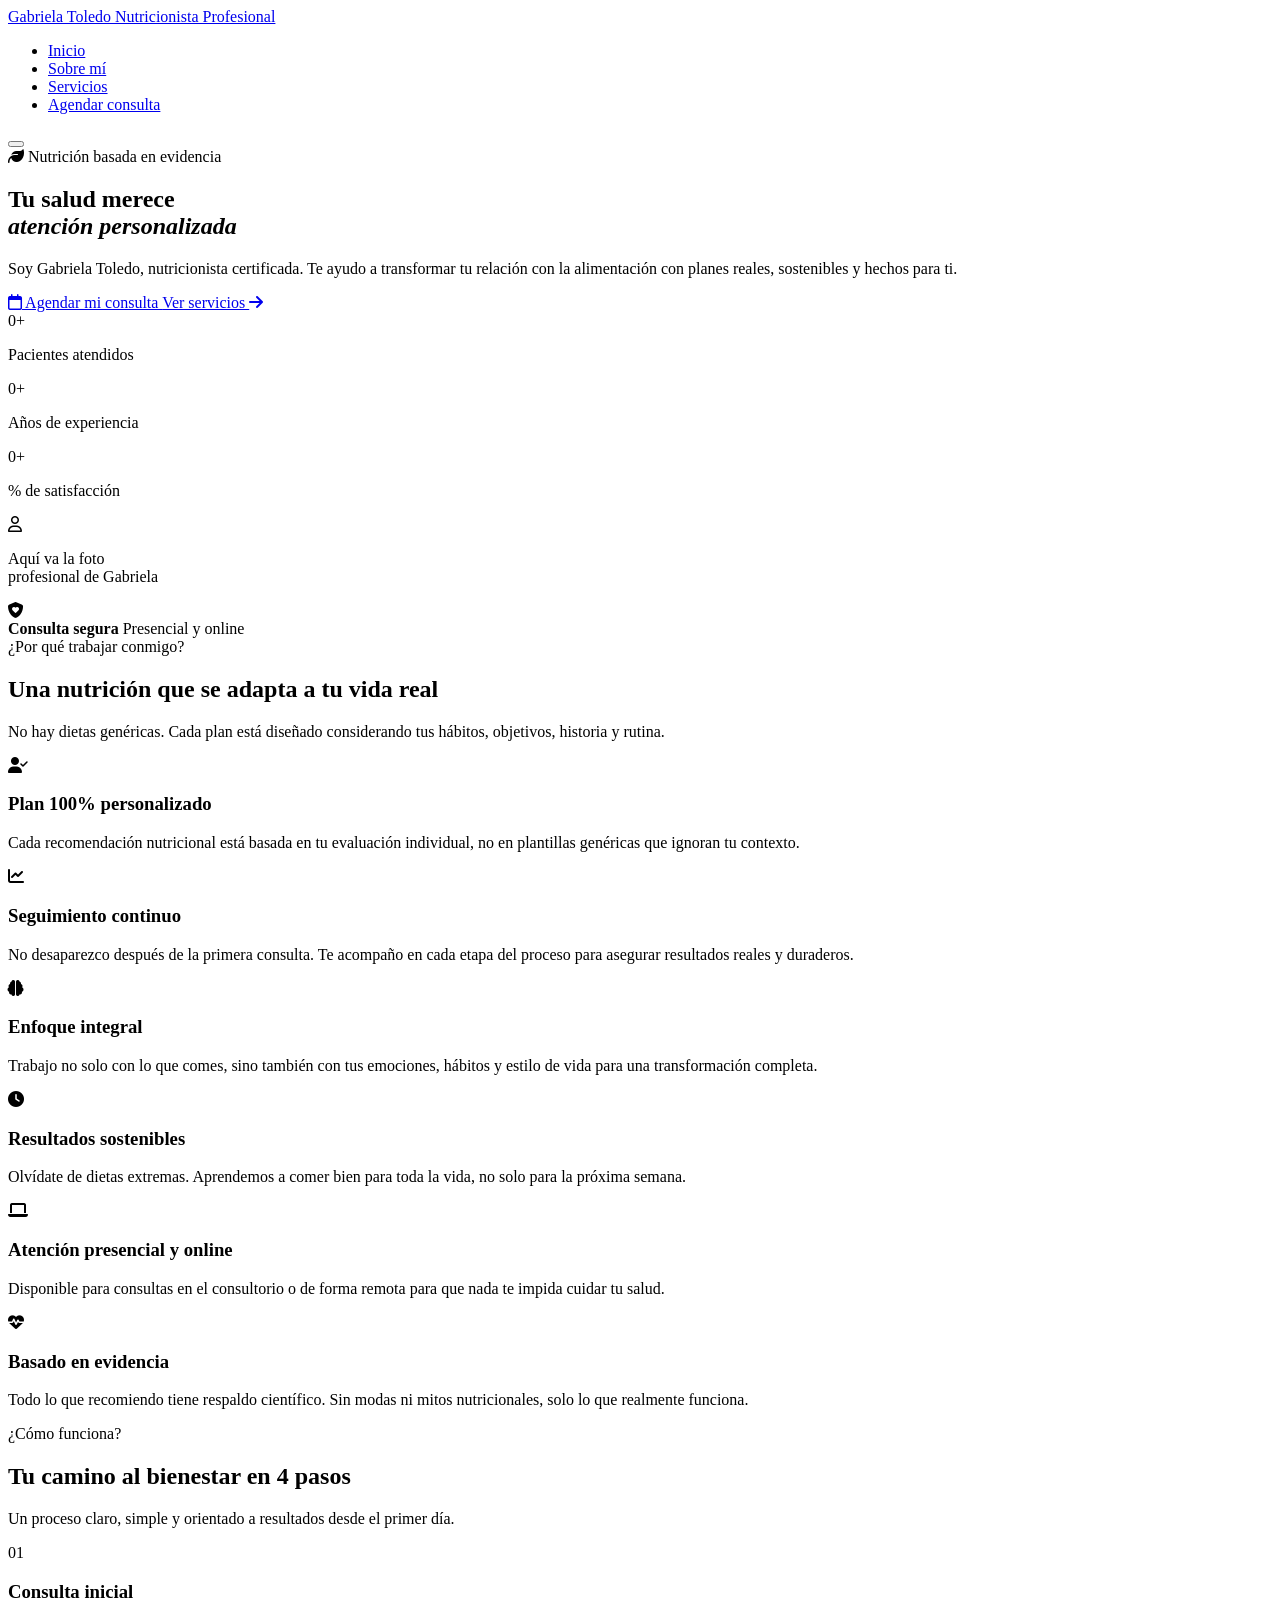
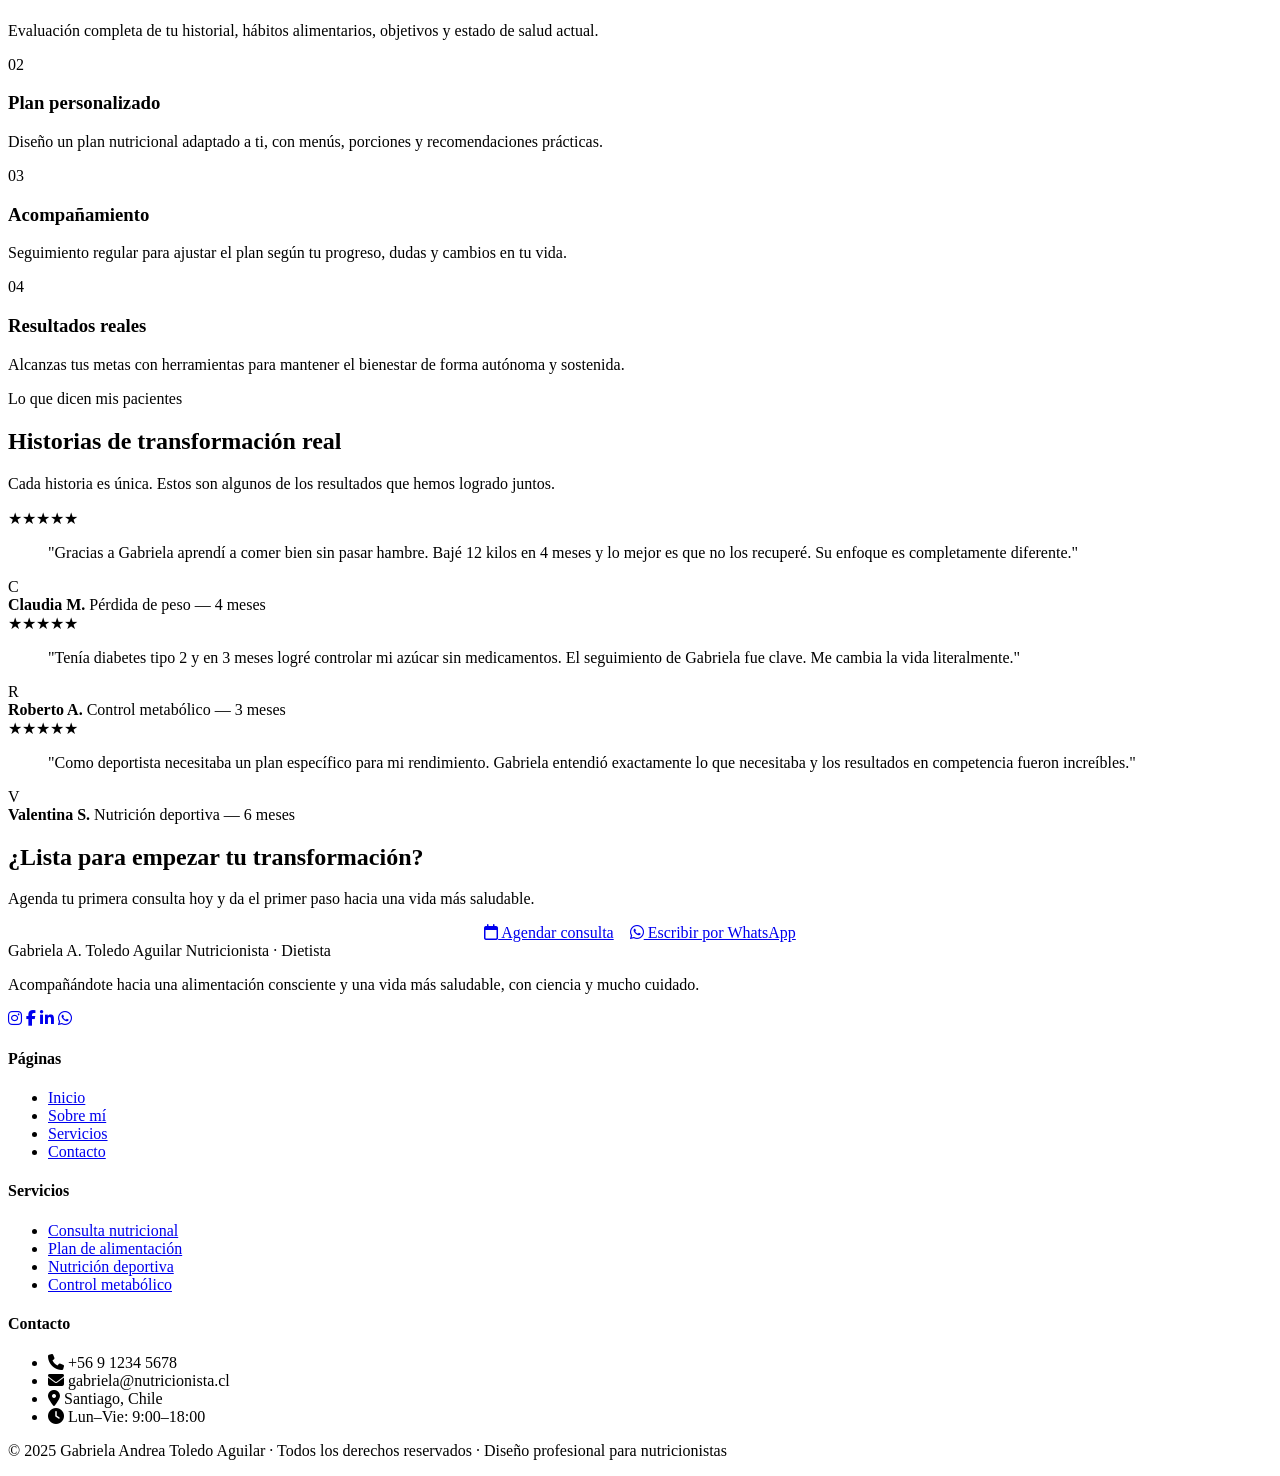
==== index.html @ e5aed5ac "Add files via upload" ====
<!DOCTYPE html>
<html lang="es">
<head>
  <meta charset="UTF-8" />
  <meta name="viewport" content="width=device-width, initial-scale=1.0" />
  <meta name="description" content="Gabriela Toledo Aguilar, Nutricionista profesional. Planes nutricionales personalizados para mejorar tu salud y alcanzar tus metas de bienestar." />
  <title>Gabriela Toledo · Nutricionista Profesional</title>

  <!-- Fuentes -->
  <link rel="preconnect" href="https://fonts.googleapis.com" />
  <link rel="preconnect" href="https://fonts.gstatic.com" crossorigin />
  <link href="https://fonts.googleapis.com/css2?family=Playfair+Display:ital,wght@0,400;0,600;0,700;1,400&family=DM+Sans:wght@300;400;500;600&display=swap" rel="stylesheet" />

  <!-- Iconos -->
  <link rel="stylesheet" href="https://cdnjs.cloudflare.com/ajax/libs/font-awesome/6.5.0/css/all.min.css" />

  <!-- Estilos -->
  <link rel="stylesheet" href="css/estilos.css" />
</head>
<body>

  <!-- ===== NAVBAR ===== -->
  <nav class="navbar" role="navigation" aria-label="Navegación principal">
    <div class="nav-inner">
      <a href="index.html" class="nav-logo">
        <span class="nombre">Gabriela Toledo</span>
        <span class="titulo">Nutricionista Profesional</span>
      </a>

      <ul class="nav-links" role="list">
        <li><a href="index.html" class="activo">Inicio</a></li>
        <li><a href="sobre.html">Sobre mí</a></li>
        <li><a href="servicios.html">Servicios</a></li>
        <li><a href="contacto.html" class="nav-cta">Agendar consulta</a></li>
      </ul>

      <button class="nav-toggle" aria-label="Abrir menú" aria-expanded="false">
        <span></span>
        <span></span>
        <span></span>
      </button>
    </div>
  </nav>


  <!-- ===== HERO ===== -->
  <section class="hero" aria-label="Sección principal">

    <!-- Texto hero -->
    <div class="hero-texto">
      <div class="hero-etiqueta">
        <i class="fa-solid fa-leaf"></i>
        Nutrición basada en evidencia
      </div>

      <h1>
        Tu salud merece<br/>
        <em>atención personalizada</em>
      </h1>

      <p class="hero-subtitulo">
        Soy Gabriela Toledo, nutricionista certificada. Te ayudo a transformar tu relación con la alimentación con planes reales, sostenibles y hechos para ti.
      </p>

      <div class="hero-botones">
        <a href="contacto.html" class="btn btn-primario btn-grande">
          <i class="fa-regular fa-calendar"></i>
          Agendar mi consulta
        </a>
        <a href="servicios.html" class="btn btn-secundario btn-grande">
          Ver servicios
          <i class="fa-solid fa-arrow-right"></i>
        </a>
      </div>

      <!-- Indicadores de confianza -->
      <div class="hero-indicadores">
        <div class="indicador">
          <span class="indicador-num" data-count="200">0+</span>
          <p class="indicador-label">Pacientes atendidos</p>
        </div>
        <div class="indicador">
          <span class="indicador-num" data-count="5">0+</span>
          <p class="indicador-label">Años de experiencia</p>
        </div>
        <div class="indicador">
          <span class="indicador-num" data-count="95">0+</span>
          <p class="indicador-label">% de satisfacción</p>
        </div>
      </div>
    </div>

    <!-- Imagen hero -->
    <div class="hero-imagen">
      <div class="hero-imagen-marco">
        <!--
          Para agregar tu foto: elimina el bloque .hero-imagen-placeholder
          y reemplázalo por: <img src="img/gabriela-hero.jpg" alt="Gabriela Toledo, Nutricionista" />
        -->
        <div class="hero-imagen-placeholder" role="img" aria-label="Foto profesional de Gabriela Toledo">
          <i class="fa-regular fa-user"></i>
          <p>Aquí va la foto<br/>profesional de Gabriela</p>
        </div>

        <!-- Badge flotante -->
        <div class="hero-badge">
          <i class="fa-solid fa-shield-heart"></i>
          <div>
            <strong>Consulta segura</strong>
            <span>Presencial y online</span>
          </div>
        </div>
      </div>
    </div>

  </section>


  <!-- ===== BENEFICIOS ===== -->
  <section class="seccion beneficios" id="beneficios">
    <div class="contenedor">

      <div class="encabezado-seccion animar">
        <span class="subtag">¿Por qué trabajar conmigo?</span>
        <h2>Una nutrición que se adapta a tu vida real</h2>
        <p>No hay dietas genéricas. Cada plan está diseñado considerando tus hábitos, objetivos, historia y rutina.</p>
      </div>

      <div class="beneficios-grid">

        <div class="beneficio-card animar animar-delay-1">
          <div class="beneficio-icono">
            <i class="fa-solid fa-user-check"></i>
          </div>
          <h3>Plan 100% personalizado</h3>
          <p>Cada recomendación nutricional está basada en tu evaluación individual, no en plantillas genéricas que ignoran tu contexto.</p>
        </div>

        <div class="beneficio-card animar animar-delay-2">
          <div class="beneficio-icono">
            <i class="fa-solid fa-chart-line"></i>
          </div>
          <h3>Seguimiento continuo</h3>
          <p>No desaparezco después de la primera consulta. Te acompaño en cada etapa del proceso para asegurar resultados reales y duraderos.</p>
        </div>

        <div class="beneficio-card animar animar-delay-3">
          <div class="beneficio-icono">
            <i class="fa-solid fa-brain"></i>
          </div>
          <h3>Enfoque integral</h3>
          <p>Trabajo no solo con lo que comes, sino también con tus emociones, hábitos y estilo de vida para una transformación completa.</p>
        </div>

        <div class="beneficio-card animar animar-delay-1">
          <div class="beneficio-icono">
            <i class="fa-solid fa-clock"></i>
          </div>
          <h3>Resultados sostenibles</h3>
          <p>Olvídate de dietas extremas. Aprendemos a comer bien para toda la vida, no solo para la próxima semana.</p>
        </div>

        <div class="beneficio-card animar animar-delay-2">
          <div class="beneficio-icono">
            <i class="fa-solid fa-laptop"></i>
          </div>
          <h3>Atención presencial y online</h3>
          <p>Disponible para consultas en el consultorio o de forma remota para que nada te impida cuidar tu salud.</p>
        </div>

        <div class="beneficio-card animar animar-delay-3">
          <div class="beneficio-icono">
            <i class="fa-solid fa-heart-pulse"></i>
          </div>
          <h3>Basado en evidencia</h3>
          <p>Todo lo que recomiendo tiene respaldo científico. Sin modas ni mitos nutricionales, solo lo que realmente funciona.</p>
        </div>

      </div>
    </div>
  </section>


  <!-- ===== PROCESO ===== -->
  <section class="seccion proceso">
    <div class="contenedor">

      <div class="encabezado-seccion animar">
        <span class="subtag">¿Cómo funciona?</span>
        <h2>Tu camino al bienestar en 4 pasos</h2>
        <p>Un proceso claro, simple y orientado a resultados desde el primer día.</p>
      </div>

      <div class="pasos-grid">

        <div class="paso animar animar-delay-1">
          <div class="paso-numero">01</div>
          <h3>Consulta inicial</h3>
          <p>Evaluación completa de tu historial, hábitos alimentarios, objetivos y estado de salud actual.</p>
        </div>

        <div class="paso animar animar-delay-2">
          <div class="paso-numero">02</div>
          <h3>Plan personalizado</h3>
          <p>Diseño un plan nutricional adaptado a ti, con menús, porciones y recomendaciones prácticas.</p>
        </div>

        <div class="paso animar animar-delay-3">
          <div class="paso-numero">03</div>
          <h3>Acompañamiento</h3>
          <p>Seguimiento regular para ajustar el plan según tu progreso, dudas y cambios en tu vida.</p>
        </div>

        <div class="paso animar animar-delay-4">
          <div class="paso-numero">04</div>
          <h3>Resultados reales</h3>
          <p>Alcanzas tus metas con herramientas para mantener el bienestar de forma autónoma y sostenida.</p>
        </div>

      </div>
    </div>
  </section>


  <!-- ===== TESTIMONIOS ===== -->
  <section class="seccion testimonios">
    <div class="contenedor">

      <div class="encabezado-seccion animar">
        <span class="subtag">Lo que dicen mis pacientes</span>
        <h2>Historias de transformación real</h2>
        <p>Cada historia es única. Estos son algunos de los resultados que hemos logrado juntos.</p>
      </div>

      <div class="testimonios-grid">

        <div class="testimonio-card animar animar-delay-1">
          <div class="stars">★★★★★</div>
          <blockquote>
            "Gracias a Gabriela aprendí a comer bien sin pasar hambre. Bajé 12 kilos en 4 meses y lo mejor es que no los recuperé. Su enfoque es completamente diferente."
          </blockquote>
          <div class="testimonio-autor">
            <div class="autor-avatar">C</div>
            <div class="autor-info">
              <strong>Claudia M.</strong>
              <span>Pérdida de peso — 4 meses</span>
            </div>
          </div>
        </div>

        <div class="testimonio-card animar animar-delay-2">
          <div class="stars">★★★★★</div>
          <blockquote>
            "Tenía diabetes tipo 2 y en 3 meses logré controlar mi azúcar sin medicamentos. El seguimiento de Gabriela fue clave. Me cambia la vida literalmente."
          </blockquote>
          <div class="testimonio-autor">
            <div class="autor-avatar">R</div>
            <div class="autor-info">
              <strong>Roberto A.</strong>
              <span>Control metabólico — 3 meses</span>
            </div>
          </div>
        </div>

        <div class="testimonio-card animar animar-delay-3">
          <div class="stars">★★★★★</div>
          <blockquote>
            "Como deportista necesitaba un plan específico para mi rendimiento. Gabriela entendió exactamente lo que necesitaba y los resultados en competencia fueron increíbles."
          </blockquote>
          <div class="testimonio-autor">
            <div class="autor-avatar">V</div>
            <div class="autor-info">
              <strong>Valentina S.</strong>
              <span>Nutrición deportiva — 6 meses</span>
            </div>
          </div>
        </div>

      </div>
    </div>
  </section>


  <!-- ===== CTA BANNER ===== -->
  <section class="cta-banner">
    <div class="contenedor">
      <h2>¿Lista para empezar tu transformación?</h2>
      <p>Agenda tu primera consulta hoy y da el primer paso hacia una vida más saludable.</p>
      <div style="display:flex; gap:1rem; justify-content:center; flex-wrap:wrap;">
        <a href="contacto.html" class="btn btn-primario btn-grande">
          <i class="fa-regular fa-calendar"></i>
          Agendar consulta
        </a>
        <a href="https://wa.me/56912345678?text=Hola%20Gabriela%2C%20quiero%20agendar%20una%20consulta" target="_blank" rel="noopener" class="btn btn-whatsapp btn-grande">
          <i class="fa-brands fa-whatsapp"></i>
          Escribir por WhatsApp
        </a>
      </div>
    </div>
  </section>


  <!-- ===== FOOTER ===== -->
  <footer class="footer">
    <div class="footer-top">
      <div class="footer-brand">
        <span class="nombre-footer">Gabriela A. Toledo Aguilar</span>
        <span class="titulo-footer">Nutricionista · Dietista</span>
        <p>Acompañándote hacia una alimentación consciente y una vida más saludable, con ciencia y mucho cuidado.</p>
        <div class="footer-social">
          <a href="#" aria-label="Instagram"><i class="fa-brands fa-instagram"></i></a>
          <a href="#" aria-label="Facebook"><i class="fa-brands fa-facebook-f"></i></a>
          <a href="#" aria-label="LinkedIn"><i class="fa-brands fa-linkedin-in"></i></a>
          <a href="https://wa.me/56912345678" aria-label="WhatsApp" target="_blank" rel="noopener"><i class="fa-brands fa-whatsapp"></i></a>
        </div>
      </div>

      <div class="footer-col">
        <h4>Páginas</h4>
        <ul>
          <li><a href="index.html">Inicio</a></li>
          <li><a href="sobre.html">Sobre mí</a></li>
          <li><a href="servicios.html">Servicios</a></li>
          <li><a href="contacto.html">Contacto</a></li>
        </ul>
      </div>

      <div class="footer-col">
        <h4>Servicios</h4>
        <ul>
          <li><a href="servicios.html">Consulta nutricional</a></li>
          <li><a href="servicios.html">Plan de alimentación</a></li>
          <li><a href="servicios.html">Nutrición deportiva</a></li>
          <li><a href="servicios.html">Control metabólico</a></li>
        </ul>
      </div>

      <div class="footer-col">
        <h4>Contacto</h4>
        <ul>
          <li>
            <i class="fa-solid fa-phone"></i>
            +56 9 1234 5678
          </li>
          <li>
            <i class="fa-solid fa-envelope"></i>
            gabriela@nutricionista.cl
          </li>
          <li>
            <i class="fa-solid fa-location-dot"></i>
            Santiago, Chile
          </li>
          <li>
            <i class="fa-solid fa-clock"></i>
            Lun–Vie: 9:00–18:00
          </li>
        </ul>
      </div>
    </div>

    <div class="footer-bottom">
      <p>© 2025 Gabriela Andrea Toledo Aguilar · Todos los derechos reservados · Diseño profesional para nutricionistas</p>
    </div>
  </footer>


  <!-- Script -->
  <script src="js/script.js"></script>
</body>
</html>
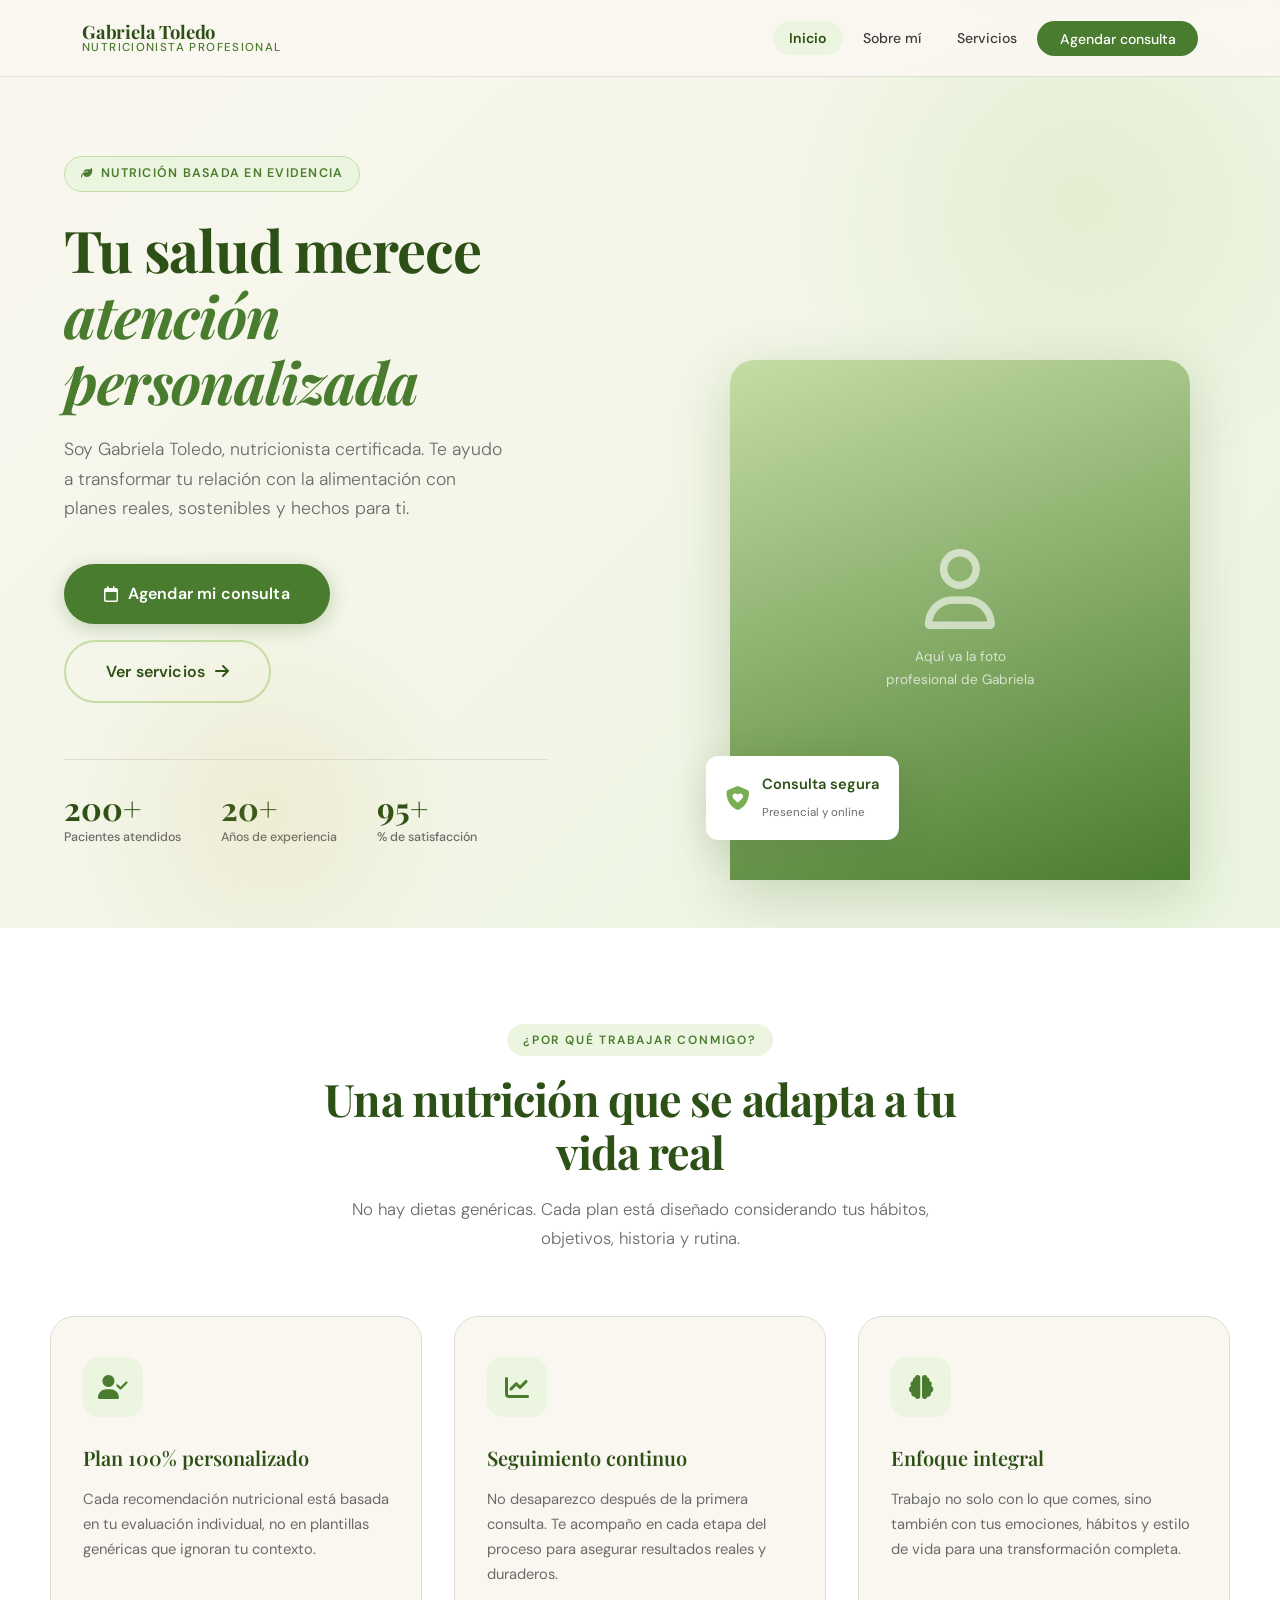
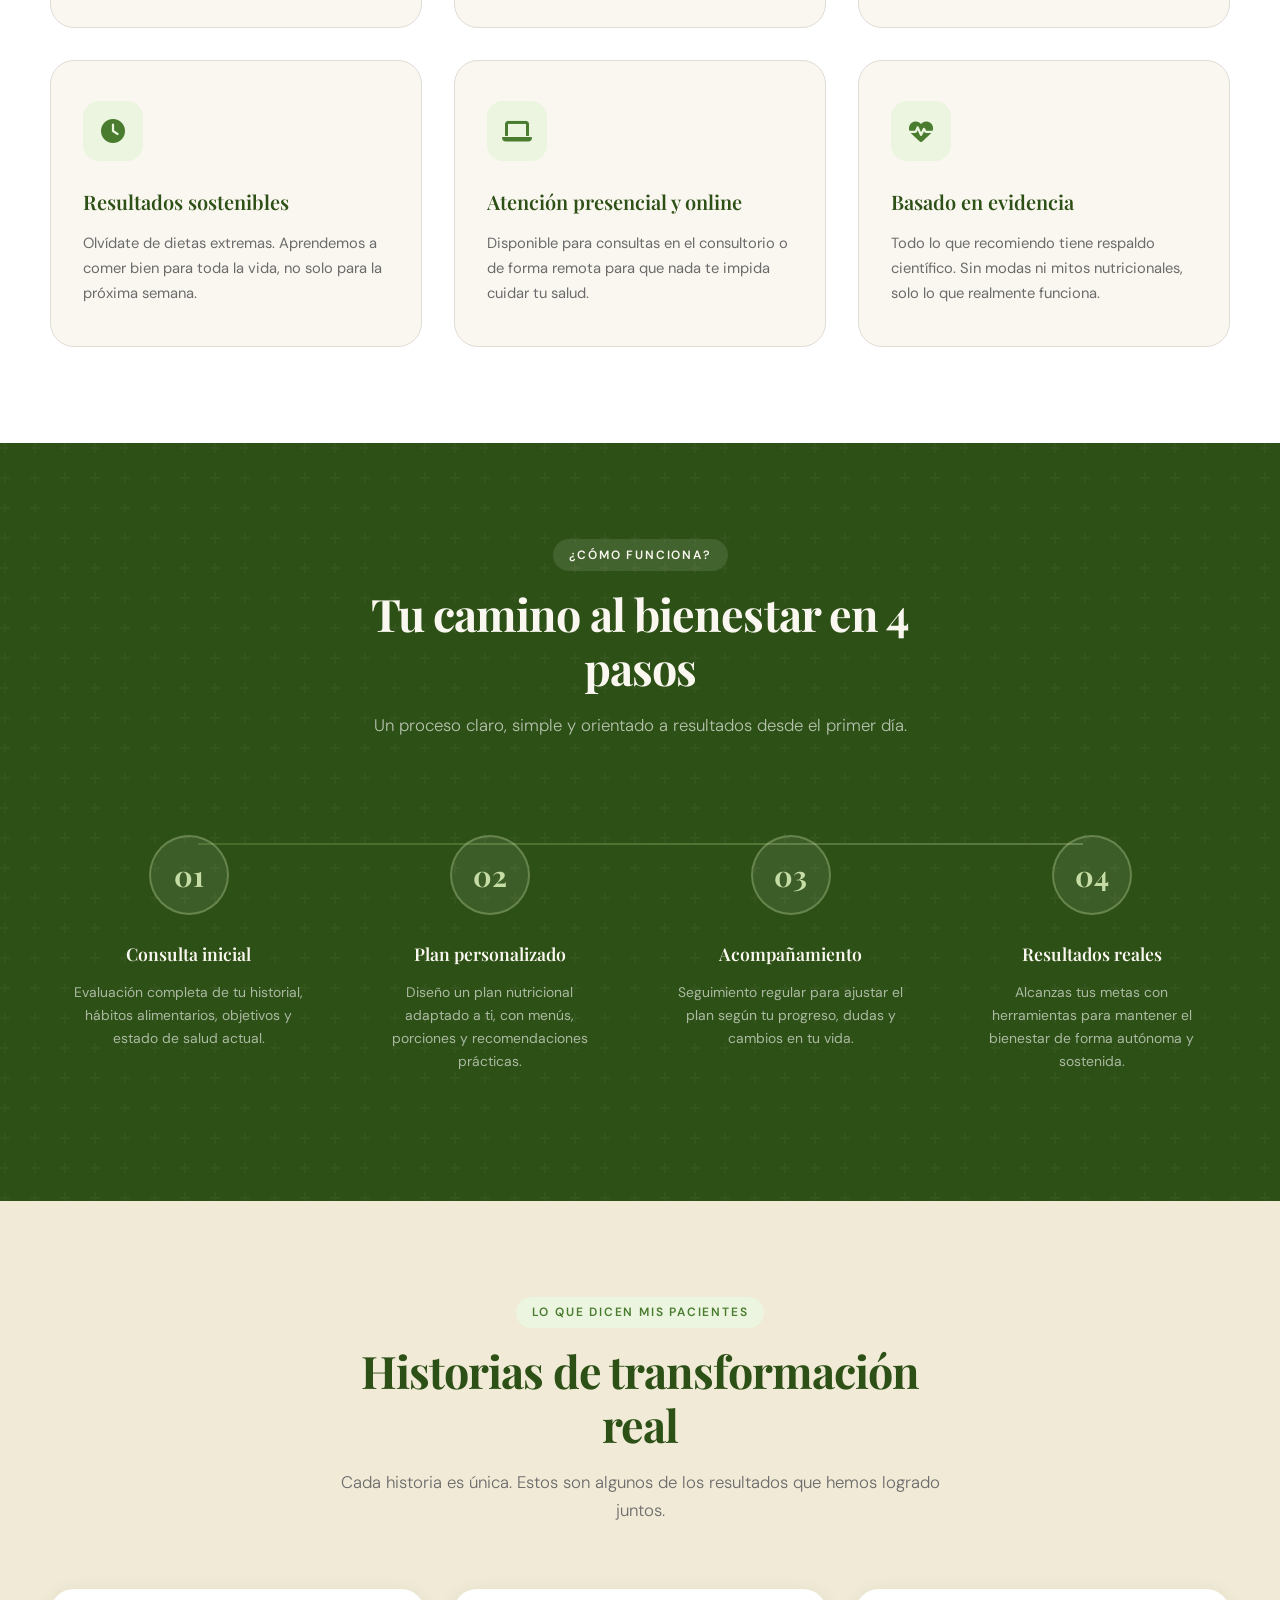
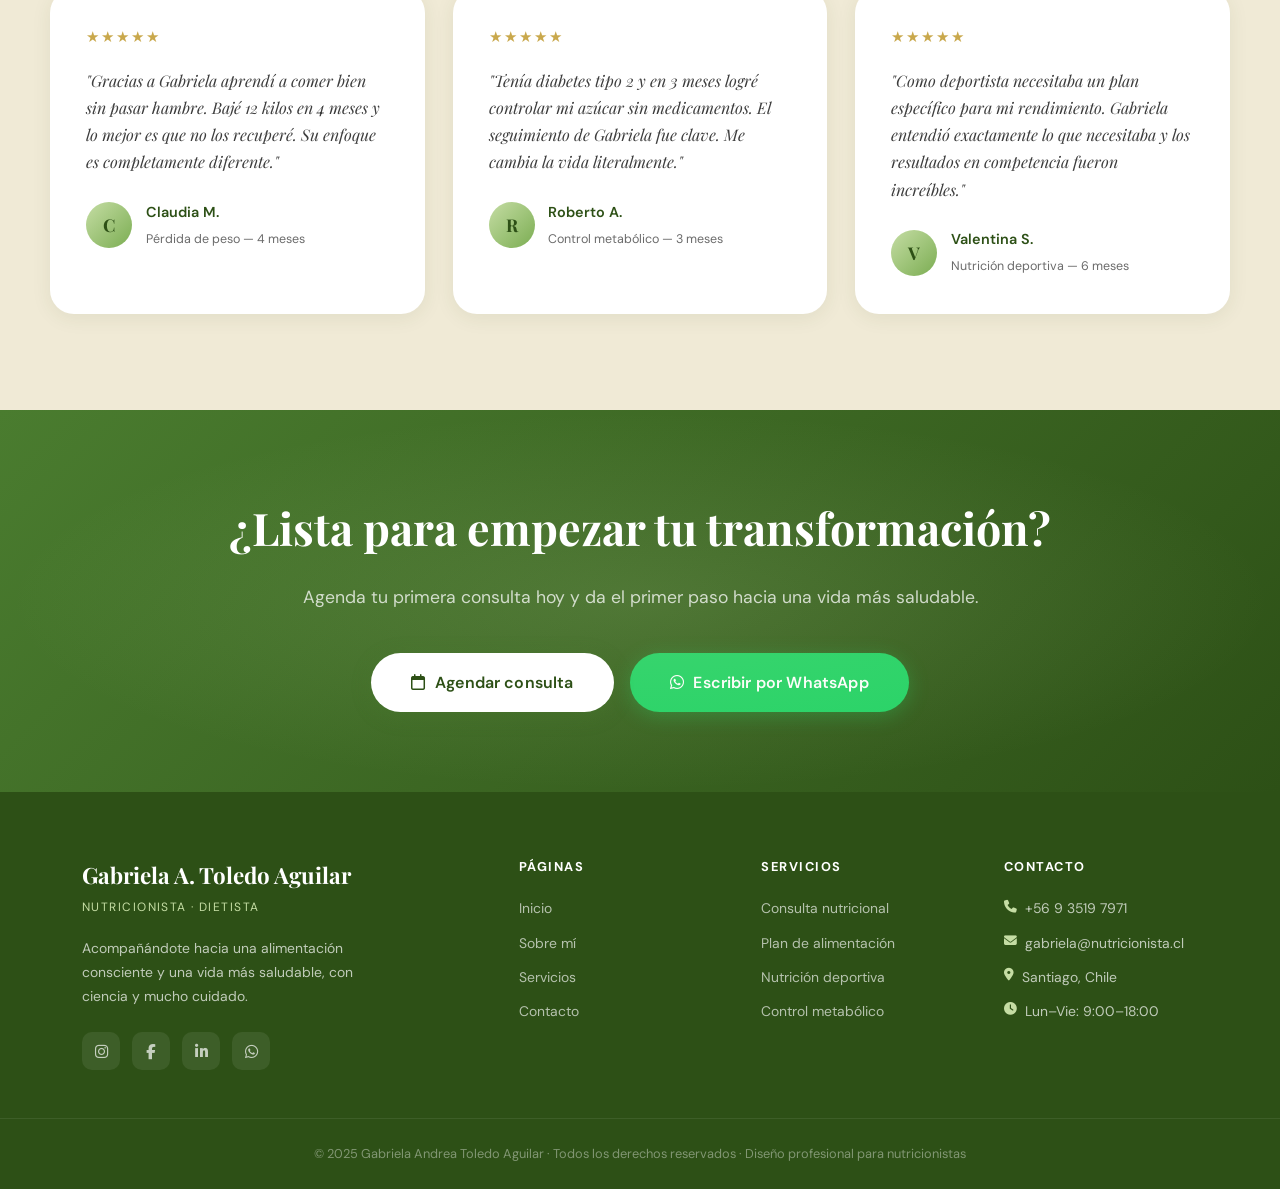
==== commit 7340f60c: "Implement mobile overlay menu in index.html Added a mobile overlay menu with navigation links and co" ====
--- a/index.html
+++ b/index.html
@@ -41,6 +41,35 @@
       </button>
     </div>
   </nav>
+  <!-- ===== OVERLAY MENÚ MÓVIL ===== -->
+  <div class="nav-overlay" role="dialog" aria-modal="true" aria-label="Menú de navegación">
+    <div class="overlay-panel">
+      <div class="overlay-header">
+        <div class="overlay-logo">
+          <span class="nombre">Gabriela Toledo</span>
+          <span class="titulo">Nutricionista Profesional</span>
+        </div>
+        <button class="nav-close" aria-label="Cerrar menú">
+          <i class="fa-solid fa-xmark"></i>
+        </button>
+      </div>
+
+      <nav class="overlay-links">
+        <a href="index.html"><i class="fa-solid fa-house"></i> Inicio</a>
+        <a href="sobre.html"><i class="fa-solid fa-user"></i> Sobre mí</a>
+        <a href="servicios.html"><i class="fa-solid fa-leaf"></i> Servicios</a>
+        <a href="contacto.html" class="overlay-cta"><i class="fa-regular fa-calendar"></i> Agendar consulta</a>
+      </nav>
+
+      <div class="overlay-footer">
+        <div class="overlay-contacto">
+          <a href="tel:+56935197971"><i class="fa-solid fa-phone"></i> +56 9 3519 7971</a>
+          <a href="https://www.instagram.com/nutrigaby.cl?igsh=b2NwOWpkZ2J2ZXc2" target="_blank" rel="noopener"><i class="fa-brands fa-instagram"></i> @nutrigaby.cl</a>
+          <a href="https://wa.me/56935197971" target="_blank" rel="noopener"><i class="fa-brands fa-whatsapp"></i> Escribir por WhatsApp</a>
+        </div>
+      </div>
+    </div>
+  </div>
 
 
   <!-- ===== HERO ===== -->
@@ -80,7 +109,7 @@
           <p class="indicador-label">Pacientes atendidos</p>
         </div>
         <div class="indicador">
-          <span class="indicador-num" data-count="5">0+</span>
+          <span class="indicador-num" data-count="20">0+</span>
           <p class="indicador-label">Años de experiencia</p>
         </div>
         <div class="indicador">
@@ -291,7 +320,7 @@
           <i class="fa-regular fa-calendar"></i>
           Agendar consulta
         </a>
-        <a href="https://wa.me/56912345678?text=Hola%20Gabriela%2C%20quiero%20agendar%20una%20consulta" target="_blank" rel="noopener" class="btn btn-whatsapp btn-grande">
+        <a href="https://wa.me/56935197971?text=Hola%20Gabriela%2C%20quiero%20agendar%20una%20consulta%20nutricional" target="_blank" rel="noopener" class="btn btn-whatsapp btn-grande">
           <i class="fa-brands fa-whatsapp"></i>
           Escribir por WhatsApp
         </a>
@@ -308,10 +337,10 @@
         <span class="titulo-footer">Nutricionista · Dietista</span>
         <p>Acompañándote hacia una alimentación consciente y una vida más saludable, con ciencia y mucho cuidado.</p>
         <div class="footer-social">
-          <a href="#" aria-label="Instagram"><i class="fa-brands fa-instagram"></i></a>
+          <a href="https://www.instagram.com/nutrigaby.cl?igsh=b2NwOWpkZ2J2ZXc2" aria-label="Instagram" target="_blank" rel="noopener"><i class="fa-brands fa-instagram"></i></a>
           <a href="#" aria-label="Facebook"><i class="fa-brands fa-facebook-f"></i></a>
-          <a href="#" aria-label="LinkedIn"><i class="fa-brands fa-linkedin-in"></i></a>
-          <a href="https://wa.me/56912345678" aria-label="WhatsApp" target="_blank" rel="noopener"><i class="fa-brands fa-whatsapp"></i></a>
+          <a href="https://www.linkedin.com/in/gabriela-andrea-toledo-aguilar-91962491/" aria-label="LinkedIn" target="_blank" rel="noopener"><i class="fa-brands fa-linkedin-in"></i></a>
+          <a href="https://wa.me/56935197971?text=Hola%20Gabriela%2C%20quiero%20agendar%20una%20consulta%20nutricional" aria-label="WhatsApp" target="_blank" rel="noopener"><i class="fa-brands fa-whatsapp"></i></a>
         </div>
       </div>
 
@@ -340,7 +369,7 @@
         <ul>
           <li>
             <i class="fa-solid fa-phone"></i>
-            +56 9 1234 5678
+            +56 9 3519 7971
           </li>
           <li>
             <i class="fa-solid fa-envelope"></i>
--- a/css/estilos.css
+++ b/css/estilos.css
@@ -0,0 +1,2119 @@
+/* =============================================
+   GABRIELA TOLEDO · NUTRICIONISTA
+   Estilos principales — estilos.css
+   ============================================= */
+
+/* --- Importar Fuentes --- */
+@import url('https://fonts.googleapis.com/css2?family=Playfair+Display:ital,wght@0,400;0,600;0,700;1,400&family=DM+Sans:wght@300;400;500;600&display=swap');
+
+/* --- Variables CSS --- */
+:root {
+  --verde-oscuro:   #2D5016;
+  --verde-medio:    #4A7C2F;
+  --verde-claro:    #7BAD52;
+  --verde-palido:   #C5DDA4;
+  --verde-mint:     #EBF5DF;
+  --crema:          #FAF7F0;
+  --crema-oscura:   #F0EAD6;
+  --tierra:         #8B6914;
+  --tierra-claro:   #C9A84C;
+  --blanco:         #FFFFFF;
+  --gris-texto:     #3D3D3D;
+  --gris-suave:     #6B6B6B;
+  --gris-linea:     #E0DDD5;
+
+  --fuente-titulo:  'Playfair Display', Georgia, serif;
+  --fuente-cuerpo:  'DM Sans', sans-serif;
+
+  --sombra-suave:   0 4px 20px rgba(45, 80, 22, 0.08);
+  --sombra-media:   0 8px 40px rgba(45, 80, 22, 0.14);
+  --sombra-fuerte:  0 16px 60px rgba(45, 80, 22, 0.20);
+
+  --radio:          12px;
+  --radio-grande:   24px;
+  --transicion:     all 0.35s cubic-bezier(0.4, 0, 0.2, 1);
+  --max-ancho:      1180px;
+}
+
+/* --- Reset y Base --- */
+*, *::before, *::after {
+  box-sizing: border-box;
+  margin: 0;
+  padding: 0;
+}
+
+html {
+  scroll-behavior: smooth;
+  font-size: 16px;
+}
+
+body {
+  font-family: var(--fuente-cuerpo);
+  color: var(--gris-texto);
+  background-color: var(--crema);
+  line-height: 1.7;
+  overflow-x: hidden;
+}
+
+img {
+  max-width: 100%;
+  display: block;
+}
+
+a {
+  text-decoration: none;
+  color: inherit;
+}
+
+ul { list-style: none; }
+
+/* =============================================
+   NAVBAR
+   ============================================= */
+.navbar {
+  position: fixed;
+  top: 0;
+  left: 0;
+  right: 0;
+  z-index: 1000;
+  background: rgba(250, 247, 240, 0.92);
+  backdrop-filter: blur(16px);
+  -webkit-backdrop-filter: blur(16px);
+  border-bottom: 1px solid var(--gris-linea);
+  transition: var(--transicion);
+}
+
+.navbar.scrolled {
+  background: rgba(250, 247, 240, 0.98);
+  box-shadow: var(--sombra-suave);
+}
+
+.nav-inner {
+  max-width: var(--max-ancho);
+  margin: 0 auto;
+  padding: 0 2rem;
+  height: 76px;
+  display: flex;
+  align-items: center;
+  justify-content: space-between;
+}
+
+/* Logo */
+.nav-logo {
+  display: flex;
+  flex-direction: column;
+  line-height: 1.1;
+}
+
+.nav-logo .nombre {
+  font-family: var(--fuente-titulo);
+  font-size: 1.15rem;
+  font-weight: 700;
+  color: var(--verde-oscuro);
+  letter-spacing: -0.01em;
+}
+
+.nav-logo .titulo {
+  font-size: 0.72rem;
+  font-weight: 500;
+  color: var(--verde-medio);
+  letter-spacing: 0.12em;
+  text-transform: uppercase;
+}
+
+/* Links de navegación */
+.nav-links {
+  display: flex;
+  align-items: center;
+  gap: 0.25rem;
+}
+
+.nav-links a {
+  font-size: 0.88rem;
+  font-weight: 500;
+  color: var(--gris-texto);
+  padding: 0.5rem 1rem;
+  border-radius: 50px;
+  transition: var(--transicion);
+  position: relative;
+}
+
+.nav-links a:hover,
+.nav-links a.activo {
+  color: var(--verde-oscuro);
+  background: var(--verde-mint);
+}
+
+.nav-links a.activo {
+  font-weight: 600;
+}
+
+/* Botón CTA en navbar */
+.nav-cta {
+  background: var(--verde-medio) !important;
+  color: var(--blanco) !important;
+  padding: 0.55rem 1.4rem !important;
+  border-radius: 50px !important;
+}
+
+.nav-cta:hover {
+  background: var(--verde-oscuro) !important;
+  transform: translateY(-1px);
+  box-shadow: 0 4px 16px rgba(74, 124, 47, 0.35);
+}
+
+/* Menú hamburguesa */
+.nav-toggle {
+  display: none;
+  flex-direction: column;
+  justify-content: center;
+  align-items: center;
+  gap: 5px;
+  background: var(--verde-mint);
+  border: 1.5px solid var(--verde-palido);
+  border-radius: 10px;
+  cursor: pointer;
+  padding: 10px;
+  width: 44px;
+  height: 44px;
+  z-index: 1100;
+  flex-shrink: 0;
+  transition: var(--transicion);
+}
+
+.nav-toggle:hover {
+  background: var(--verde-palido);
+}
+
+.nav-toggle span {
+  display: block;
+  width: 20px;
+  height: 2px;
+  background: var(--verde-oscuro);
+  border-radius: 2px;
+  transition: var(--transicion);
+  transform-origin: center;
+}
+
+.nav-toggle.abierto span:nth-child(1) {
+  transform: translateY(7px) rotate(45deg);
+}
+.nav-toggle.abierto span:nth-child(2) {
+  opacity: 0;
+  transform: scaleX(0);
+}
+.nav-toggle.abierto span:nth-child(3) {
+  transform: translateY(-7px) rotate(-45deg);
+}
+
+/* =============================================
+   OVERLAY MENÚ MÓVIL
+   ============================================= */
+.nav-overlay {
+  display: none;
+  position: fixed;
+  inset: 0;
+  z-index: 1050;
+  background: rgba(45, 80, 22, 0.15);
+  backdrop-filter: blur(2px);
+  -webkit-backdrop-filter: blur(2px);
+  opacity: 0;
+  transition: opacity 0.3s ease;
+}
+
+.nav-overlay.abierto {
+  opacity: 1;
+}
+
+.overlay-panel {
+  position: absolute;
+  top: 0;
+  right: 0;
+  bottom: 0;
+  width: min(320px, 85vw);
+  background: var(--crema);
+  box-shadow: -8px 0 40px rgba(45, 80, 22, 0.2);
+  display: flex;
+  flex-direction: column;
+  transform: translateX(100%);
+  transition: transform 0.35s cubic-bezier(0.4, 0, 0.2, 1);
+}
+
+.nav-overlay.abierto .overlay-panel {
+  transform: translateX(0);
+}
+
+.overlay-header {
+  display: flex;
+  align-items: center;
+  justify-content: space-between;
+  padding: 1.25rem 1.5rem;
+  border-bottom: 1px solid var(--gris-linea);
+  flex-shrink: 0;
+}
+
+.overlay-logo {
+  display: flex;
+  flex-direction: column;
+  line-height: 1.15;
+}
+
+.overlay-logo .nombre {
+  font-family: var(--fuente-titulo);
+  font-size: 1rem;
+  font-weight: 700;
+  color: var(--verde-oscuro);
+}
+
+.overlay-logo .titulo {
+  font-size: 0.65rem;
+  font-weight: 500;
+  color: var(--verde-medio);
+  letter-spacing: 0.1em;
+  text-transform: uppercase;
+}
+
+.nav-close {
+  width: 40px;
+  height: 40px;
+  border-radius: 10px;
+  background: var(--verde-mint);
+  border: 1.5px solid var(--verde-palido);
+  cursor: pointer;
+  display: flex;
+  align-items: center;
+  justify-content: center;
+  font-size: 1rem;
+  color: var(--verde-oscuro);
+  transition: var(--transicion);
+  flex-shrink: 0;
+}
+
+.nav-close:hover {
+  background: var(--verde-oscuro);
+  color: var(--blanco);
+  border-color: var(--verde-oscuro);
+}
+
+.overlay-links {
+  flex: 1;
+  display: flex;
+  flex-direction: column;
+  padding: 1.5rem;
+  gap: 0.375rem;
+  overflow-y: auto;
+}
+
+.overlay-links a {
+  display: flex;
+  align-items: center;
+  gap: 1rem;
+  padding: 1rem 1.25rem;
+  border-radius: var(--radio);
+  font-size: 1rem;
+  font-weight: 500;
+  color: var(--gris-texto);
+  transition: var(--transicion);
+  border: 1.5px solid transparent;
+}
+
+.overlay-links a i {
+  width: 20px;
+  text-align: center;
+  font-size: 0.95rem;
+  color: var(--verde-medio);
+  flex-shrink: 0;
+}
+
+.overlay-links a:hover,
+.overlay-links a.activo {
+  background: var(--verde-mint);
+  border-color: var(--verde-palido);
+  color: var(--verde-oscuro);
+}
+
+.overlay-links a.activo {
+  font-weight: 600;
+}
+
+.overlay-links .overlay-cta {
+  background: var(--verde-medio);
+  color: var(--blanco) !important;
+  border-color: var(--verde-medio);
+  margin-top: 0.5rem;
+  justify-content: center;
+}
+
+.overlay-links .overlay-cta i {
+  color: var(--blanco);
+}
+
+.overlay-links .overlay-cta:hover {
+  background: var(--verde-oscuro);
+  border-color: var(--verde-oscuro);
+}
+
+.overlay-footer {
+  padding: 1.25rem 1.5rem;
+  border-top: 1px solid var(--gris-linea);
+  flex-shrink: 0;
+}
+
+.overlay-contacto {
+  display: flex;
+  flex-direction: column;
+  gap: 0.65rem;
+}
+
+.overlay-contacto a {
+  display: flex;
+  align-items: center;
+  gap: 0.65rem;
+  font-size: 0.85rem;
+  color: var(--gris-suave);
+  transition: var(--transicion);
+}
+
+.overlay-contacto a i {
+  font-size: 0.9rem;
+  color: var(--verde-claro);
+  width: 16px;
+  text-align: center;
+}
+
+.overlay-contacto a:hover {
+  color: var(--verde-oscuro);
+}
+
+/* body cuando menú está abierto */
+body.menu-abierto {
+  overflow: hidden;
+}
+
+/* =============================================
+   HERO — INDEX
+   ============================================= */
+.hero {
+  min-height: 100vh;
+  display: grid;
+  grid-template-columns: 1fr 1fr;
+  align-items: center;
+  padding-top: 76px;
+  background: linear-gradient(135deg, var(--crema) 0%, var(--verde-mint) 100%);
+  position: relative;
+  overflow: hidden;
+}
+
+.hero::before {
+  content: '';
+  position: absolute;
+  width: 600px;
+  height: 600px;
+  border-radius: 50%;
+  background: radial-gradient(circle, rgba(197, 221, 164, 0.3) 0%, transparent 70%);
+  top: -100px;
+  right: -100px;
+  pointer-events: none;
+}
+
+.hero::after {
+  content: '';
+  position: absolute;
+  width: 400px;
+  height: 400px;
+  border-radius: 50%;
+  background: radial-gradient(circle, rgba(201, 168, 76, 0.12) 0%, transparent 70%);
+  bottom: -80px;
+  left: 5%;
+  pointer-events: none;
+}
+
+.hero-texto {
+  padding: 5rem 2rem 5rem 4rem;
+  max-width: 580px;
+  animation: fadeInLeft 0.9s ease forwards;
+}
+
+.hero-etiqueta {
+  display: inline-flex;
+  align-items: center;
+  gap: 0.5rem;
+  background: var(--verde-mint);
+  border: 1px solid var(--verde-palido);
+  color: var(--verde-medio);
+  font-size: 0.78rem;
+  font-weight: 600;
+  letter-spacing: 0.1em;
+  text-transform: uppercase;
+  padding: 0.4rem 1rem;
+  border-radius: 50px;
+  margin-bottom: 1.5rem;
+}
+
+.hero-etiqueta i {
+  font-size: 0.7rem;
+}
+
+.hero h1 {
+  font-family: var(--fuente-titulo);
+  font-size: clamp(2.4rem, 4.5vw, 3.6rem);
+  font-weight: 700;
+  line-height: 1.15;
+  color: var(--verde-oscuro);
+  margin-bottom: 1.25rem;
+  letter-spacing: -0.02em;
+}
+
+.hero h1 em {
+  font-style: italic;
+  color: var(--verde-medio);
+}
+
+.hero-subtitulo {
+  font-size: 1.1rem;
+  color: var(--gris-suave);
+  font-weight: 300;
+  margin-bottom: 2.5rem;
+  max-width: 440px;
+}
+
+.hero-botones {
+  display: flex;
+  flex-wrap: wrap;
+  gap: 1rem;
+  align-items: center;
+}
+
+.hero-indicadores {
+  display: flex;
+  gap: 2.5rem;
+  margin-top: 3.5rem;
+  padding-top: 2rem;
+  border-top: 1px solid var(--gris-linea);
+}
+
+.indicador-num {
+  font-family: var(--fuente-titulo);
+  font-size: 2rem;
+  font-weight: 700;
+  color: var(--verde-oscuro);
+  display: block;
+  line-height: 1;
+}
+
+.indicador-label {
+  font-size: 0.78rem;
+  color: var(--gris-suave);
+  font-weight: 500;
+  margin-top: 0.2rem;
+}
+
+/* Imagen hero */
+.hero-imagen {
+  position: relative;
+  height: 100%;
+  min-height: 600px;
+  display: flex;
+  align-items: flex-end;
+  justify-content: center;
+  animation: fadeInRight 0.9s ease forwards;
+}
+
+.hero-imagen-marco {
+  position: relative;
+  width: 85%;
+  max-width: 460px;
+  margin-bottom: 3rem;
+}
+
+.hero-imagen-marco img {
+  width: 100%;
+  height: 520px;
+  object-fit: cover;
+  border-radius: var(--radio-grande) var(--radio-grande) 0 0;
+  box-shadow: var(--sombra-fuerte);
+}
+
+.hero-imagen-placeholder {
+  width: 100%;
+  height: 520px;
+  background: linear-gradient(160deg, var(--verde-palido), var(--verde-medio));
+  border-radius: var(--radio-grande) var(--radio-grande) 0 0;
+  display: flex;
+  flex-direction: column;
+  align-items: center;
+  justify-content: center;
+  color: var(--blanco);
+  box-shadow: var(--sombra-fuerte);
+}
+
+.hero-imagen-placeholder i {
+  font-size: 5rem;
+  opacity: 0.6;
+  margin-bottom: 1rem;
+}
+
+.hero-imagen-placeholder p {
+  font-size: 0.85rem;
+  opacity: 0.7;
+  text-align: center;
+  padding: 0 1rem;
+}
+
+.hero-badge {
+  position: absolute;
+  bottom: 2.5rem;
+  left: -1.5rem;
+  background: var(--blanco);
+  border-radius: var(--radio);
+  padding: 1rem 1.25rem;
+  box-shadow: var(--sombra-media);
+  display: flex;
+  align-items: center;
+  gap: 0.75rem;
+  animation: flotando 3s ease-in-out infinite;
+}
+
+.hero-badge i {
+  font-size: 1.5rem;
+  color: var(--verde-claro);
+}
+
+.hero-badge strong {
+  display: block;
+  font-size: 0.92rem;
+  color: var(--verde-oscuro);
+  font-weight: 600;
+}
+
+.hero-badge span {
+  font-size: 0.72rem;
+  color: var(--gris-suave);
+}
+
+/* =============================================
+   SECCIONES COMUNES
+   ============================================= */
+.seccion {
+  padding: 6rem 2rem;
+}
+
+.contenedor {
+  max-width: var(--max-ancho);
+  margin: 0 auto;
+}
+
+.encabezado-seccion {
+  text-align: center;
+  max-width: 640px;
+  margin: 0 auto 4rem;
+}
+
+.subtag {
+  display: inline-block;
+  font-size: 0.75rem;
+  font-weight: 600;
+  letter-spacing: 0.15em;
+  text-transform: uppercase;
+  color: var(--verde-medio);
+  background: var(--verde-mint);
+  padding: 0.35rem 1rem;
+  border-radius: 50px;
+  margin-bottom: 1rem;
+}
+
+.encabezado-seccion h2 {
+  font-family: var(--fuente-titulo);
+  font-size: clamp(2rem, 3.5vw, 2.8rem);
+  font-weight: 700;
+  color: var(--verde-oscuro);
+  line-height: 1.2;
+  margin-bottom: 1rem;
+  letter-spacing: -0.02em;
+}
+
+.encabezado-seccion p {
+  color: var(--gris-suave);
+  font-size: 1.05rem;
+  font-weight: 300;
+}
+
+/* =============================================
+   BOTONES
+   ============================================= */
+.btn {
+  display: inline-flex;
+  align-items: center;
+  gap: 0.6rem;
+  font-family: var(--fuente-cuerpo);
+  font-size: 0.9rem;
+  font-weight: 600;
+  padding: 0.85rem 2rem;
+  border-radius: 50px;
+  border: none;
+  cursor: pointer;
+  transition: var(--transicion);
+  letter-spacing: 0.01em;
+}
+
+.btn-primario {
+  background: var(--verde-medio);
+  color: var(--blanco);
+  box-shadow: 0 4px 20px rgba(74, 124, 47, 0.3);
+}
+
+.btn-primario:hover {
+  background: var(--verde-oscuro);
+  transform: translateY(-2px);
+  box-shadow: 0 8px 30px rgba(74, 124, 47, 0.4);
+}
+
+.btn-secundario {
+  background: transparent;
+  color: var(--verde-oscuro);
+  border: 2px solid var(--verde-palido);
+}
+
+.btn-secundario:hover {
+  background: var(--verde-mint);
+  border-color: var(--verde-claro);
+  transform: translateY(-2px);
+}
+
+.btn-whatsapp {
+  background: #25D366;
+  color: var(--blanco);
+  box-shadow: 0 4px 20px rgba(37, 211, 102, 0.3);
+}
+
+.btn-whatsapp:hover {
+  background: #1ebe5d;
+  transform: translateY(-2px);
+  box-shadow: 0 8px 30px rgba(37, 211, 102, 0.4);
+}
+
+.btn-grande {
+  padding: 1rem 2.5rem;
+  font-size: 1rem;
+}
+
+/* =============================================
+   SECCIÓN BENEFICIOS — INDEX
+   ============================================= */
+.beneficios {
+  background: var(--blanco);
+}
+
+.beneficios-grid {
+  display: grid;
+  grid-template-columns: repeat(3, 1fr);
+  gap: 2rem;
+}
+
+.beneficio-card {
+  background: var(--crema);
+  border-radius: var(--radio-grande);
+  padding: 2.5rem 2rem;
+  transition: var(--transicion);
+  border: 1px solid var(--gris-linea);
+  position: relative;
+  overflow: hidden;
+}
+
+.beneficio-card::before {
+  content: '';
+  position: absolute;
+  top: 0;
+  left: 0;
+  right: 0;
+  height: 4px;
+  background: linear-gradient(90deg, var(--verde-claro), var(--verde-medio));
+  transform: scaleX(0);
+  transition: var(--transicion);
+}
+
+.beneficio-card:hover {
+  transform: translateY(-6px);
+  box-shadow: var(--sombra-media);
+}
+
+.beneficio-card:hover::before {
+  transform: scaleX(1);
+}
+
+.beneficio-icono {
+  width: 60px;
+  height: 60px;
+  background: var(--verde-mint);
+  border-radius: 16px;
+  display: flex;
+  align-items: center;
+  justify-content: center;
+  margin-bottom: 1.5rem;
+  font-size: 1.5rem;
+  color: var(--verde-medio);
+  transition: var(--transicion);
+}
+
+.beneficio-card:hover .beneficio-icono {
+  background: var(--verde-medio);
+  color: var(--blanco);
+}
+
+.beneficio-card h3 {
+  font-family: var(--fuente-titulo);
+  font-size: 1.25rem;
+  font-weight: 600;
+  color: var(--verde-oscuro);
+  margin-bottom: 0.75rem;
+}
+
+.beneficio-card p {
+  color: var(--gris-suave);
+  font-size: 0.92rem;
+  line-height: 1.7;
+}
+
+/* =============================================
+   SECCIÓN PROCESO — INDEX
+   ============================================= */
+.proceso {
+  background: var(--verde-oscuro);
+  color: var(--blanco);
+  position: relative;
+  overflow: hidden;
+}
+
+.proceso::before {
+  content: '';
+  position: absolute;
+  inset: 0;
+  background: url("data:image/svg+xml,%3Csvg width='60' height='60' viewBox='0 0 60 60' xmlns='http://www.w3.org/2000/svg'%3E%3Cg fill='none' fill-rule='evenodd'%3E%3Cg fill='%23ffffff' fill-opacity='0.03'%3E%3Cpath d='M36 34v-4h-2v4h-4v2h4v4h2v-4h4v-2h-4zm0-30V0h-2v4h-4v2h4v4h2V6h4V4h-4zM6 34v-4H4v4H0v2h4v4h2v-4h4v-2H6zM6 4V0H4v4H0v2h4v4h2V6h4V4H6z'/%3E%3C/g%3E%3C/g%3E%3C/svg%3E");
+}
+
+.proceso .encabezado-seccion h2,
+.proceso .encabezado-seccion .subtag {
+  color: var(--crema);
+}
+
+.proceso .encabezado-seccion .subtag {
+  background: rgba(255,255,255,0.1);
+}
+
+.proceso .encabezado-seccion p {
+  color: rgba(255,255,255,0.65);
+}
+
+.pasos-grid {
+  display: grid;
+  grid-template-columns: repeat(4, 1fr);
+  gap: 1.5rem;
+  position: relative;
+}
+
+.pasos-grid::before {
+  content: '';
+  position: absolute;
+  top: 40px;
+  left: 12.5%;
+  right: 12.5%;
+  height: 2px;
+  background: linear-gradient(90deg, var(--verde-claro), var(--verde-palido));
+  opacity: 0.3;
+}
+
+.paso {
+  text-align: center;
+  padding: 2rem 1.5rem;
+  position: relative;
+}
+
+.paso-numero {
+  width: 80px;
+  height: 80px;
+  border-radius: 50%;
+  background: rgba(255,255,255,0.08);
+  border: 2px solid rgba(197, 221, 164, 0.3);
+  display: flex;
+  align-items: center;
+  justify-content: center;
+  margin: 0 auto 1.5rem;
+  font-family: var(--fuente-titulo);
+  font-size: 1.8rem;
+  font-weight: 700;
+  color: var(--verde-palido);
+  transition: var(--transicion);
+}
+
+.paso:hover .paso-numero {
+  background: var(--verde-claro);
+  border-color: var(--verde-claro);
+  color: var(--blanco);
+  transform: scale(1.1);
+}
+
+.paso h3 {
+  font-family: var(--fuente-titulo);
+  font-size: 1.1rem;
+  font-weight: 600;
+  color: var(--crema);
+  margin-bottom: 0.75rem;
+}
+
+.paso p {
+  font-size: 0.87rem;
+  color: rgba(255,255,255,0.6);
+  line-height: 1.65;
+}
+
+/* =============================================
+   TESTIMONIOS — INDEX
+   ============================================= */
+.testimonios {
+  background: var(--crema-oscura);
+}
+
+.testimonios-grid {
+  display: grid;
+  grid-template-columns: repeat(3, 1fr);
+  gap: 1.75rem;
+}
+
+.testimonio-card {
+  background: var(--blanco);
+  border-radius: var(--radio-grande);
+  padding: 2.25rem;
+  box-shadow: var(--sombra-suave);
+  transition: var(--transicion);
+  position: relative;
+}
+
+.testimonio-card:hover {
+  transform: translateY(-4px);
+  box-shadow: var(--sombra-media);
+}
+
+.stars {
+  color: var(--tierra-claro);
+  font-size: 0.95rem;
+  margin-bottom: 1rem;
+  letter-spacing: 2px;
+}
+
+.testimonio-card blockquote {
+  font-family: var(--fuente-titulo);
+  font-style: italic;
+  font-size: 1rem;
+  color: var(--gris-texto);
+  line-height: 1.7;
+  margin-bottom: 1.5rem;
+  border: none;
+}
+
+.testimonio-autor {
+  display: flex;
+  align-items: center;
+  gap: 0.85rem;
+}
+
+.autor-avatar {
+  width: 46px;
+  height: 46px;
+  border-radius: 50%;
+  background: linear-gradient(135deg, var(--verde-palido), var(--verde-claro));
+  display: flex;
+  align-items: center;
+  justify-content: center;
+  font-family: var(--fuente-titulo);
+  font-size: 1.1rem;
+  font-weight: 700;
+  color: var(--verde-oscuro);
+  flex-shrink: 0;
+}
+
+.autor-info strong {
+  display: block;
+  font-size: 0.9rem;
+  font-weight: 600;
+  color: var(--verde-oscuro);
+}
+
+.autor-info span {
+  font-size: 0.78rem;
+  color: var(--gris-suave);
+}
+
+/* =============================================
+   CTA BANNER — INDEX
+   ============================================= */
+.cta-banner {
+  background: linear-gradient(135deg, var(--verde-medio), var(--verde-oscuro));
+  padding: 5rem 2rem;
+  text-align: center;
+  position: relative;
+  overflow: hidden;
+}
+
+.cta-banner::before {
+  content: '';
+  position: absolute;
+  inset: 0;
+  background: radial-gradient(ellipse at center, rgba(197, 221, 164, 0.15) 0%, transparent 70%);
+}
+
+.cta-banner h2 {
+  font-family: var(--fuente-titulo);
+  font-size: clamp(2rem, 3.5vw, 2.8rem);
+  color: var(--blanco);
+  margin-bottom: 1rem;
+  position: relative;
+}
+
+.cta-banner p {
+  color: rgba(255,255,255,0.75);
+  font-size: 1.1rem;
+  margin-bottom: 2.5rem;
+  position: relative;
+}
+
+.cta-banner .btn-primario {
+  background: var(--blanco);
+  color: var(--verde-oscuro);
+  position: relative;
+}
+
+.cta-banner .btn-primario:hover {
+  background: var(--crema);
+  transform: translateY(-2px);
+}
+
+/* =============================================
+   SOBRE MÍ — sobre.html
+   ============================================= */
+.sobre-hero {
+  padding: 10rem 2rem 5rem;
+  background: linear-gradient(160deg, var(--crema) 60%, var(--verde-mint) 100%);
+}
+
+.sobre-grid {
+  display: grid;
+  grid-template-columns: 1fr 1.3fr;
+  gap: 5rem;
+  align-items: center;
+}
+
+.sobre-imagen-wrapper {
+  position: relative;
+}
+
+.sobre-imagen-marco {
+  position: relative;
+  border-radius: var(--radio-grande);
+  overflow: hidden;
+}
+
+.sobre-imagen-marco img {
+  width: 100%;
+  height: 580px;
+  object-fit: cover;
+}
+
+.sobre-imagen-placeholder {
+  width: 100%;
+  height: 580px;
+  background: linear-gradient(160deg, var(--verde-palido), var(--verde-claro));
+  display: flex;
+  flex-direction: column;
+  align-items: center;
+  justify-content: center;
+  color: var(--blanco);
+  gap: 1rem;
+}
+
+.sobre-imagen-placeholder i {
+  font-size: 6rem;
+  opacity: 0.5;
+}
+
+.sobre-imagen-deco {
+  position: absolute;
+  bottom: -20px;
+  right: -20px;
+  width: 200px;
+  height: 200px;
+  border-radius: var(--radio-grande);
+  background: var(--verde-mint);
+  border: 3px solid var(--verde-palido);
+  z-index: -1;
+}
+
+.sobre-imagen-badge {
+  position: absolute;
+  top: 2rem;
+  left: -1.5rem;
+  background: var(--blanco);
+  border-radius: var(--radio);
+  padding: 1rem 1.25rem;
+  box-shadow: var(--sombra-media);
+  min-width: 190px;
+}
+
+.sobre-imagen-badge .badge-titulo {
+  font-size: 0.72rem;
+  font-weight: 600;
+  letter-spacing: 0.1em;
+  text-transform: uppercase;
+  color: var(--verde-medio);
+  margin-bottom: 0.25rem;
+}
+
+.sobre-imagen-badge .badge-valor {
+  font-family: var(--fuente-titulo);
+  font-size: 1.5rem;
+  font-weight: 700;
+  color: var(--verde-oscuro);
+}
+
+.sobre-contenido h1 {
+  font-family: var(--fuente-titulo);
+  font-size: clamp(2rem, 3.5vw, 2.8rem);
+  font-weight: 700;
+  color: var(--verde-oscuro);
+  line-height: 1.2;
+  margin-bottom: 0.5rem;
+  letter-spacing: -0.02em;
+}
+
+.sobre-contenido .cargo {
+  font-size: 1rem;
+  font-weight: 500;
+  color: var(--verde-medio);
+  letter-spacing: 0.05em;
+  margin-bottom: 1.75rem;
+}
+
+.sobre-contenido p {
+  color: var(--gris-suave);
+  font-size: 1rem;
+  margin-bottom: 1.25rem;
+  font-weight: 300;
+}
+
+/* Valores / pills */
+.sobre-valores {
+  display: flex;
+  flex-wrap: wrap;
+  gap: 0.75rem;
+  margin: 2rem 0;
+}
+
+.valor-pill {
+  background: var(--verde-mint);
+  border: 1px solid var(--verde-palido);
+  color: var(--verde-oscuro);
+  font-size: 0.82rem;
+  font-weight: 600;
+  padding: 0.4rem 1.1rem;
+  border-radius: 50px;
+  display: flex;
+  align-items: center;
+  gap: 0.4rem;
+}
+
+/* Formación */
+.formacion-seccion {
+  background: var(--blanco);
+}
+
+.formacion-grid {
+  display: grid;
+  grid-template-columns: 1fr 1fr;
+  gap: 3rem;
+}
+
+.formacion-grupo h3 {
+  font-family: var(--fuente-titulo);
+  font-size: 1.4rem;
+  font-weight: 600;
+  color: var(--verde-oscuro);
+  margin-bottom: 1.75rem;
+  padding-bottom: 0.75rem;
+  border-bottom: 2px solid var(--verde-palido);
+}
+
+.linea-tiempo {
+  display: flex;
+  flex-direction: column;
+  gap: 1.5rem;
+}
+
+.item-tiempo {
+  display: grid;
+  grid-template-columns: 80px 1fr;
+  gap: 1rem;
+  align-items: start;
+}
+
+.tiempo-año {
+  font-family: var(--fuente-titulo);
+  font-size: 0.82rem;
+  font-weight: 700;
+  color: var(--verde-medio);
+  background: var(--verde-mint);
+  padding: 0.4rem 0.6rem;
+  border-radius: 8px;
+  text-align: center;
+  line-height: 1.2;
+}
+
+.tiempo-info strong {
+  display: block;
+  font-size: 0.92rem;
+  font-weight: 600;
+  color: var(--gris-texto);
+  margin-bottom: 0.15rem;
+}
+
+.tiempo-info span {
+  font-size: 0.82rem;
+  color: var(--gris-suave);
+}
+
+/* =============================================
+   SERVICIOS — servicios.html
+   ============================================= */
+.servicios-hero {
+  padding: 10rem 2rem 5rem;
+  background: linear-gradient(160deg, var(--verde-mint) 0%, var(--crema) 60%);
+  text-align: center;
+}
+
+.servicios-hero h1 {
+  font-family: var(--fuente-titulo);
+  font-size: clamp(2.5rem, 4vw, 3.5rem);
+  font-weight: 700;
+  color: var(--verde-oscuro);
+  margin-bottom: 1rem;
+  letter-spacing: -0.02em;
+}
+
+.servicios-hero p {
+  font-size: 1.15rem;
+  color: var(--gris-suave);
+  font-weight: 300;
+  max-width: 560px;
+  margin: 0 auto;
+}
+
+/* Cards de servicios */
+.servicios-grid {
+  display: grid;
+  grid-template-columns: repeat(3, 1fr);
+  gap: 2rem;
+}
+
+.servicio-card {
+  background: var(--blanco);
+  border-radius: var(--radio-grande);
+  overflow: hidden;
+  box-shadow: var(--sombra-suave);
+  transition: var(--transicion);
+  border: 1px solid var(--gris-linea);
+  display: flex;
+  flex-direction: column;
+}
+
+.servicio-card:hover {
+  transform: translateY(-8px);
+  box-shadow: var(--sombra-fuerte);
+}
+
+.servicio-card-header {
+  background: linear-gradient(135deg, var(--verde-mint), var(--crema-oscura));
+  padding: 2.5rem 2rem 2rem;
+  position: relative;
+  overflow: hidden;
+}
+
+.servicio-card-header::before {
+  content: '';
+  position: absolute;
+  bottom: -30px;
+  right: -30px;
+  width: 120px;
+  height: 120px;
+  border-radius: 50%;
+  background: rgba(255,255,255,0.4);
+}
+
+.servicio-icono-grande {
+  width: 72px;
+  height: 72px;
+  background: var(--blanco);
+  border-radius: 20px;
+  display: flex;
+  align-items: center;
+  justify-content: center;
+  font-size: 2rem;
+  color: var(--verde-medio);
+  box-shadow: var(--sombra-suave);
+  margin-bottom: 1.25rem;
+  position: relative;
+}
+
+.servicio-card-header h3 {
+  font-family: var(--fuente-titulo);
+  font-size: 1.3rem;
+  font-weight: 700;
+  color: var(--verde-oscuro);
+  position: relative;
+}
+
+.servicio-card-body {
+  padding: 1.75rem 2rem 2rem;
+  flex: 1;
+  display: flex;
+  flex-direction: column;
+}
+
+.servicio-card-body p {
+  color: var(--gris-suave);
+  font-size: 0.92rem;
+  line-height: 1.75;
+  margin-bottom: 1.5rem;
+}
+
+.servicio-beneficios {
+  display: flex;
+  flex-direction: column;
+  gap: 0.6rem;
+  flex: 1;
+}
+
+.servicio-beneficios li {
+  display: flex;
+  align-items: flex-start;
+  gap: 0.6rem;
+  font-size: 0.87rem;
+  color: var(--gris-texto);
+}
+
+.servicio-beneficios li i {
+  color: var(--verde-claro);
+  font-size: 0.75rem;
+  margin-top: 0.35rem;
+  flex-shrink: 0;
+}
+
+.servicio-card-footer {
+  padding: 1.5rem 2rem;
+  border-top: 1px solid var(--gris-linea);
+}
+
+.servicio-card-footer a {
+  display: flex;
+  align-items: center;
+  justify-content: space-between;
+  font-size: 0.87rem;
+  font-weight: 600;
+  color: var(--verde-medio);
+  transition: var(--transicion);
+}
+
+.servicio-card-footer a:hover {
+  color: var(--verde-oscuro);
+}
+
+.servicio-card-footer a i {
+  font-size: 0.8rem;
+  transition: var(--transicion);
+}
+
+.servicio-card-footer a:hover i {
+  transform: translateX(4px);
+}
+
+/* Servicio destacado */
+.servicio-card.destacado {
+  border: 2px solid var(--verde-claro);
+}
+
+.servicio-card.destacado .servicio-card-header {
+  background: linear-gradient(135deg, var(--verde-medio), var(--verde-oscuro));
+}
+
+.servicio-card.destacado .servicio-card-header h3 {
+  color: var(--blanco);
+}
+
+.servicio-card.destacado .servicio-icono-grande {
+  background: rgba(255,255,255,0.15);
+  color: var(--blanco);
+}
+
+.badge-popular {
+  position: absolute;
+  top: 1.25rem;
+  right: 1.25rem;
+  background: var(--tierra-claro);
+  color: var(--blanco);
+  font-size: 0.68rem;
+  font-weight: 700;
+  letter-spacing: 0.1em;
+  text-transform: uppercase;
+  padding: 0.3rem 0.75rem;
+  border-radius: 50px;
+}
+
+/* FAQ / Info adicional */
+.faq-seccion {
+  background: var(--blanco);
+}
+
+.faq-grid {
+  display: grid;
+  grid-template-columns: 1fr 1fr;
+  gap: 1.25rem;
+}
+
+.faq-item {
+  background: var(--crema);
+  border-radius: var(--radio);
+  padding: 1.75rem;
+  border: 1px solid var(--gris-linea);
+  transition: var(--transicion);
+}
+
+.faq-item:hover {
+  border-color: var(--verde-palido);
+  box-shadow: var(--sombra-suave);
+}
+
+.faq-item h4 {
+  font-family: var(--fuente-titulo);
+  font-size: 1rem;
+  font-weight: 600;
+  color: var(--verde-oscuro);
+  margin-bottom: 0.6rem;
+  display: flex;
+  align-items: center;
+  gap: 0.6rem;
+}
+
+.faq-item h4 i {
+  color: var(--verde-claro);
+  font-size: 0.9rem;
+}
+
+.faq-item p {
+  font-size: 0.88rem;
+  color: var(--gris-suave);
+  line-height: 1.65;
+}
+
+/* =============================================
+   CONTACTO — contacto.html
+   ============================================= */
+.contacto-hero {
+  padding: 10rem 2rem 5rem;
+  background: linear-gradient(160deg, var(--crema) 0%, var(--verde-mint) 100%);
+  text-align: center;
+}
+
+.contacto-hero h1 {
+  font-family: var(--fuente-titulo);
+  font-size: clamp(2.5rem, 4vw, 3.5rem);
+  font-weight: 700;
+  color: var(--verde-oscuro);
+  margin-bottom: 1rem;
+  letter-spacing: -0.02em;
+}
+
+.contacto-hero p {
+  font-size: 1.15rem;
+  color: var(--gris-suave);
+  font-weight: 300;
+  max-width: 520px;
+  margin: 0 auto;
+}
+
+.contacto-seccion {
+  background: var(--blanco);
+}
+
+.contacto-grid {
+  display: grid;
+  grid-template-columns: 1fr 1.4fr;
+  gap: 4rem;
+  align-items: start;
+}
+
+/* Info de contacto */
+.contacto-info h2 {
+  font-family: var(--fuente-titulo);
+  font-size: 1.8rem;
+  font-weight: 700;
+  color: var(--verde-oscuro);
+  margin-bottom: 1rem;
+}
+
+.contacto-info > p {
+  color: var(--gris-suave);
+  font-size: 0.95rem;
+  margin-bottom: 2rem;
+  font-weight: 300;
+}
+
+.info-items {
+  display: flex;
+  flex-direction: column;
+  gap: 1.25rem;
+  margin-bottom: 2.5rem;
+}
+
+.info-item {
+  display: flex;
+  align-items: flex-start;
+  gap: 1rem;
+}
+
+.info-icono {
+  width: 48px;
+  height: 48px;
+  background: var(--verde-mint);
+  border-radius: 12px;
+  display: flex;
+  align-items: center;
+  justify-content: center;
+  font-size: 1.1rem;
+  color: var(--verde-medio);
+  flex-shrink: 0;
+}
+
+.info-texto strong {
+  display: block;
+  font-size: 0.85rem;
+  font-weight: 600;
+  letter-spacing: 0.05em;
+  text-transform: uppercase;
+  color: var(--verde-medio);
+  margin-bottom: 0.2rem;
+}
+
+.info-texto p {
+  font-size: 0.92rem;
+  color: var(--gris-texto);
+}
+
+/* WhatsApp CTA */
+.whatsapp-cta {
+  background: linear-gradient(135deg, #DCF8C6, #B8F0A0);
+  border-radius: var(--radio-grande);
+  padding: 2rem;
+  display: flex;
+  align-items: center;
+  gap: 1.25rem;
+  border: 1px solid rgba(37, 211, 102, 0.2);
+  transition: var(--transicion);
+}
+
+.whatsapp-cta:hover {
+  transform: translateY(-2px);
+  box-shadow: 0 8px 30px rgba(37, 211, 102, 0.2);
+}
+
+.whatsapp-cta i.fa-whatsapp {
+  font-size: 2.5rem;
+  color: #25D366;
+  flex-shrink: 0;
+}
+
+.whatsapp-cta-texto strong {
+  display: block;
+  font-size: 0.95rem;
+  font-weight: 600;
+  color: #1a5e30;
+  margin-bottom: 0.2rem;
+}
+
+.whatsapp-cta-texto p {
+  font-size: 0.82rem;
+  color: #2a7a40;
+}
+
+.whatsapp-cta-btn {
+  margin-left: auto;
+  background: #25D366;
+  color: var(--blanco);
+  border: none;
+  padding: 0.65rem 1.25rem;
+  border-radius: 50px;
+  font-size: 0.83rem;
+  font-weight: 600;
+  cursor: pointer;
+  font-family: var(--fuente-cuerpo);
+  transition: var(--transicion);
+  white-space: nowrap;
+  display: flex;
+  align-items: center;
+  gap: 0.4rem;
+  text-decoration: none;
+}
+
+.whatsapp-cta-btn:hover {
+  background: #1ebe5d;
+}
+
+/* Formulario */
+.formulario-card {
+  background: var(--crema);
+  border-radius: var(--radio-grande);
+  padding: 3rem;
+  border: 1px solid var(--gris-linea);
+}
+
+.formulario-card h2 {
+  font-family: var(--fuente-titulo);
+  font-size: 1.6rem;
+  font-weight: 700;
+  color: var(--verde-oscuro);
+  margin-bottom: 0.5rem;
+}
+
+.formulario-card > p {
+  font-size: 0.9rem;
+  color: var(--gris-suave);
+  margin-bottom: 2rem;
+}
+
+.campo-grupo {
+  margin-bottom: 1.5rem;
+}
+
+.campo-fila {
+  display: grid;
+  grid-template-columns: 1fr 1fr;
+  gap: 1.25rem;
+}
+
+label {
+  display: block;
+  font-size: 0.82rem;
+  font-weight: 600;
+  letter-spacing: 0.05em;
+  text-transform: uppercase;
+  color: var(--gris-texto);
+  margin-bottom: 0.5rem;
+}
+
+input[type="text"],
+input[type="email"],
+input[type="tel"],
+select,
+textarea {
+  width: 100%;
+  padding: 0.85rem 1.1rem;
+  border: 1.5px solid var(--gris-linea);
+  border-radius: var(--radio);
+  font-family: var(--fuente-cuerpo);
+  font-size: 0.92rem;
+  color: var(--gris-texto);
+  background: var(--blanco);
+  transition: var(--transicion);
+  outline: none;
+  -webkit-appearance: none;
+}
+
+input:focus,
+select:focus,
+textarea:focus {
+  border-color: var(--verde-claro);
+  box-shadow: 0 0 0 3px rgba(123, 173, 82, 0.15);
+}
+
+textarea {
+  resize: vertical;
+  min-height: 130px;
+}
+
+select {
+  background-image: url("data:image/svg+xml,%3Csvg xmlns='http://www.w3.org/2000/svg' width='12' height='12' viewBox='0 0 12 12'%3E%3Cpath fill='%236B6B6B' d='M6 8L1 3h10z'/%3E%3C/svg%3E");
+  background-repeat: no-repeat;
+  background-position: right 1rem center;
+  cursor: pointer;
+}
+
+.btn-submit {
+  width: 100%;
+  padding: 1rem;
+  font-size: 1rem;
+}
+
+/* Mensaje de éxito */
+.mensaje-exito {
+  display: none;
+  background: var(--verde-mint);
+  border: 1px solid var(--verde-palido);
+  border-radius: var(--radio);
+  padding: 1.25rem;
+  text-align: center;
+  color: var(--verde-oscuro);
+  font-weight: 500;
+  margin-top: 1rem;
+}
+
+.mensaje-exito i {
+  font-size: 1.5rem;
+  display: block;
+  margin-bottom: 0.5rem;
+}
+
+/* =============================================
+   FOOTER
+   ============================================= */
+.footer {
+  background: var(--verde-oscuro);
+  color: rgba(255,255,255,0.7);
+}
+
+.footer-top {
+  padding: 4rem 2rem 3rem;
+  max-width: var(--max-ancho);
+  margin: 0 auto;
+  display: grid;
+  grid-template-columns: 2fr 1fr 1fr 1fr;
+  gap: 3rem;
+}
+
+.footer-brand .nombre-footer {
+  font-family: var(--fuente-titulo);
+  font-size: 1.4rem;
+  font-weight: 700;
+  color: var(--blanco);
+  display: block;
+  margin-bottom: 0.2rem;
+}
+
+.footer-brand .titulo-footer {
+  font-size: 0.75rem;
+  letter-spacing: 0.12em;
+  text-transform: uppercase;
+  color: var(--verde-palido);
+  display: block;
+  margin-bottom: 1.25rem;
+}
+
+.footer-brand p {
+  font-size: 0.87rem;
+  line-height: 1.7;
+  max-width: 280px;
+}
+
+.footer-social {
+  display: flex;
+  gap: 0.75rem;
+  margin-top: 1.5rem;
+}
+
+.footer-social a {
+  width: 38px;
+  height: 38px;
+  border-radius: 10px;
+  background: rgba(255,255,255,0.08);
+  display: flex;
+  align-items: center;
+  justify-content: center;
+  color: rgba(255,255,255,0.7);
+  font-size: 0.95rem;
+  transition: var(--transicion);
+}
+
+.footer-social a:hover {
+  background: var(--verde-claro);
+  color: var(--blanco);
+  transform: translateY(-2px);
+}
+
+.footer-col h4 {
+  font-size: 0.8rem;
+  font-weight: 700;
+  letter-spacing: 0.12em;
+  text-transform: uppercase;
+  color: var(--blanco);
+  margin-bottom: 1.25rem;
+}
+
+.footer-col ul {
+  display: flex;
+  flex-direction: column;
+  gap: 0.65rem;
+}
+
+.footer-col ul li a {
+  font-size: 0.87rem;
+  color: rgba(255,255,255,0.65);
+  transition: var(--transicion);
+}
+
+.footer-col ul li a:hover {
+  color: var(--verde-palido);
+}
+
+.footer-col ul li {
+  font-size: 0.87rem;
+  display: flex;
+  align-items: flex-start;
+  gap: 0.5rem;
+}
+
+.footer-col ul li i {
+  color: var(--verde-palido);
+  margin-top: 0.2rem;
+  flex-shrink: 0;
+  font-size: 0.8rem;
+}
+
+.footer-bottom {
+  border-top: 1px solid rgba(255,255,255,0.08);
+  padding: 1.5rem 2rem;
+  text-align: center;
+  font-size: 0.8rem;
+  color: rgba(255,255,255,0.4);
+}
+
+/* =============================================
+   ANIMACIONES
+   ============================================= */
+@keyframes fadeInLeft {
+  from { opacity: 0; transform: translateX(-30px); }
+  to   { opacity: 1; transform: translateX(0); }
+}
+
+@keyframes fadeInRight {
+  from { opacity: 0; transform: translateX(30px); }
+  to   { opacity: 1; transform: translateX(0); }
+}
+
+@keyframes fadeInUp {
+  from { opacity: 0; transform: translateY(30px); }
+  to   { opacity: 1; transform: translateY(0); }
+}
+
+@keyframes flotando {
+  0%, 100% { transform: translateY(0); }
+  50%       { transform: translateY(-8px); }
+}
+
+/* Animación al hacer scroll */
+.animar {
+  opacity: 0;
+  transform: translateY(30px);
+  transition: opacity 0.7s ease, transform 0.7s ease;
+}
+
+.animar.visible {
+  opacity: 1;
+  transform: translateY(0);
+}
+
+.animar-delay-1 { transition-delay: 0.1s; }
+.animar-delay-2 { transition-delay: 0.2s; }
+.animar-delay-3 { transition-delay: 0.3s; }
+.animar-delay-4 { transition-delay: 0.4s; }
+
+/* =============================================
+   PAGE HEADER (páginas internas)
+   ============================================= */
+.page-hero {
+  padding: 9rem 2rem 4rem;
+  text-align: center;
+  position: relative;
+}
+
+/* =============================================
+   RESPONSIVE
+   ============================================= */
+
+/* Tablet: 768px - 1024px */
+@media (max-width: 1024px) {
+  .hero {
+    grid-template-columns: 1fr;
+    min-height: auto;
+    padding-top: 76px;
+  }
+
+  .hero-texto {
+    padding: 4rem 2rem 2rem;
+    max-width: 100%;
+    text-align: center;
+  }
+
+  .hero-botones {
+    justify-content: center;
+  }
+
+  .hero-indicadores {
+    justify-content: center;
+  }
+
+  .hero-imagen {
+    min-height: 400px;
+    padding: 0 2rem 3rem;
+  }
+
+  .hero-imagen-marco {
+    width: 70%;
+    margin: 0 auto;
+  }
+
+  .hero-imagen-marco img,
+  .hero-imagen-placeholder {
+    height: 380px;
+  }
+
+  .hero-badge {
+    left: 0;
+    bottom: 1rem;
+  }
+
+  .beneficios-grid {
+    grid-template-columns: repeat(2, 1fr);
+  }
+
+  .pasos-grid {
+    grid-template-columns: repeat(2, 1fr);
+  }
+
+  .pasos-grid::before { display: none; }
+
+  .testimonios-grid {
+    grid-template-columns: 1fr 1fr;
+  }
+
+  .sobre-grid {
+    grid-template-columns: 1fr;
+    gap: 3rem;
+  }
+
+  .sobre-imagen-wrapper {
+    max-width: 420px;
+    margin: 0 auto;
+  }
+
+  .formacion-grid {
+    grid-template-columns: 1fr;
+  }
+
+  .servicios-grid {
+    grid-template-columns: 1fr 1fr;
+  }
+
+  .contacto-grid {
+    grid-template-columns: 1fr;
+  }
+
+  .footer-top {
+    grid-template-columns: 1fr 1fr;
+    gap: 2rem;
+  }
+
+  .faq-grid {
+    grid-template-columns: 1fr;
+  }
+}
+
+/* Móvil: hasta 768px */
+@media (max-width: 768px) {
+  /* Mostrar hamburguesa, ocultar links desktop */
+  .nav-toggle {
+    display: flex;
+  }
+
+  .nav-links {
+    display: none !important; /* Se reemplaza por overlay */
+  }
+
+  /* Mostrar overlay */
+  .nav-overlay {
+    display: block;
+  }
+
+  /* Ajustes generales de sección */
+  .seccion {
+    padding: 3.5rem 1.25rem;
+  }
+
+  /* Hero */
+  .hero-texto {
+    padding: 3rem 1.25rem 1.5rem;
+  }
+
+  .hero h1 {
+    font-size: clamp(2rem, 8vw, 2.8rem);
+  }
+
+  .hero-subtitulo {
+    font-size: 1rem;
+  }
+
+  .hero-botones {
+    flex-direction: column;
+    align-items: stretch;
+  }
+
+  .hero-botones .btn {
+    justify-content: center;
+    width: 100%;
+  }
+
+  .hero-indicadores {
+    gap: 1.5rem;
+    flex-wrap: wrap;
+    justify-content: center;
+  }
+
+  .hero-imagen {
+    min-height: 320px;
+    padding: 0 1.25rem 2.5rem;
+  }
+
+  .hero-imagen-marco {
+    width: 88%;
+  }
+
+  .hero-imagen-marco img,
+  .hero-imagen-placeholder {
+    height: 320px;
+  }
+
+  .hero-badge {
+    left: 0;
+    bottom: 0.5rem;
+    padding: 0.75rem 1rem;
+  }
+
+  /* Grids → 1 columna */
+  .beneficios-grid,
+  .pasos-grid,
+  .testimonios-grid,
+  .servicios-grid {
+    grid-template-columns: 1fr;
+  }
+
+  /* Proceso */
+  .pasos-grid::before { display: none; }
+
+  /* Sobre */
+  .sobre-hero {
+    padding: 7rem 1.25rem 3rem;
+  }
+
+  /* Contacto */
+  .campo-fila {
+    grid-template-columns: 1fr;
+  }
+
+  .formulario-card {
+    padding: 1.75rem 1.25rem;
+  }
+
+  .contacto-hero {
+    padding: 7rem 1.25rem 3rem;
+  }
+
+  /* Footer */
+  .footer-top {
+    grid-template-columns: 1fr;
+    gap: 2rem;
+    padding: 3rem 1.25rem 2rem;
+  }
+
+  /* WhatsApp CTA */
+  .whatsapp-cta {
+    flex-wrap: wrap;
+    gap: 1rem;
+  }
+
+  .whatsapp-cta-btn {
+    margin-left: 0;
+    width: 100%;
+    justify-content: center;
+  }
+
+  /* CTA Banner */
+  .cta-banner {
+    padding: 3.5rem 1.25rem;
+  }
+
+  .cta-banner .btn-grande {
+    width: 100%;
+    justify-content: center;
+  }
+
+  /* Servicios hero */
+  .servicios-hero {
+    padding: 7rem 1.25rem 3rem;
+  }
+
+  /* FAQ */
+  .faq-grid {
+    grid-template-columns: 1fr;
+  }
+
+  /* Formación */
+  .formacion-grid {
+    grid-template-columns: 1fr;
+  }
+}
+
+/* Extra pequeño: hasta 480px */
+@media (max-width: 480px) {
+  .nav-inner {
+    padding: 0 1rem;
+  }
+
+  .hero-indicadores {
+    flex-direction: column;
+    gap: 0.75rem;
+    align-items: center;
+  }
+
+  .indicador-num {
+    font-size: 1.6rem;
+  }
+
+  .sobre-imagen-badge {
+    position: static;
+    margin-bottom: 1rem;
+  }
+
+  .sobre-imagen-deco {
+    display: none;
+  }
+
+  .encabezado-seccion {
+    margin-bottom: 2.5rem;
+  }
+
+  .encabezado-seccion h2 {
+    font-size: 1.75rem;
+  }
+
+  .btn-grande {
+    padding: 0.9rem 1.75rem;
+    font-size: 0.95rem;
+  }
+
+  .testimonio-card {
+    padding: 1.5rem;
+  }
+
+  .beneficio-card {
+    padding: 1.75rem 1.25rem;
+  }
+
+  .footer-bottom {
+    font-size: 0.72rem;
+    padding: 1.25rem 1rem;
+  }
+}
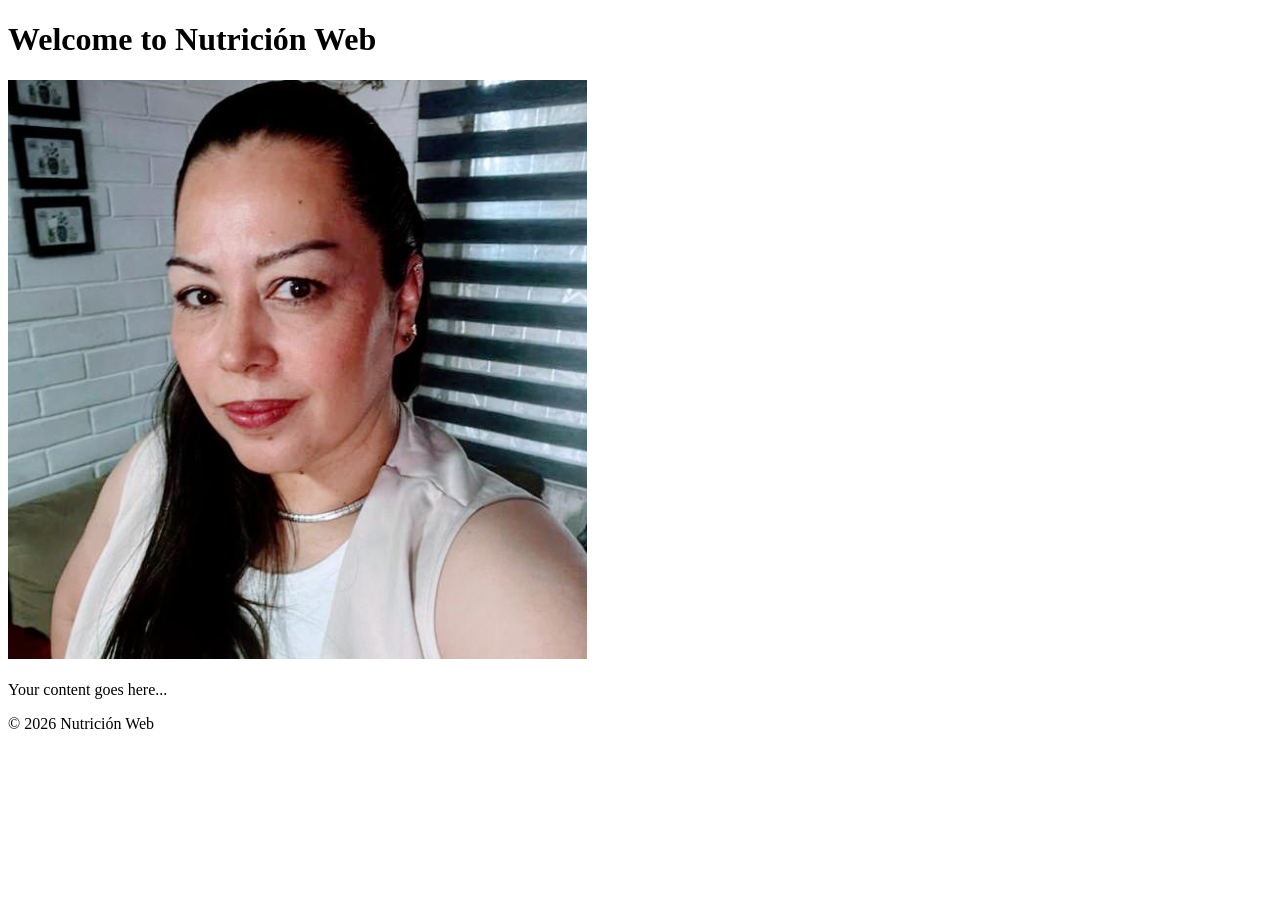
==== commit d618bfb9: "Update hero image in index.html" ====
--- a/index.html
+++ b/index.html
@@ -1,399 +1,22 @@
 <!DOCTYPE html>
-<html lang="es">
+<html lang="en">
 <head>
-  <meta charset="UTF-8" />
-  <meta name="viewport" content="width=device-width, initial-scale=1.0" />
-  <meta name="description" content="Gabriela Toledo Aguilar, Nutricionista profesional. Planes nutricionales personalizados para mejorar tu salud y alcanzar tus metas de bienestar." />
-  <title>Gabriela Toledo · Nutricionista Profesional</title>
-
-  <!-- Fuentes -->
-  <link rel="preconnect" href="https://fonts.googleapis.com" />
-  <link rel="preconnect" href="https://fonts.gstatic.com" crossorigin />
-  <link href="https://fonts.googleapis.com/css2?family=Playfair+Display:ital,wght@0,400;0,600;0,700;1,400&family=DM+Sans:wght@300;400;500;600&display=swap" rel="stylesheet" />
-
-  <!-- Iconos -->
-  <link rel="stylesheet" href="https://cdnjs.cloudflare.com/ajax/libs/font-awesome/6.5.0/css/all.min.css" />
-
-  <!-- Estilos -->
-  <link rel="stylesheet" href="css/estilos.css" />
+    <meta charset="UTF-8">
+    <meta name="viewport" content="width=device-width, initial-scale=1.0">
+    <title>Nutrición Web</title>
 </head>
 <body>
-
-  <!-- ===== NAVBAR ===== -->
-  <nav class="navbar" role="navigation" aria-label="Navegación principal">
-    <div class="nav-inner">
-      <a href="index.html" class="nav-logo">
-        <span class="nombre">Gabriela Toledo</span>
-        <span class="titulo">Nutricionista Profesional</span>
-      </a>
-
-      <ul class="nav-links" role="list">
-        <li><a href="index.html" class="activo">Inicio</a></li>
-        <li><a href="sobre.html">Sobre mí</a></li>
-        <li><a href="servicios.html">Servicios</a></li>
-        <li><a href="contacto.html" class="nav-cta">Agendar consulta</a></li>
-      </ul>
-
-      <button class="nav-toggle" aria-label="Abrir menú" aria-expanded="false">
-        <span></span>
-        <span></span>
-        <span></span>
-      </button>
+    <header>
+        <h1>Welcome to Nutrición Web</h1>
+    </header>
+    <div id="hero">
+        <img src="img/imagen_nutri.png" alt="Nutri Image">
     </div>
-  </nav>
-  <!-- ===== OVERLAY MENÚ MÓVIL ===== -->
-  <div class="nav-overlay" role="dialog" aria-modal="true" aria-label="Menú de navegación">
-    <div class="overlay-panel">
-      <div class="overlay-header">
-        <div class="overlay-logo">
-          <span class="nombre">Gabriela Toledo</span>
-          <span class="titulo">Nutricionista Profesional</span>
-        </div>
-        <button class="nav-close" aria-label="Cerrar menú">
-          <i class="fa-solid fa-xmark"></i>
-        </button>
-      </div>
-
-      <nav class="overlay-links">
-        <a href="index.html"><i class="fa-solid fa-house"></i> Inicio</a>
-        <a href="sobre.html"><i class="fa-solid fa-user"></i> Sobre mí</a>
-        <a href="servicios.html"><i class="fa-solid fa-leaf"></i> Servicios</a>
-        <a href="contacto.html" class="overlay-cta"><i class="fa-regular fa-calendar"></i> Agendar consulta</a>
-      </nav>
-
-      <div class="overlay-footer">
-        <div class="overlay-contacto">
-          <a href="tel:+56935197971"><i class="fa-solid fa-phone"></i> +56 9 3519 7971</a>
-          <a href="https://www.instagram.com/nutrigaby.cl?igsh=b2NwOWpkZ2J2ZXc2" target="_blank" rel="noopener"><i class="fa-brands fa-instagram"></i> @nutrigaby.cl</a>
-          <a href="https://wa.me/56935197971" target="_blank" rel="noopener"><i class="fa-brands fa-whatsapp"></i> Escribir por WhatsApp</a>
-        </div>
-      </div>
-    </div>
-  </div>
-
-
-  <!-- ===== HERO ===== -->
-  <section class="hero" aria-label="Sección principal">
-
-    <!-- Texto hero -->
-    <div class="hero-texto">
-      <div class="hero-etiqueta">
-        <i class="fa-solid fa-leaf"></i>
-        Nutrición basada en evidencia
-      </div>
-
-      <h1>
-        Tu salud merece<br/>
-        <em>atención personalizada</em>
-      </h1>
-
-      <p class="hero-subtitulo">
-        Soy Gabriela Toledo, nutricionista certificada. Te ayudo a transformar tu relación con la alimentación con planes reales, sostenibles y hechos para ti.
-      </p>
-
-      <div class="hero-botones">
-        <a href="contacto.html" class="btn btn-primario btn-grande">
-          <i class="fa-regular fa-calendar"></i>
-          Agendar mi consulta
-        </a>
-        <a href="servicios.html" class="btn btn-secundario btn-grande">
-          Ver servicios
-          <i class="fa-solid fa-arrow-right"></i>
-        </a>
-      </div>
-
-      <!-- Indicadores de confianza -->
-      <div class="hero-indicadores">
-        <div class="indicador">
-          <span class="indicador-num" data-count="200">0+</span>
-          <p class="indicador-label">Pacientes atendidos</p>
-        </div>
-        <div class="indicador">
-          <span class="indicador-num" data-count="20">0+</span>
-          <p class="indicador-label">Años de experiencia</p>
-        </div>
-        <div class="indicador">
-          <span class="indicador-num" data-count="95">0+</span>
-          <p class="indicador-label">% de satisfacción</p>
-        </div>
-      </div>
-    </div>
-
-    <!-- Imagen hero -->
-    <div class="hero-imagen">
-      <div class="hero-imagen-marco">
-        <!--
-          Para agregar tu foto: elimina el bloque .hero-imagen-placeholder
-          y reemplázalo por: <img src="img/gabriela-hero.jpg" alt="Gabriela Toledo, Nutricionista" />
-        -->
-        <div class="hero-imagen-placeholder" role="img" aria-label="Foto profesional de Gabriela Toledo">
-          <i class="fa-regular fa-user"></i>
-          <p>Aquí va la foto<br/>profesional de Gabriela</p>
-        </div>
-
-        <!-- Badge flotante -->
-        <div class="hero-badge">
-          <i class="fa-solid fa-shield-heart"></i>
-          <div>
-            <strong>Consulta segura</strong>
-            <span>Presencial y online</span>
-          </div>
-        </div>
-      </div>
-    </div>
-
-  </section>
-
-
-  <!-- ===== BENEFICIOS ===== -->
-  <section class="seccion beneficios" id="beneficios">
-    <div class="contenedor">
-
-      <div class="encabezado-seccion animar">
-        <span class="subtag">¿Por qué trabajar conmigo?</span>
-        <h2>Una nutrición que se adapta a tu vida real</h2>
-        <p>No hay dietas genéricas. Cada plan está diseñado considerando tus hábitos, objetivos, historia y rutina.</p>
-      </div>
-
-      <div class="beneficios-grid">
-
-        <div class="beneficio-card animar animar-delay-1">
-          <div class="beneficio-icono">
-            <i class="fa-solid fa-user-check"></i>
-          </div>
-          <h3>Plan 100% personalizado</h3>
-          <p>Cada recomendación nutricional está basada en tu evaluación individual, no en plantillas genéricas que ignoran tu contexto.</p>
-        </div>
-
-        <div class="beneficio-card animar animar-delay-2">
-          <div class="beneficio-icono">
-            <i class="fa-solid fa-chart-line"></i>
-          </div>
-          <h3>Seguimiento continuo</h3>
-          <p>No desaparezco después de la primera consulta. Te acompaño en cada etapa del proceso para asegurar resultados reales y duraderos.</p>
-        </div>
-
-        <div class="beneficio-card animar animar-delay-3">
-          <div class="beneficio-icono">
-            <i class="fa-solid fa-brain"></i>
-          </div>
-          <h3>Enfoque integral</h3>
-          <p>Trabajo no solo con lo que comes, sino también con tus emociones, hábitos y estilo de vida para una transformación completa.</p>
-        </div>
-
-        <div class="beneficio-card animar animar-delay-1">
-          <div class="beneficio-icono">
-            <i class="fa-solid fa-clock"></i>
-          </div>
-          <h3>Resultados sostenibles</h3>
-          <p>Olvídate de dietas extremas. Aprendemos a comer bien para toda la vida, no solo para la próxima semana.</p>
-        </div>
-
-        <div class="beneficio-card animar animar-delay-2">
-          <div class="beneficio-icono">
-            <i class="fa-solid fa-laptop"></i>
-          </div>
-          <h3>Atención presencial y online</h3>
-          <p>Disponible para consultas en el consultorio o de forma remota para que nada te impida cuidar tu salud.</p>
-        </div>
-
-        <div class="beneficio-card animar animar-delay-3">
-          <div class="beneficio-icono">
-            <i class="fa-solid fa-heart-pulse"></i>
-          </div>
-          <h3>Basado en evidencia</h3>
-          <p>Todo lo que recomiendo tiene respaldo científico. Sin modas ni mitos nutricionales, solo lo que realmente funciona.</p>
-        </div>
-
-      </div>
-    </div>
-  </section>
-
-
-  <!-- ===== PROCESO ===== -->
-  <section class="seccion proceso">
-    <div class="contenedor">
-
-      <div class="encabezado-seccion animar">
-        <span class="subtag">¿Cómo funciona?</span>
-        <h2>Tu camino al bienestar en 4 pasos</h2>
-        <p>Un proceso claro, simple y orientado a resultados desde el primer día.</p>
-      </div>
-
-      <div class="pasos-grid">
-
-        <div class="paso animar animar-delay-1">
-          <div class="paso-numero">01</div>
-          <h3>Consulta inicial</h3>
-          <p>Evaluación completa de tu historial, hábitos alimentarios, objetivos y estado de salud actual.</p>
-        </div>
-
-        <div class="paso animar animar-delay-2">
-          <div class="paso-numero">02</div>
-          <h3>Plan personalizado</h3>
-          <p>Diseño un plan nutricional adaptado a ti, con menús, porciones y recomendaciones prácticas.</p>
-        </div>
-
-        <div class="paso animar animar-delay-3">
-          <div class="paso-numero">03</div>
-          <h3>Acompañamiento</h3>
-          <p>Seguimiento regular para ajustar el plan según tu progreso, dudas y cambios en tu vida.</p>
-        </div>
-
-        <div class="paso animar animar-delay-4">
-          <div class="paso-numero">04</div>
-          <h3>Resultados reales</h3>
-          <p>Alcanzas tus metas con herramientas para mantener el bienestar de forma autónoma y sostenida.</p>
-        </div>
-
-      </div>
-    </div>
-  </section>
-
-
-  <!-- ===== TESTIMONIOS ===== -->
-  <section class="seccion testimonios">
-    <div class="contenedor">
-
-      <div class="encabezado-seccion animar">
-        <span class="subtag">Lo que dicen mis pacientes</span>
-        <h2>Historias de transformación real</h2>
-        <p>Cada historia es única. Estos son algunos de los resultados que hemos logrado juntos.</p>
-      </div>
-
-      <div class="testimonios-grid">
-
-        <div class="testimonio-card animar animar-delay-1">
-          <div class="stars">★★★★★</div>
-          <blockquote>
-            "Gracias a Gabriela aprendí a comer bien sin pasar hambre. Bajé 12 kilos en 4 meses y lo mejor es que no los recuperé. Su enfoque es completamente diferente."
-          </blockquote>
-          <div class="testimonio-autor">
-            <div class="autor-avatar">C</div>
-            <div class="autor-info">
-              <strong>Claudia M.</strong>
-              <span>Pérdida de peso — 4 meses</span>
-            </div>
-          </div>
-        </div>
-
-        <div class="testimonio-card animar animar-delay-2">
-          <div class="stars">★★★★★</div>
-          <blockquote>
-            "Tenía diabetes tipo 2 y en 3 meses logré controlar mi azúcar sin medicamentos. El seguimiento de Gabriela fue clave. Me cambia la vida literalmente."
-          </blockquote>
-          <div class="testimonio-autor">
-            <div class="autor-avatar">R</div>
-            <div class="autor-info">
-              <strong>Roberto A.</strong>
-              <span>Control metabólico — 3 meses</span>
-            </div>
-          </div>
-        </div>
-
-        <div class="testimonio-card animar animar-delay-3">
-          <div class="stars">★★★★★</div>
-          <blockquote>
-            "Como deportista necesitaba un plan específico para mi rendimiento. Gabriela entendió exactamente lo que necesitaba y los resultados en competencia fueron increíbles."
-          </blockquote>
-          <div class="testimonio-autor">
-            <div class="autor-avatar">V</div>
-            <div class="autor-info">
-              <strong>Valentina S.</strong>
-              <span>Nutrición deportiva — 6 meses</span>
-            </div>
-          </div>
-        </div>
-
-      </div>
-    </div>
-  </section>
-
-
-  <!-- ===== CTA BANNER ===== -->
-  <section class="cta-banner">
-    <div class="contenedor">
-      <h2>¿Lista para empezar tu transformación?</h2>
-      <p>Agenda tu primera consulta hoy y da el primer paso hacia una vida más saludable.</p>
-      <div style="display:flex; gap:1rem; justify-content:center; flex-wrap:wrap;">
-        <a href="contacto.html" class="btn btn-primario btn-grande">
-          <i class="fa-regular fa-calendar"></i>
-          Agendar consulta
-        </a>
-        <a href="https://wa.me/56935197971?text=Hola%20Gabriela%2C%20quiero%20agendar%20una%20consulta%20nutricional" target="_blank" rel="noopener" class="btn btn-whatsapp btn-grande">
-          <i class="fa-brands fa-whatsapp"></i>
-          Escribir por WhatsApp
-        </a>
-      </div>
-    </div>
-  </section>
-
-
-  <!-- ===== FOOTER ===== -->
-  <footer class="footer">
-    <div class="footer-top">
-      <div class="footer-brand">
-        <span class="nombre-footer">Gabriela A. Toledo Aguilar</span>
-        <span class="titulo-footer">Nutricionista · Dietista</span>
-        <p>Acompañándote hacia una alimentación consciente y una vida más saludable, con ciencia y mucho cuidado.</p>
-        <div class="footer-social">
-          <a href="https://www.instagram.com/nutrigaby.cl?igsh=b2NwOWpkZ2J2ZXc2" aria-label="Instagram" target="_blank" rel="noopener"><i class="fa-brands fa-instagram"></i></a>
-          <a href="#" aria-label="Facebook"><i class="fa-brands fa-facebook-f"></i></a>
-          <a href="https://www.linkedin.com/in/gabriela-andrea-toledo-aguilar-91962491/" aria-label="LinkedIn" target="_blank" rel="noopener"><i class="fa-brands fa-linkedin-in"></i></a>
-          <a href="https://wa.me/56935197971?text=Hola%20Gabriela%2C%20quiero%20agendar%20una%20consulta%20nutricional" aria-label="WhatsApp" target="_blank" rel="noopener"><i class="fa-brands fa-whatsapp"></i></a>
-        </div>
-      </div>
-
-      <div class="footer-col">
-        <h4>Páginas</h4>
-        <ul>
-          <li><a href="index.html">Inicio</a></li>
-          <li><a href="sobre.html">Sobre mí</a></li>
-          <li><a href="servicios.html">Servicios</a></li>
-          <li><a href="contacto.html">Contacto</a></li>
-        </ul>
-      </div>
-
-      <div class="footer-col">
-        <h4>Servicios</h4>
-        <ul>
-          <li><a href="servicios.html">Consulta nutricional</a></li>
-          <li><a href="servicios.html">Plan de alimentación</a></li>
-          <li><a href="servicios.html">Nutrición deportiva</a></li>
-          <li><a href="servicios.html">Control metabólico</a></li>
-        </ul>
-      </div>
-
-      <div class="footer-col">
-        <h4>Contacto</h4>
-        <ul>
-          <li>
-            <i class="fa-solid fa-phone"></i>
-            +56 9 3519 7971
-          </li>
-          <li>
-            <i class="fa-solid fa-envelope"></i>
-            gabriela@nutricionista.cl
-          </li>
-          <li>
-            <i class="fa-solid fa-location-dot"></i>
-            Santiago, Chile
-          </li>
-          <li>
-            <i class="fa-solid fa-clock"></i>
-            Lun–Vie: 9:00–18:00
-          </li>
-        </ul>
-      </div>
-    </div>
-
-    <div class="footer-bottom">
-      <p>© 2025 Gabriela Andrea Toledo Aguilar · Todos los derechos reservados · Diseño profesional para nutricionistas</p>
-    </div>
-  </footer>
-
-
-  <!-- Script -->
-  <script src="js/script.js"></script>
+    <main>
+        <p>Your content goes here...</p>
+    </main>
+    <footer>
+        <p>&copy; 2026 Nutrición Web</p>
+    </footer>
 </body>
-</html>
+</html>
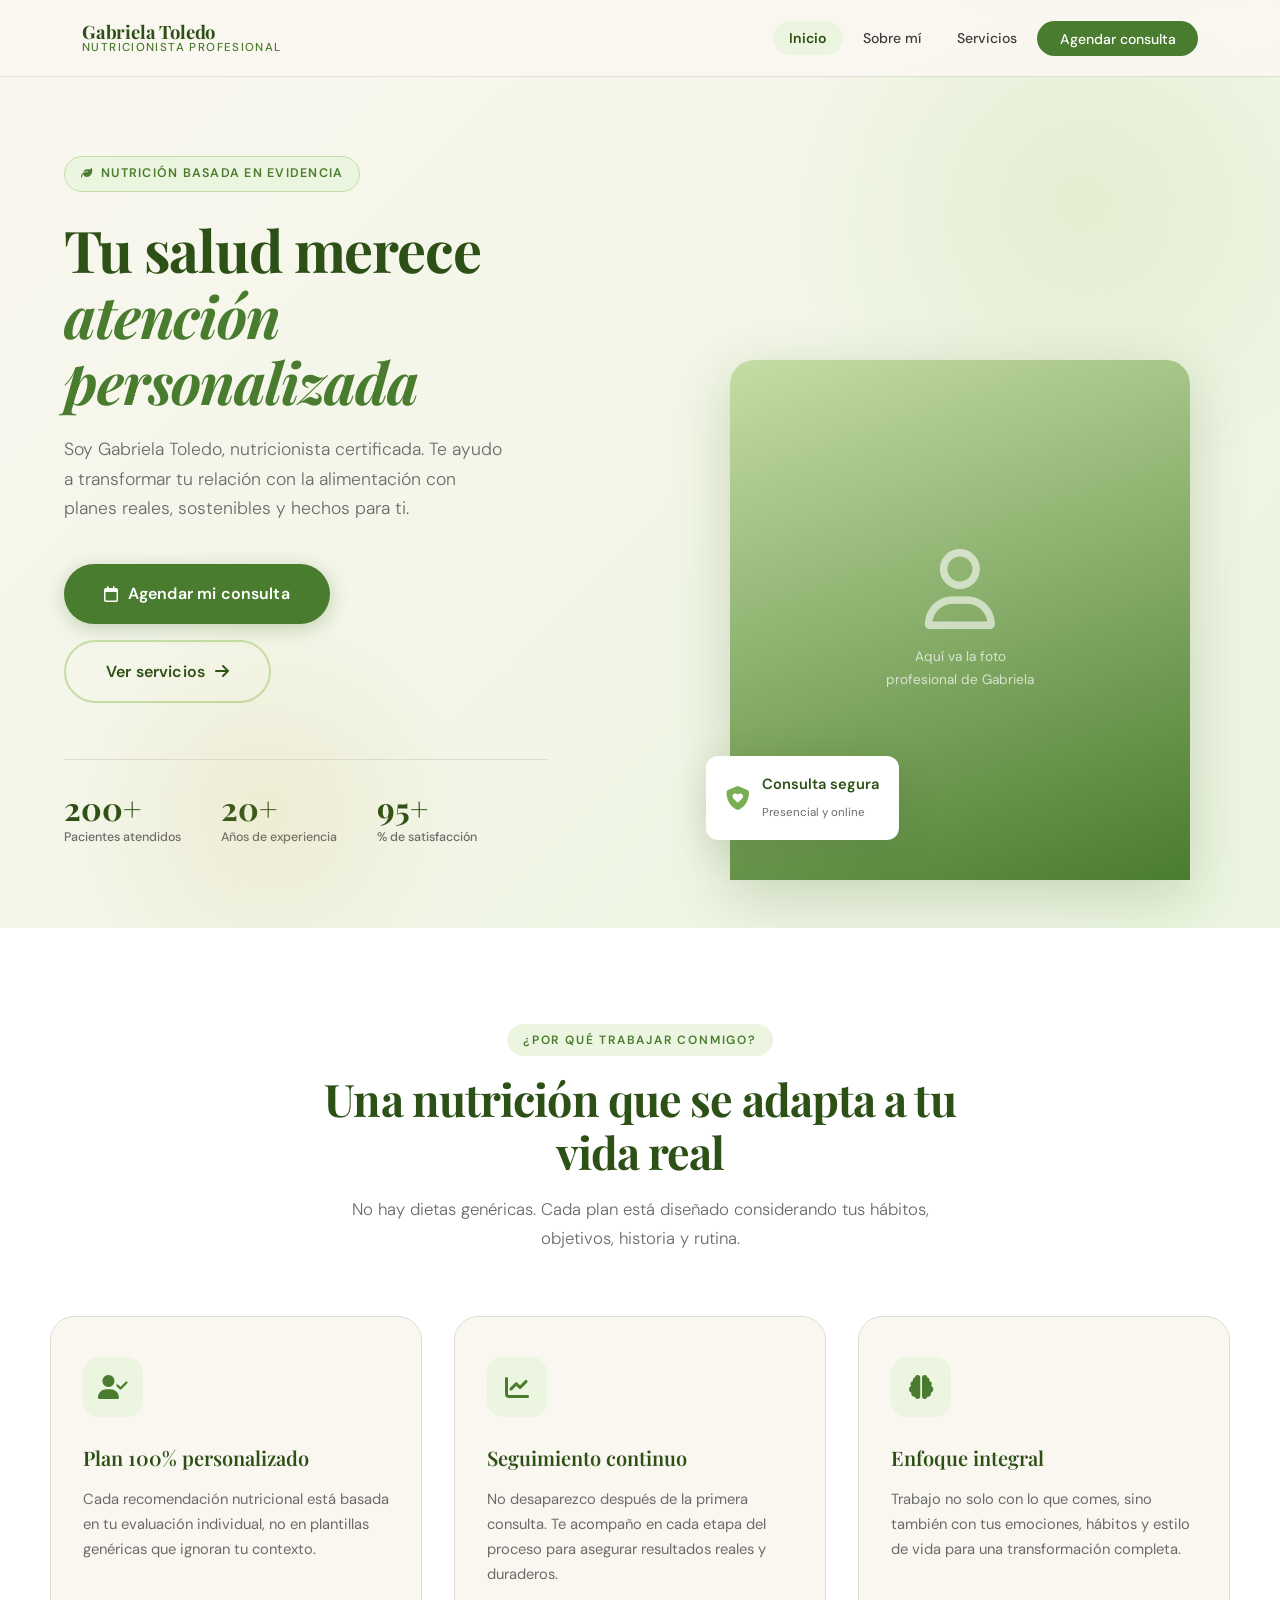
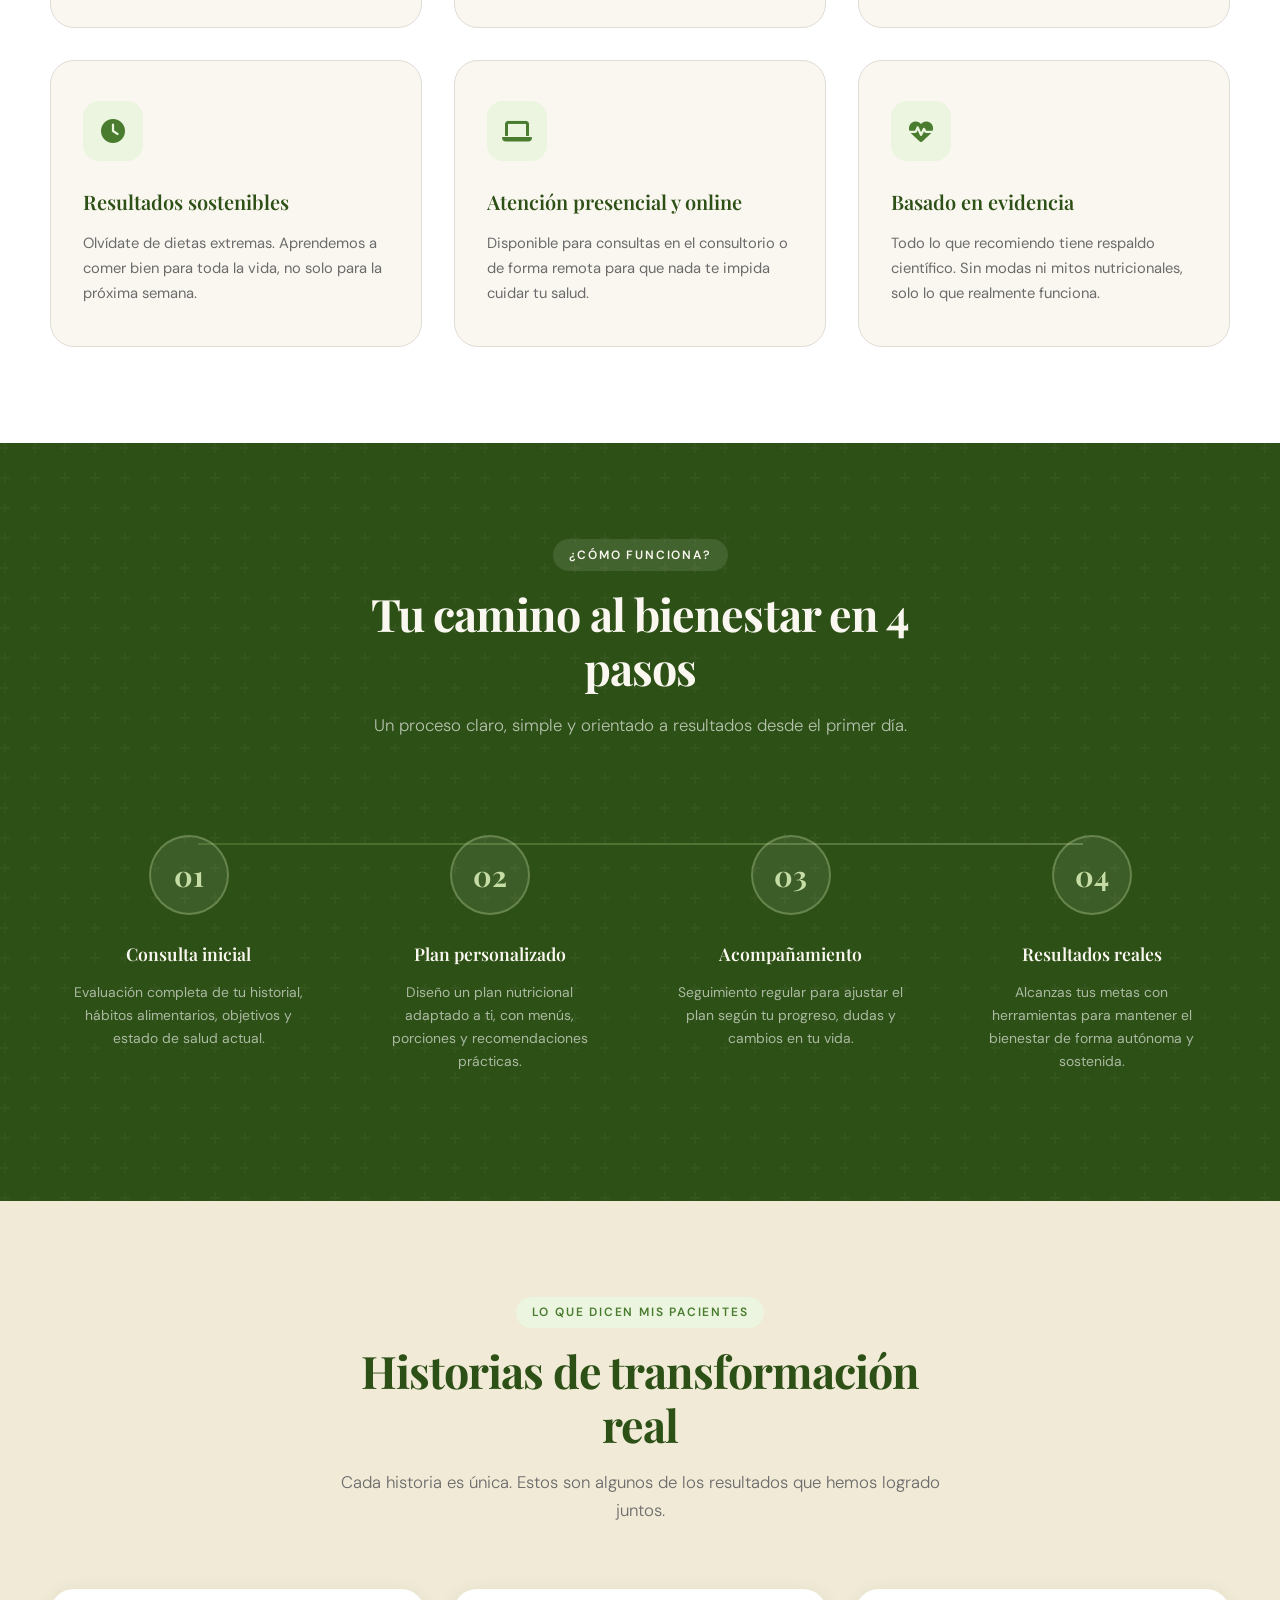
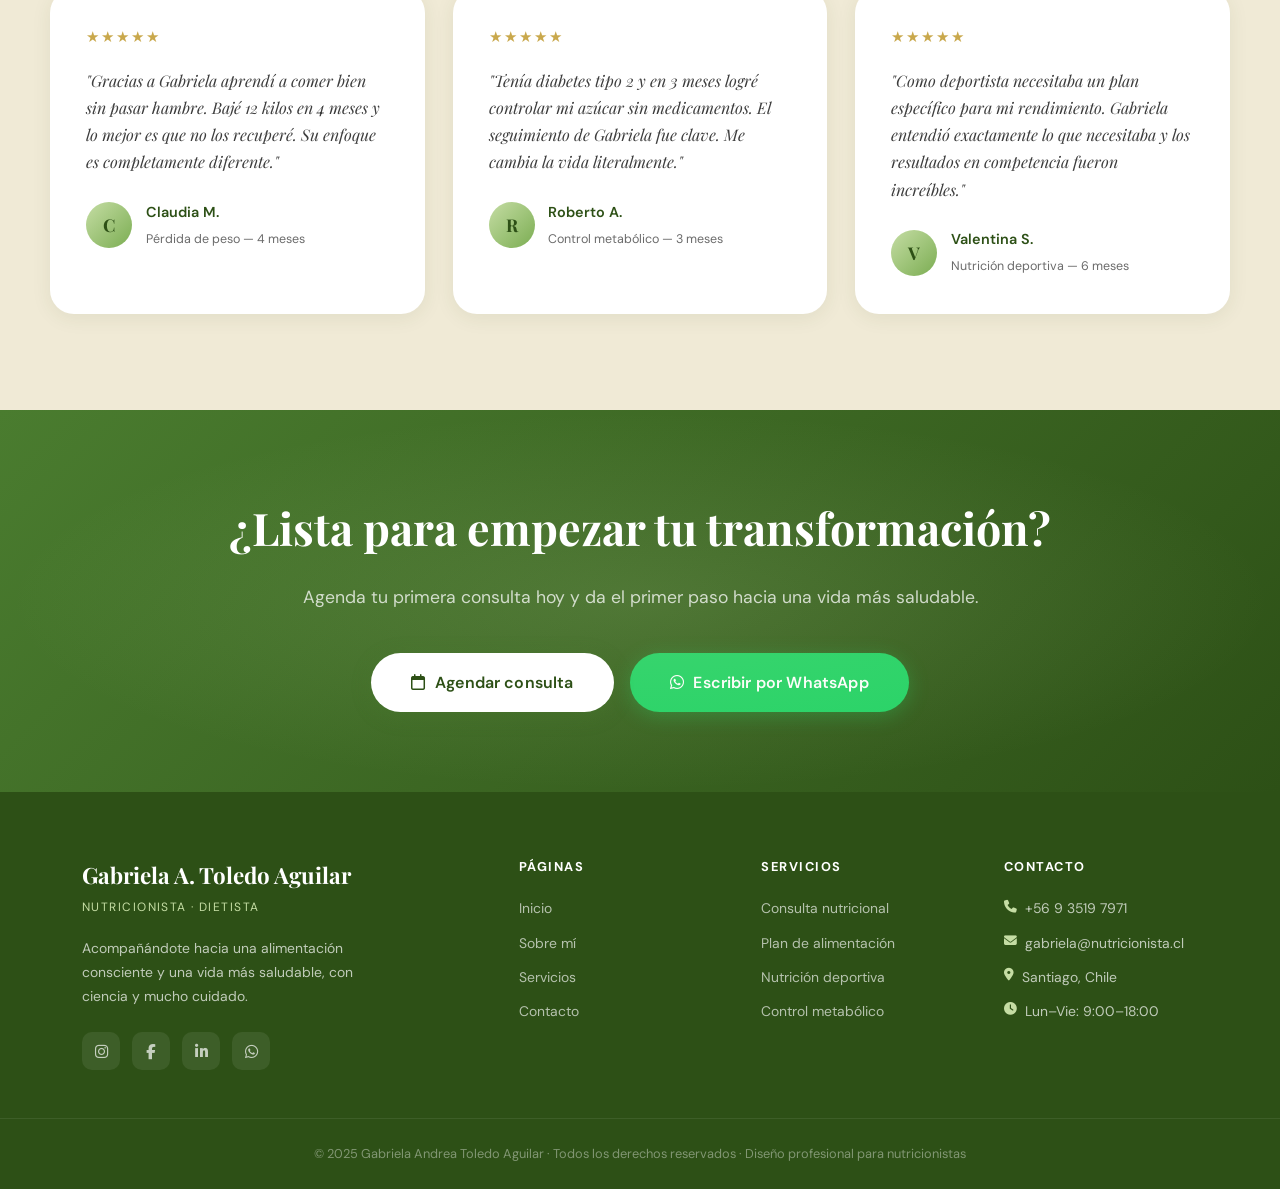
==== commit a62c4d39: "Update index.html" ====
--- a/index.html
+++ b/index.html
@@ -1,22 +1,399 @@
 <!DOCTYPE html>
-<html lang="en">
+<html lang="es">
 <head>
-    <meta charset="UTF-8">
-    <meta name="viewport" content="width=device-width, initial-scale=1.0">
-    <title>Nutrición Web</title>
+  <meta charset="UTF-8" />
+  <meta name="viewport" content="width=device-width, initial-scale=1.0" />
+  <meta name="description" content="Gabriela Toledo Aguilar, Nutricionista profesional. Planes nutricionales personalizados para mejorar tu salud y alcanzar tus metas de bienestar." />
+  <title>Gabriela Toledo · Nutricionista Profesional</title>
+
+  <!-- Fuentes -->
+  <link rel="preconnect" href="https://fonts.googleapis.com" />
+  <link rel="preconnect" href="https://fonts.gstatic.com" crossorigin />
+  <link href="https://fonts.googleapis.com/css2?family=Playfair+Display:ital,wght@0,400;0,600;0,700;1,400&family=DM+Sans:wght@300;400;500;600&display=swap" rel="stylesheet" />
+
+  <!-- Iconos -->
+  <link rel="stylesheet" href="https://cdnjs.cloudflare.com/ajax/libs/font-awesome/6.5.0/css/all.min.css" />
+
+  <!-- Estilos -->
+  <link rel="stylesheet" href="css/estilos.css" />
 </head>
 <body>
-    <header>
-        <h1>Welcome to Nutrición Web</h1>
-    </header>
-    <div id="hero">
-        <img src="img/imagen_nutri.png" alt="Nutri Image">
-    </div>
-    <main>
-        <p>Your content goes here...</p>
-    </main>
-    <footer>
-        <p>&copy; 2026 Nutrición Web</p>
-    </footer>
+
+  <!-- ===== NAVBAR ===== -->
+  <nav class="navbar" role="navigation" aria-label="Navegación principal">
+    <div class="nav-inner">
+      <a href="index.html" class="nav-logo">
+        <span class="nombre">Gabriela Toledo</span>
+        <span class="titulo">Nutricionista Profesional</span>
+      </a>
+
+      <ul class="nav-links" role="list">
+        <li><a href="index.html" class="activo">Inicio</a></li>
+        <li><a href="sobre.html">Sobre mí</a></li>
+        <li><a href="servicios.html">Servicios</a></li>
+        <li><a href="contacto.html" class="nav-cta">Agendar consulta</a></li>
+      </ul>
+
+      <button class="nav-toggle" aria-label="Abrir menú" aria-expanded="false">
+        <span></span>
+        <span></span>
+        <span></span>
+      </button>
+    </div>
+  </nav>
+  <!-- ===== OVERLAY MENÚ MÓVIL ===== -->
+  <div class="nav-overlay" role="dialog" aria-modal="true" aria-label="Menú de navegación">
+    <div class="overlay-panel">
+      <div class="overlay-header">
+        <div class="overlay-logo">
+          <span class="nombre">Gabriela Toledo</span>
+          <span class="titulo">Nutricionista Profesional</span>
+        </div>
+        <button class="nav-close" aria-label="Cerrar menú">
+          <i class="fa-solid fa-xmark"></i>
+        </button>
+      </div>
+
+      <nav class="overlay-links">
+        <a href="index.html"><i class="fa-solid fa-house"></i> Inicio</a>
+        <a href="sobre.html"><i class="fa-solid fa-user"></i> Sobre mí</a>
+        <a href="servicios.html"><i class="fa-solid fa-leaf"></i> Servicios</a>
+        <a href="contacto.html" class="overlay-cta"><i class="fa-regular fa-calendar"></i> Agendar consulta</a>
+      </nav>
+
+      <div class="overlay-footer">
+        <div class="overlay-contacto">
+          <a href="tel:+56935197971"><i class="fa-solid fa-phone"></i> +56 9 3519 7971</a>
+          <a href="https://www.instagram.com/nutrigaby.cl?igsh=b2NwOWpkZ2J2ZXc2" target="_blank" rel="noopener"><i class="fa-brands fa-instagram"></i> @nutrigaby.cl</a>
+          <a href="https://wa.me/56935197971" target="_blank" rel="noopener"><i class="fa-brands fa-whatsapp"></i> Escribir por WhatsApp</a>
+        </div>
+      </div>
+    </div>
+  </div>
+
+
+  <!-- ===== HERO ===== -->
+  <section class="hero" aria-label="Sección principal">
+
+    <!-- Texto hero -->
+    <div class="hero-texto">
+      <div class="hero-etiqueta">
+        <i class="fa-solid fa-leaf"></i>
+        Nutrición basada en evidencia
+      </div>
+
+      <h1>
+        Tu salud merece<br/>
+        <em>atención personalizada</em>
+      </h1>
+
+      <p class="hero-subtitulo">
+        Soy Gabriela Toledo, nutricionista certificada. Te ayudo a transformar tu relación con la alimentación con planes reales, sostenibles y hechos para ti.
+      </p>
+
+      <div class="hero-botones">
+        <a href="contacto.html" class="btn btn-primario btn-grande">
+          <i class="fa-regular fa-calendar"></i>
+          Agendar mi consulta
+        </a>
+        <a href="servicios.html" class="btn btn-secundario btn-grande">
+          Ver servicios
+          <i class="fa-solid fa-arrow-right"></i>
+        </a>
+      </div>
+
+      <!-- Indicadores de confianza -->
+      <div class="hero-indicadores">
+        <div class="indicador">
+          <span class="indicador-num" data-count="200">0+</span>
+          <p class="indicador-label">Pacientes atendidos</p>
+        </div>
+        <div class="indicador">
+          <span class="indicador-num" data-count="20">0+</span>
+          <p class="indicador-label">Años de experiencia</p>
+        </div>
+        <div class="indicador">
+          <span class="indicador-num" data-count="95">0+</span>
+          <p class="indicador-label">% de satisfacción</p>
+        </div>
+      </div>
+    </div>
+
+    <!-- Imagen hero -->
+    <div class="hero-imagen">
+      <div class="hero-imagen-marco">
+        <!--
+          Para agregar tu foto: elimina el bloque .hero-imagen-placeholder
+          y reemplázalo por: <img src="img/gabriela-hero.jpg" alt="Gabriela Toledo, Nutricionista" />
+        -->
+        <div class="hero-imagen-placeholder" role="img" aria-label="Foto profesional de Gabriela Toledo">
+          <i class="fa-regular fa-user"></i>
+          <p>Aquí va la foto<br/>profesional de Gabriela</p>
+        </div>
+
+        <!-- Badge flotante -->
+        <div class="hero-badge">
+          <i class="fa-solid fa-shield-heart"></i>
+          <div>
+            <strong>Consulta segura</strong>
+            <span>Presencial y online</span>
+          </div>
+        </div>
+      </div>
+    </div>
+
+  </section>
+
+
+  <!-- ===== BENEFICIOS ===== -->
+  <section class="seccion beneficios" id="beneficios">
+    <div class="contenedor">
+
+      <div class="encabezado-seccion animar">
+        <span class="subtag">¿Por qué trabajar conmigo?</span>
+        <h2>Una nutrición que se adapta a tu vida real</h2>
+        <p>No hay dietas genéricas. Cada plan está diseñado considerando tus hábitos, objetivos, historia y rutina.</p>
+      </div>
+
+      <div class="beneficios-grid">
+
+        <div class="beneficio-card animar animar-delay-1">
+          <div class="beneficio-icono">
+            <i class="fa-solid fa-user-check"></i>
+          </div>
+          <h3>Plan 100% personalizado</h3>
+          <p>Cada recomendación nutricional está basada en tu evaluación individual, no en plantillas genéricas que ignoran tu contexto.</p>
+        </div>
+
+        <div class="beneficio-card animar animar-delay-2">
+          <div class="beneficio-icono">
+            <i class="fa-solid fa-chart-line"></i>
+          </div>
+          <h3>Seguimiento continuo</h3>
+          <p>No desaparezco después de la primera consulta. Te acompaño en cada etapa del proceso para asegurar resultados reales y duraderos.</p>
+        </div>
+
+        <div class="beneficio-card animar animar-delay-3">
+          <div class="beneficio-icono">
+            <i class="fa-solid fa-brain"></i>
+          </div>
+          <h3>Enfoque integral</h3>
+          <p>Trabajo no solo con lo que comes, sino también con tus emociones, hábitos y estilo de vida para una transformación completa.</p>
+        </div>
+
+        <div class="beneficio-card animar animar-delay-1">
+          <div class="beneficio-icono">
+            <i class="fa-solid fa-clock"></i>
+          </div>
+          <h3>Resultados sostenibles</h3>
+          <p>Olvídate de dietas extremas. Aprendemos a comer bien para toda la vida, no solo para la próxima semana.</p>
+        </div>
+
+        <div class="beneficio-card animar animar-delay-2">
+          <div class="beneficio-icono">
+            <i class="fa-solid fa-laptop"></i>
+          </div>
+          <h3>Atención presencial y online</h3>
+          <p>Disponible para consultas en el consultorio o de forma remota para que nada te impida cuidar tu salud.</p>
+        </div>
+
+        <div class="beneficio-card animar animar-delay-3">
+          <div class="beneficio-icono">
+            <i class="fa-solid fa-heart-pulse"></i>
+          </div>
+          <h3>Basado en evidencia</h3>
+          <p>Todo lo que recomiendo tiene respaldo científico. Sin modas ni mitos nutricionales, solo lo que realmente funciona.</p>
+        </div>
+
+      </div>
+    </div>
+  </section>
+
+
+  <!-- ===== PROCESO ===== -->
+  <section class="seccion proceso">
+    <div class="contenedor">
+
+      <div class="encabezado-seccion animar">
+        <span class="subtag">¿Cómo funciona?</span>
+        <h2>Tu camino al bienestar en 4 pasos</h2>
+        <p>Un proceso claro, simple y orientado a resultados desde el primer día.</p>
+      </div>
+
+      <div class="pasos-grid">
+
+        <div class="paso animar animar-delay-1">
+          <div class="paso-numero">01</div>
+          <h3>Consulta inicial</h3>
+          <p>Evaluación completa de tu historial, hábitos alimentarios, objetivos y estado de salud actual.</p>
+        </div>
+
+        <div class="paso animar animar-delay-2">
+          <div class="paso-numero">02</div>
+          <h3>Plan personalizado</h3>
+          <p>Diseño un plan nutricional adaptado a ti, con menús, porciones y recomendaciones prácticas.</p>
+        </div>
+
+        <div class="paso animar animar-delay-3">
+          <div class="paso-numero">03</div>
+          <h3>Acompañamiento</h3>
+          <p>Seguimiento regular para ajustar el plan según tu progreso, dudas y cambios en tu vida.</p>
+        </div>
+
+        <div class="paso animar animar-delay-4">
+          <div class="paso-numero">04</div>
+          <h3>Resultados reales</h3>
+          <p>Alcanzas tus metas con herramientas para mantener el bienestar de forma autónoma y sostenida.</p>
+        </div>
+
+      </div>
+    </div>
+  </section>
+
+
+  <!-- ===== TESTIMONIOS ===== -->
+  <section class="seccion testimonios">
+    <div class="contenedor">
+
+      <div class="encabezado-seccion animar">
+        <span class="subtag">Lo que dicen mis pacientes</span>
+        <h2>Historias de transformación real</h2>
+        <p>Cada historia es única. Estos son algunos de los resultados que hemos logrado juntos.</p>
+      </div>
+
+      <div class="testimonios-grid">
+
+        <div class="testimonio-card animar animar-delay-1">
+          <div class="stars">★★★★★</div>
+          <blockquote>
+            "Gracias a Gabriela aprendí a comer bien sin pasar hambre. Bajé 12 kilos en 4 meses y lo mejor es que no los recuperé. Su enfoque es completamente diferente."
+          </blockquote>
+          <div class="testimonio-autor">
+            <div class="autor-avatar">C</div>
+            <div class="autor-info">
+              <strong>Claudia M.</strong>
+              <span>Pérdida de peso — 4 meses</span>
+            </div>
+          </div>
+        </div>
+
+        <div class="testimonio-card animar animar-delay-2">
+          <div class="stars">★★★★★</div>
+          <blockquote>
+            "Tenía diabetes tipo 2 y en 3 meses logré controlar mi azúcar sin medicamentos. El seguimiento de Gabriela fue clave. Me cambia la vida literalmente."
+          </blockquote>
+          <div class="testimonio-autor">
+            <div class="autor-avatar">R</div>
+            <div class="autor-info">
+              <strong>Roberto A.</strong>
+              <span>Control metabólico — 3 meses</span>
+            </div>
+          </div>
+        </div>
+
+        <div class="testimonio-card animar animar-delay-3">
+          <div class="stars">★★★★★</div>
+          <blockquote>
+            "Como deportista necesitaba un plan específico para mi rendimiento. Gabriela entendió exactamente lo que necesitaba y los resultados en competencia fueron increíbles."
+          </blockquote>
+          <div class="testimonio-autor">
+            <div class="autor-avatar">V</div>
+            <div class="autor-info">
+              <strong>Valentina S.</strong>
+              <span>Nutrición deportiva — 6 meses</span>
+            </div>
+          </div>
+        </div>
+
+      </div>
+    </div>
+  </section>
+
+
+  <!-- ===== CTA BANNER ===== -->
+  <section class="cta-banner">
+    <div class="contenedor">
+      <h2>¿Lista para empezar tu transformación?</h2>
+      <p>Agenda tu primera consulta hoy y da el primer paso hacia una vida más saludable.</p>
+      <div style="display:flex; gap:1rem; justify-content:center; flex-wrap:wrap;">
+        <a href="contacto.html" class="btn btn-primario btn-grande">
+          <i class="fa-regular fa-calendar"></i>
+          Agendar consulta
+        </a>
+        <a href="https://wa.me/56935197971?text=Hola%20Gabriela%2C%20quiero%20agendar%20una%20consulta%20nutricional" target="_blank" rel="noopener" class="btn btn-whatsapp btn-grande">
+          <i class="fa-brands fa-whatsapp"></i>
+          Escribir por WhatsApp
+        </a>
+      </div>
+    </div>
+  </section>
+
+
+  <!-- ===== FOOTER ===== -->
+  <footer class="footer">
+    <div class="footer-top">
+      <div class="footer-brand">
+        <span class="nombre-footer">Gabriela A. Toledo Aguilar</span>
+        <span class="titulo-footer">Nutricionista · Dietista</span>
+        <p>Acompañándote hacia una alimentación consciente y una vida más saludable, con ciencia y mucho cuidado.</p>
+        <div class="footer-social">
+          <a href="https://www.instagram.com/nutrigaby.cl?igsh=b2NwOWpkZ2J2ZXc2" aria-label="Instagram" target="_blank" rel="noopener"><i class="fa-brands fa-instagram"></i></a>
+          <a href="#" aria-label="Facebook"><i class="fa-brands fa-facebook-f"></i></a>
+          <a href="https://www.linkedin.com/in/gabriela-andrea-toledo-aguilar-91962491/" aria-label="LinkedIn" target="_blank" rel="noopener"><i class="fa-brands fa-linkedin-in"></i></a>
+          <a href="https://wa.me/56935197971?text=Hola%20Gabriela%2C%20quiero%20agendar%20una%20consulta%20nutricional" aria-label="WhatsApp" target="_blank" rel="noopener"><i class="fa-brands fa-whatsapp"></i></a>
+        </div>
+      </div>
+
+      <div class="footer-col">
+        <h4>Páginas</h4>
+        <ul>
+          <li><a href="index.html">Inicio</a></li>
+          <li><a href="sobre.html">Sobre mí</a></li>
+          <li><a href="servicios.html">Servicios</a></li>
+          <li><a href="contacto.html">Contacto</a></li>
+        </ul>
+      </div>
+
+      <div class="footer-col">
+        <h4>Servicios</h4>
+        <ul>
+          <li><a href="servicios.html">Consulta nutricional</a></li>
+          <li><a href="servicios.html">Plan de alimentación</a></li>
+          <li><a href="servicios.html">Nutrición deportiva</a></li>
+          <li><a href="servicios.html">Control metabólico</a></li>
+        </ul>
+      </div>
+
+      <div class="footer-col">
+        <h4>Contacto</h4>
+        <ul>
+          <li>
+            <i class="fa-solid fa-phone"></i>
+            +56 9 3519 7971
+          </li>
+          <li>
+            <i class="fa-solid fa-envelope"></i>
+            gabriela@nutricionista.cl
+          </li>
+          <li>
+            <i class="fa-solid fa-location-dot"></i>
+            Santiago, Chile
+          </li>
+          <li>
+            <i class="fa-solid fa-clock"></i>
+            Lun–Vie: 9:00–18:00
+          </li>
+        </ul>
+      </div>
+    </div>
+
+    <div class="footer-bottom">
+      <p>© 2025 Gabriela Andrea Toledo Aguilar · Todos los derechos reservados · Diseño profesional para nutricionistas</p>
+    </div>
+  </footer>
+
+
+  <!-- Script -->
+  <script src="js/script.js"></script>
 </body>
-</html>+</html>
--- a/css/estilos.css
+++ b/css/estilos.css
@@ -0,0 +1,2125 @@
+/* =============================================
+   GABRIELA TOLEDO · NUTRICIONISTA
+   Estilos principales — estilos.css
+   ============================================= */
+
+/* --- Importar Fuentes --- */
+@import url('https://fonts.googleapis.com/css2?family=Playfair+Display:ital,wght@0,400;0,600;0,700;1,400&family=DM+Sans:wght@300;400;500;600&display=swap');
+
+/* --- Variables CSS --- */
+:root {
+  --verde-oscuro:   #2D5016;
+  --verde-medio:    #4A7C2F;
+  --verde-claro:    #7BAD52;
+  --verde-palido:   #C5DDA4;
+  --verde-mint:     #EBF5DF;
+  --crema:          #FAF7F0;
+  --crema-oscura:   #F0EAD6;
+  --tierra:         #8B6914;
+  --tierra-claro:   #C9A84C;
+  --blanco:         #FFFFFF;
+  --gris-texto:     #3D3D3D;
+  --gris-suave:     #6B6B6B;
+  --gris-linea:     #E0DDD5;
+
+  --fuente-titulo:  'Playfair Display', Georgia, serif;
+  --fuente-cuerpo:  'DM Sans', sans-serif;
+
+  --sombra-suave:   0 4px 20px rgba(45, 80, 22, 0.08);
+  --sombra-media:   0 8px 40px rgba(45, 80, 22, 0.14);
+  --sombra-fuerte:  0 16px 60px rgba(45, 80, 22, 0.20);
+
+  --radio:          12px;
+  --radio-grande:   24px;
+  --transicion:     all 0.35s cubic-bezier(0.4, 0, 0.2, 1);
+  --max-ancho:      1180px;
+}
+
+/* --- Reset y Base --- */
+*, *::before, *::after {
+  box-sizing: border-box;
+  margin: 0;
+  padding: 0;
+}
+
+html {
+  scroll-behavior: smooth;
+  font-size: 16px;
+}
+
+body {
+  font-family: var(--fuente-cuerpo);
+  color: var(--gris-texto);
+  background-color: var(--crema);
+  line-height: 1.7;
+  overflow-x: hidden;
+}
+
+img {
+  max-width: 100%;
+  display: block;
+}
+
+a {
+  text-decoration: none;
+  color: inherit;
+}
+
+ul { list-style: none; }
+
+/* =============================================
+   NAVBAR
+   ============================================= */
+.navbar {
+  position: fixed;
+  top: 0;
+  left: 0;
+  right: 0;
+  z-index: 1060;
+  background: rgba(250, 247, 240, 0.92);
+  backdrop-filter: blur(16px);
+  -webkit-backdrop-filter: blur(16px);
+  border-bottom: 1px solid var(--gris-linea);
+  transition: var(--transicion);
+}
+
+.navbar.scrolled {
+  background: rgba(250, 247, 240, 0.98);
+  box-shadow: var(--sombra-suave);
+}
+
+.nav-inner {
+  max-width: var(--max-ancho);
+  margin: 0 auto;
+  padding: 0 2rem;
+  height: 76px;
+  display: flex;
+  align-items: center;
+  justify-content: space-between;
+}
+
+/* Logo */
+.nav-logo {
+  display: flex;
+  flex-direction: column;
+  line-height: 1.1;
+}
+
+.nav-logo .nombre {
+  font-family: var(--fuente-titulo);
+  font-size: 1.15rem;
+  font-weight: 700;
+  color: var(--verde-oscuro);
+  letter-spacing: -0.01em;
+}
+
+.nav-logo .titulo {
+  font-size: 0.72rem;
+  font-weight: 500;
+  color: var(--verde-medio);
+  letter-spacing: 0.12em;
+  text-transform: uppercase;
+}
+
+/* Links de navegación */
+.nav-links {
+  display: flex;
+  align-items: center;
+  gap: 0.25rem;
+}
+
+.nav-links a {
+  font-size: 0.88rem;
+  font-weight: 500;
+  color: var(--gris-texto);
+  padding: 0.5rem 1rem;
+  border-radius: 50px;
+  transition: var(--transicion);
+  position: relative;
+}
+
+.nav-links a:hover,
+.nav-links a.activo {
+  color: var(--verde-oscuro);
+  background: var(--verde-mint);
+}
+
+.nav-links a.activo {
+  font-weight: 600;
+}
+
+/* Botón CTA en navbar */
+.nav-cta {
+  background: var(--verde-medio) !important;
+  color: var(--blanco) !important;
+  padding: 0.55rem 1.4rem !important;
+  border-radius: 50px !important;
+}
+
+.nav-cta:hover {
+  background: var(--verde-oscuro) !important;
+  transform: translateY(-1px);
+  box-shadow: 0 4px 16px rgba(74, 124, 47, 0.35);
+}
+
+/* Menú hamburguesa */
+.nav-toggle {
+  display: none;
+  flex-direction: column;
+  justify-content: center;
+  align-items: center;
+  gap: 5px;
+  background: var(--verde-mint);
+  border: 1.5px solid var(--verde-palido);
+  border-radius: 10px;
+  cursor: pointer;
+  padding: 10px;
+  width: 44px;
+  height: 44px;
+  z-index: 1100;
+  flex-shrink: 0;
+  transition: var(--transicion);
+}
+
+.nav-toggle:hover {
+  background: var(--verde-palido);
+}
+
+.nav-toggle span {
+  display: block;
+  width: 20px;
+  height: 2px;
+  background: var(--verde-oscuro);
+  border-radius: 2px;
+  transition: var(--transicion);
+  transform-origin: center;
+}
+
+.nav-toggle.abierto span:nth-child(1) {
+  transform: translateY(7px) rotate(45deg);
+}
+.nav-toggle.abierto span:nth-child(2) {
+  opacity: 0;
+  transform: scaleX(0);
+}
+.nav-toggle.abierto span:nth-child(3) {
+  transform: translateY(-7px) rotate(-45deg);
+}
+
+/* =============================================
+   OVERLAY MENÚ MÓVIL
+   ============================================= */
+.nav-overlay {
+  /* Siempre en el DOM, ocultado con visibility+pointer-events para permitir transiciones */
+  position: fixed;
+  inset: 0;
+  z-index: 1055; /* Encima del contenido, debajo del navbar (1060) */
+  background: rgba(45, 80, 22, 0.15);
+  backdrop-filter: blur(2px);
+  -webkit-backdrop-filter: blur(2px);
+  opacity: 0;
+  visibility: hidden;
+  pointer-events: none;
+  transition: opacity 0.3s ease, visibility 0.3s ease;
+  /* Oculto en desktop: solo visible en móvil */
+  display: none;
+}
+
+.nav-overlay.abierto {
+  opacity: 1;
+  visibility: visible;
+  pointer-events: all;
+}
+
+.overlay-panel {
+  position: absolute;
+  top: 0;
+  right: 0;
+  bottom: 0;
+  width: min(320px, 85vw);
+  background: var(--crema);
+  box-shadow: -8px 0 40px rgba(45, 80, 22, 0.2);
+  display: flex;
+  flex-direction: column;
+  transform: translateX(100%);
+  transition: transform 0.35s cubic-bezier(0.4, 0, 0.2, 1);
+}
+
+.nav-overlay.abierto .overlay-panel {
+  transform: translateX(0);
+}
+
+.overlay-header {
+  display: flex;
+  align-items: center;
+  justify-content: space-between;
+  padding: 1.25rem 1.5rem;
+  border-bottom: 1px solid var(--gris-linea);
+  flex-shrink: 0;
+}
+
+.overlay-logo {
+  display: flex;
+  flex-direction: column;
+  line-height: 1.15;
+}
+
+.overlay-logo .nombre {
+  font-family: var(--fuente-titulo);
+  font-size: 1rem;
+  font-weight: 700;
+  color: var(--verde-oscuro);
+}
+
+.overlay-logo .titulo {
+  font-size: 0.65rem;
+  font-weight: 500;
+  color: var(--verde-medio);
+  letter-spacing: 0.1em;
+  text-transform: uppercase;
+}
+
+.nav-close {
+  width: 40px;
+  height: 40px;
+  border-radius: 10px;
+  background: var(--verde-mint);
+  border: 1.5px solid var(--verde-palido);
+  cursor: pointer;
+  display: flex;
+  align-items: center;
+  justify-content: center;
+  font-size: 1rem;
+  color: var(--verde-oscuro);
+  transition: var(--transicion);
+  flex-shrink: 0;
+}
+
+.nav-close:hover {
+  background: var(--verde-oscuro);
+  color: var(--blanco);
+  border-color: var(--verde-oscuro);
+}
+
+.overlay-links {
+  flex: 1;
+  display: flex;
+  flex-direction: column;
+  padding: 1.5rem;
+  gap: 0.375rem;
+  overflow-y: auto;
+}
+
+.overlay-links a {
+  display: flex;
+  align-items: center;
+  gap: 1rem;
+  padding: 1rem 1.25rem;
+  border-radius: var(--radio);
+  font-size: 1rem;
+  font-weight: 500;
+  color: var(--gris-texto);
+  transition: var(--transicion);
+  border: 1.5px solid transparent;
+}
+
+.overlay-links a i {
+  width: 20px;
+  text-align: center;
+  font-size: 0.95rem;
+  color: var(--verde-medio);
+  flex-shrink: 0;
+}
+
+.overlay-links a:hover,
+.overlay-links a.activo {
+  background: var(--verde-mint);
+  border-color: var(--verde-palido);
+  color: var(--verde-oscuro);
+}
+
+.overlay-links a.activo {
+  font-weight: 600;
+}
+
+.overlay-links .overlay-cta {
+  background: var(--verde-medio);
+  color: var(--blanco) !important;
+  border-color: var(--verde-medio);
+  margin-top: 0.5rem;
+  justify-content: center;
+}
+
+.overlay-links .overlay-cta i {
+  color: var(--blanco);
+}
+
+.overlay-links .overlay-cta:hover {
+  background: var(--verde-oscuro);
+  border-color: var(--verde-oscuro);
+}
+
+.overlay-footer {
+  padding: 1.25rem 1.5rem;
+  border-top: 1px solid var(--gris-linea);
+  flex-shrink: 0;
+}
+
+.overlay-contacto {
+  display: flex;
+  flex-direction: column;
+  gap: 0.65rem;
+}
+
+.overlay-contacto a {
+  display: flex;
+  align-items: center;
+  gap: 0.65rem;
+  font-size: 0.85rem;
+  color: var(--gris-suave);
+  transition: var(--transicion);
+}
+
+.overlay-contacto a i {
+  font-size: 0.9rem;
+  color: var(--verde-claro);
+  width: 16px;
+  text-align: center;
+}
+
+.overlay-contacto a:hover {
+  color: var(--verde-oscuro);
+}
+
+/* body cuando menú está abierto */
+body.menu-abierto {
+  overflow: hidden;
+}
+
+/* =============================================
+   HERO — INDEX
+   ============================================= */
+.hero {
+  min-height: 100vh;
+  display: grid;
+  grid-template-columns: 1fr 1fr;
+  align-items: center;
+  padding-top: 76px;
+  background: linear-gradient(135deg, var(--crema) 0%, var(--verde-mint) 100%);
+  position: relative;
+  overflow: hidden;
+}
+
+.hero::before {
+  content: '';
+  position: absolute;
+  width: 600px;
+  height: 600px;
+  border-radius: 50%;
+  background: radial-gradient(circle, rgba(197, 221, 164, 0.3) 0%, transparent 70%);
+  top: -100px;
+  right: -100px;
+  pointer-events: none;
+}
+
+.hero::after {
+  content: '';
+  position: absolute;
+  width: 400px;
+  height: 400px;
+  border-radius: 50%;
+  background: radial-gradient(circle, rgba(201, 168, 76, 0.12) 0%, transparent 70%);
+  bottom: -80px;
+  left: 5%;
+  pointer-events: none;
+}
+
+.hero-texto {
+  padding: 5rem 2rem 5rem 4rem;
+  max-width: 580px;
+  animation: fadeInLeft 0.9s ease forwards;
+}
+
+.hero-etiqueta {
+  display: inline-flex;
+  align-items: center;
+  gap: 0.5rem;
+  background: var(--verde-mint);
+  border: 1px solid var(--verde-palido);
+  color: var(--verde-medio);
+  font-size: 0.78rem;
+  font-weight: 600;
+  letter-spacing: 0.1em;
+  text-transform: uppercase;
+  padding: 0.4rem 1rem;
+  border-radius: 50px;
+  margin-bottom: 1.5rem;
+}
+
+.hero-etiqueta i {
+  font-size: 0.7rem;
+}
+
+.hero h1 {
+  font-family: var(--fuente-titulo);
+  font-size: clamp(2.4rem, 4.5vw, 3.6rem);
+  font-weight: 700;
+  line-height: 1.15;
+  color: var(--verde-oscuro);
+  margin-bottom: 1.25rem;
+  letter-spacing: -0.02em;
+}
+
+.hero h1 em {
+  font-style: italic;
+  color: var(--verde-medio);
+}
+
+.hero-subtitulo {
+  font-size: 1.1rem;
+  color: var(--gris-suave);
+  font-weight: 300;
+  margin-bottom: 2.5rem;
+  max-width: 440px;
+}
+
+.hero-botones {
+  display: flex;
+  flex-wrap: wrap;
+  gap: 1rem;
+  align-items: center;
+}
+
+.hero-indicadores {
+  display: flex;
+  gap: 2.5rem;
+  margin-top: 3.5rem;
+  padding-top: 2rem;
+  border-top: 1px solid var(--gris-linea);
+}
+
+.indicador-num {
+  font-family: var(--fuente-titulo);
+  font-size: 2rem;
+  font-weight: 700;
+  color: var(--verde-oscuro);
+  display: block;
+  line-height: 1;
+}
+
+.indicador-label {
+  font-size: 0.78rem;
+  color: var(--gris-suave);
+  font-weight: 500;
+  margin-top: 0.2rem;
+}
+
+/* Imagen hero */
+.hero-imagen {
+  position: relative;
+  height: 100%;
+  min-height: 600px;
+  display: flex;
+  align-items: flex-end;
+  justify-content: center;
+  animation: fadeInRight 0.9s ease forwards;
+}
+
+.hero-imagen-marco {
+  position: relative;
+  width: 85%;
+  max-width: 460px;
+  margin-bottom: 3rem;
+}
+
+.hero-imagen-marco img {
+  width: 100%;
+  height: 520px;
+  object-fit: cover;
+  border-radius: var(--radio-grande) var(--radio-grande) 0 0;
+  box-shadow: var(--sombra-fuerte);
+}
+
+.hero-imagen-placeholder {
+  width: 100%;
+  height: 520px;
+  background: linear-gradient(160deg, var(--verde-palido), var(--verde-medio));
+  border-radius: var(--radio-grande) var(--radio-grande) 0 0;
+  display: flex;
+  flex-direction: column;
+  align-items: center;
+  justify-content: center;
+  color: var(--blanco);
+  box-shadow: var(--sombra-fuerte);
+}
+
+.hero-imagen-placeholder i {
+  font-size: 5rem;
+  opacity: 0.6;
+  margin-bottom: 1rem;
+}
+
+.hero-imagen-placeholder p {
+  font-size: 0.85rem;
+  opacity: 0.7;
+  text-align: center;
+  padding: 0 1rem;
+}
+
+.hero-badge {
+  position: absolute;
+  bottom: 2.5rem;
+  left: -1.5rem;
+  background: var(--blanco);
+  border-radius: var(--radio);
+  padding: 1rem 1.25rem;
+  box-shadow: var(--sombra-media);
+  display: flex;
+  align-items: center;
+  gap: 0.75rem;
+  animation: flotando 3s ease-in-out infinite;
+}
+
+.hero-badge i {
+  font-size: 1.5rem;
+  color: var(--verde-claro);
+}
+
+.hero-badge strong {
+  display: block;
+  font-size: 0.92rem;
+  color: var(--verde-oscuro);
+  font-weight: 600;
+}
+
+.hero-badge span {
+  font-size: 0.72rem;
+  color: var(--gris-suave);
+}
+
+/* =============================================
+   SECCIONES COMUNES
+   ============================================= */
+.seccion {
+  padding: 6rem 2rem;
+}
+
+.contenedor {
+  max-width: var(--max-ancho);
+  margin: 0 auto;
+}
+
+.encabezado-seccion {
+  text-align: center;
+  max-width: 640px;
+  margin: 0 auto 4rem;
+}
+
+.subtag {
+  display: inline-block;
+  font-size: 0.75rem;
+  font-weight: 600;
+  letter-spacing: 0.15em;
+  text-transform: uppercase;
+  color: var(--verde-medio);
+  background: var(--verde-mint);
+  padding: 0.35rem 1rem;
+  border-radius: 50px;
+  margin-bottom: 1rem;
+}
+
+.encabezado-seccion h2 {
+  font-family: var(--fuente-titulo);
+  font-size: clamp(2rem, 3.5vw, 2.8rem);
+  font-weight: 700;
+  color: var(--verde-oscuro);
+  line-height: 1.2;
+  margin-bottom: 1rem;
+  letter-spacing: -0.02em;
+}
+
+.encabezado-seccion p {
+  color: var(--gris-suave);
+  font-size: 1.05rem;
+  font-weight: 300;
+}
+
+/* =============================================
+   BOTONES
+   ============================================= */
+.btn {
+  display: inline-flex;
+  align-items: center;
+  gap: 0.6rem;
+  font-family: var(--fuente-cuerpo);
+  font-size: 0.9rem;
+  font-weight: 600;
+  padding: 0.85rem 2rem;
+  border-radius: 50px;
+  border: none;
+  cursor: pointer;
+  transition: var(--transicion);
+  letter-spacing: 0.01em;
+}
+
+.btn-primario {
+  background: var(--verde-medio);
+  color: var(--blanco);
+  box-shadow: 0 4px 20px rgba(74, 124, 47, 0.3);
+}
+
+.btn-primario:hover {
+  background: var(--verde-oscuro);
+  transform: translateY(-2px);
+  box-shadow: 0 8px 30px rgba(74, 124, 47, 0.4);
+}
+
+.btn-secundario {
+  background: transparent;
+  color: var(--verde-oscuro);
+  border: 2px solid var(--verde-palido);
+}
+
+.btn-secundario:hover {
+  background: var(--verde-mint);
+  border-color: var(--verde-claro);
+  transform: translateY(-2px);
+}
+
+.btn-whatsapp {
+  background: #25D366;
+  color: var(--blanco);
+  box-shadow: 0 4px 20px rgba(37, 211, 102, 0.3);
+}
+
+.btn-whatsapp:hover {
+  background: #1ebe5d;
+  transform: translateY(-2px);
+  box-shadow: 0 8px 30px rgba(37, 211, 102, 0.4);
+}
+
+.btn-grande {
+  padding: 1rem 2.5rem;
+  font-size: 1rem;
+}
+
+/* =============================================
+   SECCIÓN BENEFICIOS — INDEX
+   ============================================= */
+.beneficios {
+  background: var(--blanco);
+}
+
+.beneficios-grid {
+  display: grid;
+  grid-template-columns: repeat(3, 1fr);
+  gap: 2rem;
+}
+
+.beneficio-card {
+  background: var(--crema);
+  border-radius: var(--radio-grande);
+  padding: 2.5rem 2rem;
+  transition: var(--transicion);
+  border: 1px solid var(--gris-linea);
+  position: relative;
+  overflow: hidden;
+}
+
+.beneficio-card::before {
+  content: '';
+  position: absolute;
+  top: 0;
+  left: 0;
+  right: 0;
+  height: 4px;
+  background: linear-gradient(90deg, var(--verde-claro), var(--verde-medio));
+  transform: scaleX(0);
+  transition: var(--transicion);
+}
+
+.beneficio-card:hover {
+  transform: translateY(-6px);
+  box-shadow: var(--sombra-media);
+}
+
+.beneficio-card:hover::before {
+  transform: scaleX(1);
+}
+
+.beneficio-icono {
+  width: 60px;
+  height: 60px;
+  background: var(--verde-mint);
+  border-radius: 16px;
+  display: flex;
+  align-items: center;
+  justify-content: center;
+  margin-bottom: 1.5rem;
+  font-size: 1.5rem;
+  color: var(--verde-medio);
+  transition: var(--transicion);
+}
+
+.beneficio-card:hover .beneficio-icono {
+  background: var(--verde-medio);
+  color: var(--blanco);
+}
+
+.beneficio-card h3 {
+  font-family: var(--fuente-titulo);
+  font-size: 1.25rem;
+  font-weight: 600;
+  color: var(--verde-oscuro);
+  margin-bottom: 0.75rem;
+}
+
+.beneficio-card p {
+  color: var(--gris-suave);
+  font-size: 0.92rem;
+  line-height: 1.7;
+}
+
+/* =============================================
+   SECCIÓN PROCESO — INDEX
+   ============================================= */
+.proceso {
+  background: var(--verde-oscuro);
+  color: var(--blanco);
+  position: relative;
+  overflow: hidden;
+}
+
+.proceso::before {
+  content: '';
+  position: absolute;
+  inset: 0;
+  background: url("data:image/svg+xml,%3Csvg width='60' height='60' viewBox='0 0 60 60' xmlns='http://www.w3.org/2000/svg'%3E%3Cg fill='none' fill-rule='evenodd'%3E%3Cg fill='%23ffffff' fill-opacity='0.03'%3E%3Cpath d='M36 34v-4h-2v4h-4v2h4v4h2v-4h4v-2h-4zm0-30V0h-2v4h-4v2h4v4h2V6h4V4h-4zM6 34v-4H4v4H0v2h4v4h2v-4h4v-2H6zM6 4V0H4v4H0v2h4v4h2V6h4V4H6z'/%3E%3C/g%3E%3C/g%3E%3C/svg%3E");
+}
+
+.proceso .encabezado-seccion h2,
+.proceso .encabezado-seccion .subtag {
+  color: var(--crema);
+}
+
+.proceso .encabezado-seccion .subtag {
+  background: rgba(255,255,255,0.1);
+}
+
+.proceso .encabezado-seccion p {
+  color: rgba(255,255,255,0.65);
+}
+
+.pasos-grid {
+  display: grid;
+  grid-template-columns: repeat(4, 1fr);
+  gap: 1.5rem;
+  position: relative;
+}
+
+.pasos-grid::before {
+  content: '';
+  position: absolute;
+  top: 40px;
+  left: 12.5%;
+  right: 12.5%;
+  height: 2px;
+  background: linear-gradient(90deg, var(--verde-claro), var(--verde-palido));
+  opacity: 0.3;
+}
+
+.paso {
+  text-align: center;
+  padding: 2rem 1.5rem;
+  position: relative;
+}
+
+.paso-numero {
+  width: 80px;
+  height: 80px;
+  border-radius: 50%;
+  background: rgba(255,255,255,0.08);
+  border: 2px solid rgba(197, 221, 164, 0.3);
+  display: flex;
+  align-items: center;
+  justify-content: center;
+  margin: 0 auto 1.5rem;
+  font-family: var(--fuente-titulo);
+  font-size: 1.8rem;
+  font-weight: 700;
+  color: var(--verde-palido);
+  transition: var(--transicion);
+}
+
+.paso:hover .paso-numero {
+  background: var(--verde-claro);
+  border-color: var(--verde-claro);
+  color: var(--blanco);
+  transform: scale(1.1);
+}
+
+.paso h3 {
+  font-family: var(--fuente-titulo);
+  font-size: 1.1rem;
+  font-weight: 600;
+  color: var(--crema);
+  margin-bottom: 0.75rem;
+}
+
+.paso p {
+  font-size: 0.87rem;
+  color: rgba(255,255,255,0.6);
+  line-height: 1.65;
+}
+
+/* =============================================
+   TESTIMONIOS — INDEX
+   ============================================= */
+.testimonios {
+  background: var(--crema-oscura);
+}
+
+.testimonios-grid {
+  display: grid;
+  grid-template-columns: repeat(3, 1fr);
+  gap: 1.75rem;
+}
+
+.testimonio-card {
+  background: var(--blanco);
+  border-radius: var(--radio-grande);
+  padding: 2.25rem;
+  box-shadow: var(--sombra-suave);
+  transition: var(--transicion);
+  position: relative;
+}
+
+.testimonio-card:hover {
+  transform: translateY(-4px);
+  box-shadow: var(--sombra-media);
+}
+
+.stars {
+  color: var(--tierra-claro);
+  font-size: 0.95rem;
+  margin-bottom: 1rem;
+  letter-spacing: 2px;
+}
+
+.testimonio-card blockquote {
+  font-family: var(--fuente-titulo);
+  font-style: italic;
+  font-size: 1rem;
+  color: var(--gris-texto);
+  line-height: 1.7;
+  margin-bottom: 1.5rem;
+  border: none;
+}
+
+.testimonio-autor {
+  display: flex;
+  align-items: center;
+  gap: 0.85rem;
+}
+
+.autor-avatar {
+  width: 46px;
+  height: 46px;
+  border-radius: 50%;
+  background: linear-gradient(135deg, var(--verde-palido), var(--verde-claro));
+  display: flex;
+  align-items: center;
+  justify-content: center;
+  font-family: var(--fuente-titulo);
+  font-size: 1.1rem;
+  font-weight: 700;
+  color: var(--verde-oscuro);
+  flex-shrink: 0;
+}
+
+.autor-info strong {
+  display: block;
+  font-size: 0.9rem;
+  font-weight: 600;
+  color: var(--verde-oscuro);
+}
+
+.autor-info span {
+  font-size: 0.78rem;
+  color: var(--gris-suave);
+}
+
+/* =============================================
+   CTA BANNER — INDEX
+   ============================================= */
+.cta-banner {
+  background: linear-gradient(135deg, var(--verde-medio), var(--verde-oscuro));
+  padding: 5rem 2rem;
+  text-align: center;
+  position: relative;
+  overflow: hidden;
+}
+
+.cta-banner::before {
+  content: '';
+  position: absolute;
+  inset: 0;
+  background: radial-gradient(ellipse at center, rgba(197, 221, 164, 0.15) 0%, transparent 70%);
+}
+
+.cta-banner h2 {
+  font-family: var(--fuente-titulo);
+  font-size: clamp(2rem, 3.5vw, 2.8rem);
+  color: var(--blanco);
+  margin-bottom: 1rem;
+  position: relative;
+}
+
+.cta-banner p {
+  color: rgba(255,255,255,0.75);
+  font-size: 1.1rem;
+  margin-bottom: 2.5rem;
+  position: relative;
+}
+
+.cta-banner .btn-primario {
+  background: var(--blanco);
+  color: var(--verde-oscuro);
+  position: relative;
+}
+
+.cta-banner .btn-primario:hover {
+  background: var(--crema);
+  transform: translateY(-2px);
+}
+
+/* =============================================
+   SOBRE MÍ — sobre.html
+   ============================================= */
+.sobre-hero {
+  padding: 10rem 2rem 5rem;
+  background: linear-gradient(160deg, var(--crema) 60%, var(--verde-mint) 100%);
+}
+
+.sobre-grid {
+  display: grid;
+  grid-template-columns: 1fr 1.3fr;
+  gap: 5rem;
+  align-items: center;
+}
+
+.sobre-imagen-wrapper {
+  position: relative;
+}
+
+.sobre-imagen-marco {
+  position: relative;
+  border-radius: var(--radio-grande);
+  overflow: hidden;
+}
+
+.sobre-imagen-marco img {
+  width: 100%;
+  height: 580px;
+  object-fit: cover;
+}
+
+.sobre-imagen-placeholder {
+  width: 100%;
+  height: 580px;
+  background: linear-gradient(160deg, var(--verde-palido), var(--verde-claro));
+  display: flex;
+  flex-direction: column;
+  align-items: center;
+  justify-content: center;
+  color: var(--blanco);
+  gap: 1rem;
+}
+
+.sobre-imagen-placeholder i {
+  font-size: 6rem;
+  opacity: 0.5;
+}
+
+.sobre-imagen-deco {
+  position: absolute;
+  bottom: -20px;
+  right: -20px;
+  width: 200px;
+  height: 200px;
+  border-radius: var(--radio-grande);
+  background: var(--verde-mint);
+  border: 3px solid var(--verde-palido);
+  z-index: -1;
+}
+
+.sobre-imagen-badge {
+  position: absolute;
+  top: 2rem;
+  left: -1.5rem;
+  background: var(--blanco);
+  border-radius: var(--radio);
+  padding: 1rem 1.25rem;
+  box-shadow: var(--sombra-media);
+  min-width: 190px;
+}
+
+.sobre-imagen-badge .badge-titulo {
+  font-size: 0.72rem;
+  font-weight: 600;
+  letter-spacing: 0.1em;
+  text-transform: uppercase;
+  color: var(--verde-medio);
+  margin-bottom: 0.25rem;
+}
+
+.sobre-imagen-badge .badge-valor {
+  font-family: var(--fuente-titulo);
+  font-size: 1.5rem;
+  font-weight: 700;
+  color: var(--verde-oscuro);
+}
+
+.sobre-contenido h1 {
+  font-family: var(--fuente-titulo);
+  font-size: clamp(2rem, 3.5vw, 2.8rem);
+  font-weight: 700;
+  color: var(--verde-oscuro);
+  line-height: 1.2;
+  margin-bottom: 0.5rem;
+  letter-spacing: -0.02em;
+}
+
+.sobre-contenido .cargo {
+  font-size: 1rem;
+  font-weight: 500;
+  color: var(--verde-medio);
+  letter-spacing: 0.05em;
+  margin-bottom: 1.75rem;
+}
+
+.sobre-contenido p {
+  color: var(--gris-suave);
+  font-size: 1rem;
+  margin-bottom: 1.25rem;
+  font-weight: 300;
+}
+
+/* Valores / pills */
+.sobre-valores {
+  display: flex;
+  flex-wrap: wrap;
+  gap: 0.75rem;
+  margin: 2rem 0;
+}
+
+.valor-pill {
+  background: var(--verde-mint);
+  border: 1px solid var(--verde-palido);
+  color: var(--verde-oscuro);
+  font-size: 0.82rem;
+  font-weight: 600;
+  padding: 0.4rem 1.1rem;
+  border-radius: 50px;
+  display: flex;
+  align-items: center;
+  gap: 0.4rem;
+}
+
+/* Formación */
+.formacion-seccion {
+  background: var(--blanco);
+}
+
+.formacion-grid {
+  display: grid;
+  grid-template-columns: 1fr 1fr;
+  gap: 3rem;
+}
+
+.formacion-grupo h3 {
+  font-family: var(--fuente-titulo);
+  font-size: 1.4rem;
+  font-weight: 600;
+  color: var(--verde-oscuro);
+  margin-bottom: 1.75rem;
+  padding-bottom: 0.75rem;
+  border-bottom: 2px solid var(--verde-palido);
+}
+
+.linea-tiempo {
+  display: flex;
+  flex-direction: column;
+  gap: 1.5rem;
+}
+
+.item-tiempo {
+  display: grid;
+  grid-template-columns: 80px 1fr;
+  gap: 1rem;
+  align-items: start;
+}
+
+.tiempo-año {
+  font-family: var(--fuente-titulo);
+  font-size: 0.82rem;
+  font-weight: 700;
+  color: var(--verde-medio);
+  background: var(--verde-mint);
+  padding: 0.4rem 0.6rem;
+  border-radius: 8px;
+  text-align: center;
+  line-height: 1.2;
+}
+
+.tiempo-info strong {
+  display: block;
+  font-size: 0.92rem;
+  font-weight: 600;
+  color: var(--gris-texto);
+  margin-bottom: 0.15rem;
+}
+
+.tiempo-info span {
+  font-size: 0.82rem;
+  color: var(--gris-suave);
+}
+
+/* =============================================
+   SERVICIOS — servicios.html
+   ============================================= */
+.servicios-hero {
+  padding: 10rem 2rem 5rem;
+  background: linear-gradient(160deg, var(--verde-mint) 0%, var(--crema) 60%);
+  text-align: center;
+}
+
+.servicios-hero h1 {
+  font-family: var(--fuente-titulo);
+  font-size: clamp(2.5rem, 4vw, 3.5rem);
+  font-weight: 700;
+  color: var(--verde-oscuro);
+  margin-bottom: 1rem;
+  letter-spacing: -0.02em;
+}
+
+.servicios-hero p {
+  font-size: 1.15rem;
+  color: var(--gris-suave);
+  font-weight: 300;
+  max-width: 560px;
+  margin: 0 auto;
+}
+
+/* Cards de servicios */
+.servicios-grid {
+  display: grid;
+  grid-template-columns: repeat(3, 1fr);
+  gap: 2rem;
+}
+
+.servicio-card {
+  background: var(--blanco);
+  border-radius: var(--radio-grande);
+  overflow: hidden;
+  box-shadow: var(--sombra-suave);
+  transition: var(--transicion);
+  border: 1px solid var(--gris-linea);
+  display: flex;
+  flex-direction: column;
+}
+
+.servicio-card:hover {
+  transform: translateY(-8px);
+  box-shadow: var(--sombra-fuerte);
+}
+
+.servicio-card-header {
+  background: linear-gradient(135deg, var(--verde-mint), var(--crema-oscura));
+  padding: 2.5rem 2rem 2rem;
+  position: relative;
+  overflow: hidden;
+}
+
+.servicio-card-header::before {
+  content: '';
+  position: absolute;
+  bottom: -30px;
+  right: -30px;
+  width: 120px;
+  height: 120px;
+  border-radius: 50%;
+  background: rgba(255,255,255,0.4);
+}
+
+.servicio-icono-grande {
+  width: 72px;
+  height: 72px;
+  background: var(--blanco);
+  border-radius: 20px;
+  display: flex;
+  align-items: center;
+  justify-content: center;
+  font-size: 2rem;
+  color: var(--verde-medio);
+  box-shadow: var(--sombra-suave);
+  margin-bottom: 1.25rem;
+  position: relative;
+}
+
+.servicio-card-header h3 {
+  font-family: var(--fuente-titulo);
+  font-size: 1.3rem;
+  font-weight: 700;
+  color: var(--verde-oscuro);
+  position: relative;
+}
+
+.servicio-card-body {
+  padding: 1.75rem 2rem 2rem;
+  flex: 1;
+  display: flex;
+  flex-direction: column;
+}
+
+.servicio-card-body p {
+  color: var(--gris-suave);
+  font-size: 0.92rem;
+  line-height: 1.75;
+  margin-bottom: 1.5rem;
+}
+
+.servicio-beneficios {
+  display: flex;
+  flex-direction: column;
+  gap: 0.6rem;
+  flex: 1;
+}
+
+.servicio-beneficios li {
+  display: flex;
+  align-items: flex-start;
+  gap: 0.6rem;
+  font-size: 0.87rem;
+  color: var(--gris-texto);
+}
+
+.servicio-beneficios li i {
+  color: var(--verde-claro);
+  font-size: 0.75rem;
+  margin-top: 0.35rem;
+  flex-shrink: 0;
+}
+
+.servicio-card-footer {
+  padding: 1.5rem 2rem;
+  border-top: 1px solid var(--gris-linea);
+}
+
+.servicio-card-footer a {
+  display: flex;
+  align-items: center;
+  justify-content: space-between;
+  font-size: 0.87rem;
+  font-weight: 600;
+  color: var(--verde-medio);
+  transition: var(--transicion);
+}
+
+.servicio-card-footer a:hover {
+  color: var(--verde-oscuro);
+}
+
+.servicio-card-footer a i {
+  font-size: 0.8rem;
+  transition: var(--transicion);
+}
+
+.servicio-card-footer a:hover i {
+  transform: translateX(4px);
+}
+
+/* Servicio destacado */
+.servicio-card.destacado {
+  border: 2px solid var(--verde-claro);
+}
+
+.servicio-card.destacado .servicio-card-header {
+  background: linear-gradient(135deg, var(--verde-medio), var(--verde-oscuro));
+}
+
+.servicio-card.destacado .servicio-card-header h3 {
+  color: var(--blanco);
+}
+
+.servicio-card.destacado .servicio-icono-grande {
+  background: rgba(255,255,255,0.15);
+  color: var(--blanco);
+}
+
+.badge-popular {
+  position: absolute;
+  top: 1.25rem;
+  right: 1.25rem;
+  background: var(--tierra-claro);
+  color: var(--blanco);
+  font-size: 0.68rem;
+  font-weight: 700;
+  letter-spacing: 0.1em;
+  text-transform: uppercase;
+  padding: 0.3rem 0.75rem;
+  border-radius: 50px;
+}
+
+/* FAQ / Info adicional */
+.faq-seccion {
+  background: var(--blanco);
+}
+
+.faq-grid {
+  display: grid;
+  grid-template-columns: 1fr 1fr;
+  gap: 1.25rem;
+}
+
+.faq-item {
+  background: var(--crema);
+  border-radius: var(--radio);
+  padding: 1.75rem;
+  border: 1px solid var(--gris-linea);
+  transition: var(--transicion);
+}
+
+.faq-item:hover {
+  border-color: var(--verde-palido);
+  box-shadow: var(--sombra-suave);
+}
+
+.faq-item h4 {
+  font-family: var(--fuente-titulo);
+  font-size: 1rem;
+  font-weight: 600;
+  color: var(--verde-oscuro);
+  margin-bottom: 0.6rem;
+  display: flex;
+  align-items: center;
+  gap: 0.6rem;
+}
+
+.faq-item h4 i {
+  color: var(--verde-claro);
+  font-size: 0.9rem;
+}
+
+.faq-item p {
+  font-size: 0.88rem;
+  color: var(--gris-suave);
+  line-height: 1.65;
+}
+
+/* =============================================
+   CONTACTO — contacto.html
+   ============================================= */
+.contacto-hero {
+  padding: 10rem 2rem 5rem;
+  background: linear-gradient(160deg, var(--crema) 0%, var(--verde-mint) 100%);
+  text-align: center;
+}
+
+.contacto-hero h1 {
+  font-family: var(--fuente-titulo);
+  font-size: clamp(2.5rem, 4vw, 3.5rem);
+  font-weight: 700;
+  color: var(--verde-oscuro);
+  margin-bottom: 1rem;
+  letter-spacing: -0.02em;
+}
+
+.contacto-hero p {
+  font-size: 1.15rem;
+  color: var(--gris-suave);
+  font-weight: 300;
+  max-width: 520px;
+  margin: 0 auto;
+}
+
+.contacto-seccion {
+  background: var(--blanco);
+}
+
+.contacto-grid {
+  display: grid;
+  grid-template-columns: 1fr 1.4fr;
+  gap: 4rem;
+  align-items: start;
+}
+
+/* Info de contacto */
+.contacto-info h2 {
+  font-family: var(--fuente-titulo);
+  font-size: 1.8rem;
+  font-weight: 700;
+  color: var(--verde-oscuro);
+  margin-bottom: 1rem;
+}
+
+.contacto-info > p {
+  color: var(--gris-suave);
+  font-size: 0.95rem;
+  margin-bottom: 2rem;
+  font-weight: 300;
+}
+
+.info-items {
+  display: flex;
+  flex-direction: column;
+  gap: 1.25rem;
+  margin-bottom: 2.5rem;
+}
+
+.info-item {
+  display: flex;
+  align-items: flex-start;
+  gap: 1rem;
+}
+
+.info-icono {
+  width: 48px;
+  height: 48px;
+  background: var(--verde-mint);
+  border-radius: 12px;
+  display: flex;
+  align-items: center;
+  justify-content: center;
+  font-size: 1.1rem;
+  color: var(--verde-medio);
+  flex-shrink: 0;
+}
+
+.info-texto strong {
+  display: block;
+  font-size: 0.85rem;
+  font-weight: 600;
+  letter-spacing: 0.05em;
+  text-transform: uppercase;
+  color: var(--verde-medio);
+  margin-bottom: 0.2rem;
+}
+
+.info-texto p {
+  font-size: 0.92rem;
+  color: var(--gris-texto);
+}
+
+/* WhatsApp CTA */
+.whatsapp-cta {
+  background: linear-gradient(135deg, #DCF8C6, #B8F0A0);
+  border-radius: var(--radio-grande);
+  padding: 2rem;
+  display: flex;
+  align-items: center;
+  gap: 1.25rem;
+  border: 1px solid rgba(37, 211, 102, 0.2);
+  transition: var(--transicion);
+}
+
+.whatsapp-cta:hover {
+  transform: translateY(-2px);
+  box-shadow: 0 8px 30px rgba(37, 211, 102, 0.2);
+}
+
+.whatsapp-cta i.fa-whatsapp {
+  font-size: 2.5rem;
+  color: #25D366;
+  flex-shrink: 0;
+}
+
+.whatsapp-cta-texto strong {
+  display: block;
+  font-size: 0.95rem;
+  font-weight: 600;
+  color: #1a5e30;
+  margin-bottom: 0.2rem;
+}
+
+.whatsapp-cta-texto p {
+  font-size: 0.82rem;
+  color: #2a7a40;
+}
+
+.whatsapp-cta-btn {
+  margin-left: auto;
+  background: #25D366;
+  color: var(--blanco);
+  border: none;
+  padding: 0.65rem 1.25rem;
+  border-radius: 50px;
+  font-size: 0.83rem;
+  font-weight: 600;
+  cursor: pointer;
+  font-family: var(--fuente-cuerpo);
+  transition: var(--transicion);
+  white-space: nowrap;
+  display: flex;
+  align-items: center;
+  gap: 0.4rem;
+  text-decoration: none;
+}
+
+.whatsapp-cta-btn:hover {
+  background: #1ebe5d;
+}
+
+/* Formulario */
+.formulario-card {
+  background: var(--crema);
+  border-radius: var(--radio-grande);
+  padding: 3rem;
+  border: 1px solid var(--gris-linea);
+}
+
+.formulario-card h2 {
+  font-family: var(--fuente-titulo);
+  font-size: 1.6rem;
+  font-weight: 700;
+  color: var(--verde-oscuro);
+  margin-bottom: 0.5rem;
+}
+
+.formulario-card > p {
+  font-size: 0.9rem;
+  color: var(--gris-suave);
+  margin-bottom: 2rem;
+}
+
+.campo-grupo {
+  margin-bottom: 1.5rem;
+}
+
+.campo-fila {
+  display: grid;
+  grid-template-columns: 1fr 1fr;
+  gap: 1.25rem;
+}
+
+label {
+  display: block;
+  font-size: 0.82rem;
+  font-weight: 600;
+  letter-spacing: 0.05em;
+  text-transform: uppercase;
+  color: var(--gris-texto);
+  margin-bottom: 0.5rem;
+}
+
+input[type="text"],
+input[type="email"],
+input[type="tel"],
+select,
+textarea {
+  width: 100%;
+  padding: 0.85rem 1.1rem;
+  border: 1.5px solid var(--gris-linea);
+  border-radius: var(--radio);
+  font-family: var(--fuente-cuerpo);
+  font-size: 0.92rem;
+  color: var(--gris-texto);
+  background: var(--blanco);
+  transition: var(--transicion);
+  outline: none;
+  -webkit-appearance: none;
+}
+
+input:focus,
+select:focus,
+textarea:focus {
+  border-color: var(--verde-claro);
+  box-shadow: 0 0 0 3px rgba(123, 173, 82, 0.15);
+}
+
+textarea {
+  resize: vertical;
+  min-height: 130px;
+}
+
+select {
+  background-image: url("data:image/svg+xml,%3Csvg xmlns='http://www.w3.org/2000/svg' width='12' height='12' viewBox='0 0 12 12'%3E%3Cpath fill='%236B6B6B' d='M6 8L1 3h10z'/%3E%3C/svg%3E");
+  background-repeat: no-repeat;
+  background-position: right 1rem center;
+  cursor: pointer;
+}
+
+.btn-submit {
+  width: 100%;
+  padding: 1rem;
+  font-size: 1rem;
+}
+
+/* Mensaje de éxito */
+.mensaje-exito {
+  display: none;
+  background: var(--verde-mint);
+  border: 1px solid var(--verde-palido);
+  border-radius: var(--radio);
+  padding: 1.25rem;
+  text-align: center;
+  color: var(--verde-oscuro);
+  font-weight: 500;
+  margin-top: 1rem;
+}
+
+.mensaje-exito i {
+  font-size: 1.5rem;
+  display: block;
+  margin-bottom: 0.5rem;
+}
+
+/* =============================================
+   FOOTER
+   ============================================= */
+.footer {
+  background: var(--verde-oscuro);
+  color: rgba(255,255,255,0.7);
+}
+
+.footer-top {
+  padding: 4rem 2rem 3rem;
+  max-width: var(--max-ancho);
+  margin: 0 auto;
+  display: grid;
+  grid-template-columns: 2fr 1fr 1fr 1fr;
+  gap: 3rem;
+}
+
+.footer-brand .nombre-footer {
+  font-family: var(--fuente-titulo);
+  font-size: 1.4rem;
+  font-weight: 700;
+  color: var(--blanco);
+  display: block;
+  margin-bottom: 0.2rem;
+}
+
+.footer-brand .titulo-footer {
+  font-size: 0.75rem;
+  letter-spacing: 0.12em;
+  text-transform: uppercase;
+  color: var(--verde-palido);
+  display: block;
+  margin-bottom: 1.25rem;
+}
+
+.footer-brand p {
+  font-size: 0.87rem;
+  line-height: 1.7;
+  max-width: 280px;
+}
+
+.footer-social {
+  display: flex;
+  gap: 0.75rem;
+  margin-top: 1.5rem;
+}
+
+.footer-social a {
+  width: 38px;
+  height: 38px;
+  border-radius: 10px;
+  background: rgba(255,255,255,0.08);
+  display: flex;
+  align-items: center;
+  justify-content: center;
+  color: rgba(255,255,255,0.7);
+  font-size: 0.95rem;
+  transition: var(--transicion);
+}
+
+.footer-social a:hover {
+  background: var(--verde-claro);
+  color: var(--blanco);
+  transform: translateY(-2px);
+}
+
+.footer-col h4 {
+  font-size: 0.8rem;
+  font-weight: 700;
+  letter-spacing: 0.12em;
+  text-transform: uppercase;
+  color: var(--blanco);
+  margin-bottom: 1.25rem;
+}
+
+.footer-col ul {
+  display: flex;
+  flex-direction: column;
+  gap: 0.65rem;
+}
+
+.footer-col ul li a {
+  font-size: 0.87rem;
+  color: rgba(255,255,255,0.65);
+  transition: var(--transicion);
+}
+
+.footer-col ul li a:hover {
+  color: var(--verde-palido);
+}
+
+.footer-col ul li {
+  font-size: 0.87rem;
+  display: flex;
+  align-items: flex-start;
+  gap: 0.5rem;
+}
+
+.footer-col ul li i {
+  color: var(--verde-palido);
+  margin-top: 0.2rem;
+  flex-shrink: 0;
+  font-size: 0.8rem;
+}
+
+.footer-bottom {
+  border-top: 1px solid rgba(255,255,255,0.08);
+  padding: 1.5rem 2rem;
+  text-align: center;
+  font-size: 0.8rem;
+  color: rgba(255,255,255,0.4);
+}
+
+/* =============================================
+   ANIMACIONES
+   ============================================= */
+@keyframes fadeInLeft {
+  from { opacity: 0; transform: translateX(-30px); }
+  to   { opacity: 1; transform: translateX(0); }
+}
+
+@keyframes fadeInRight {
+  from { opacity: 0; transform: translateX(30px); }
+  to   { opacity: 1; transform: translateX(0); }
+}
+
+@keyframes fadeInUp {
+  from { opacity: 0; transform: translateY(30px); }
+  to   { opacity: 1; transform: translateY(0); }
+}
+
+@keyframes flotando {
+  0%, 100% { transform: translateY(0); }
+  50%       { transform: translateY(-8px); }
+}
+
+/* Animación al hacer scroll */
+.animar {
+  opacity: 0;
+  transform: translateY(30px);
+  transition: opacity 0.7s ease, transform 0.7s ease;
+}
+
+.animar.visible {
+  opacity: 1;
+  transform: translateY(0);
+}
+
+.animar-delay-1 { transition-delay: 0.1s; }
+.animar-delay-2 { transition-delay: 0.2s; }
+.animar-delay-3 { transition-delay: 0.3s; }
+.animar-delay-4 { transition-delay: 0.4s; }
+
+/* =============================================
+   PAGE HEADER (páginas internas)
+   ============================================= */
+.page-hero {
+  padding: 9rem 2rem 4rem;
+  text-align: center;
+  position: relative;
+}
+
+/* =============================================
+   RESPONSIVE
+   ============================================= */
+
+/* Tablet: 768px - 1024px */
+@media (max-width: 1024px) {
+  .hero {
+    grid-template-columns: 1fr;
+    min-height: auto;
+    padding-top: 76px;
+  }
+
+  .hero-texto {
+    padding: 4rem 2rem 2rem;
+    max-width: 100%;
+    text-align: center;
+  }
+
+  .hero-botones {
+    justify-content: center;
+  }
+
+  .hero-indicadores {
+    justify-content: center;
+  }
+
+  .hero-imagen {
+    min-height: 400px;
+    padding: 0 2rem 3rem;
+  }
+
+  .hero-imagen-marco {
+    width: 70%;
+    margin: 0 auto;
+  }
+
+  .hero-imagen-marco img,
+  .hero-imagen-placeholder {
+    height: 380px;
+  }
+
+  .hero-badge {
+    left: 0;
+    bottom: 1rem;
+  }
+
+  .beneficios-grid {
+    grid-template-columns: repeat(2, 1fr);
+  }
+
+  .pasos-grid {
+    grid-template-columns: repeat(2, 1fr);
+  }
+
+  .pasos-grid::before { display: none; }
+
+  .testimonios-grid {
+    grid-template-columns: 1fr 1fr;
+  }
+
+  .sobre-grid {
+    grid-template-columns: 1fr;
+    gap: 3rem;
+  }
+
+  .sobre-imagen-wrapper {
+    max-width: 420px;
+    margin: 0 auto;
+  }
+
+  .formacion-grid {
+    grid-template-columns: 1fr;
+  }
+
+  .servicios-grid {
+    grid-template-columns: 1fr 1fr;
+  }
+
+  .contacto-grid {
+    grid-template-columns: 1fr;
+  }
+
+  .footer-top {
+    grid-template-columns: 1fr 1fr;
+    gap: 2rem;
+  }
+
+  .faq-grid {
+    grid-template-columns: 1fr;
+  }
+}
+
+/* Móvil: hasta 768px */
+@media (max-width: 768px) {
+  /* Mostrar hamburguesa, ocultar links desktop */
+  .nav-toggle {
+    display: flex;
+  }
+
+  .nav-links {
+    display: none !important; /* Se reemplaza por overlay */
+  }
+
+  /* Mostrar overlay (ya tiene visibility:hidden y pointer-events:none por defecto) */
+  .nav-overlay {
+    display: block; /* activar en móvil; visibility+pointer-events controlan la interacción */
+  }
+
+  /* Ajustes generales de sección */
+  .seccion {
+    padding: 3.5rem 1.25rem;
+  }
+
+  /* Hero */
+  .hero-texto {
+    padding: 3rem 1.25rem 1.5rem;
+  }
+
+  .hero h1 {
+    font-size: clamp(2rem, 8vw, 2.8rem);
+  }
+
+  .hero-subtitulo {
+    font-size: 1rem;
+  }
+
+  .hero-botones {
+    flex-direction: column;
+    align-items: stretch;
+  }
+
+  .hero-botones .btn {
+    justify-content: center;
+    width: 100%;
+  }
+
+  .hero-indicadores {
+    gap: 1.5rem;
+    flex-wrap: wrap;
+    justify-content: center;
+  }
+
+  .hero-imagen {
+    min-height: 320px;
+    padding: 0 1.25rem 2.5rem;
+  }
+
+  .hero-imagen-marco {
+    width: 88%;
+  }
+
+  .hero-imagen-marco img,
+  .hero-imagen-placeholder {
+    height: 320px;
+  }
+
+  .hero-badge {
+    left: 0;
+    bottom: 0.5rem;
+    padding: 0.75rem 1rem;
+  }
+
+  /* Grids → 1 columna */
+  .beneficios-grid,
+  .pasos-grid,
+  .testimonios-grid,
+  .servicios-grid {
+    grid-template-columns: 1fr;
+  }
+
+  /* Proceso */
+  .pasos-grid::before { display: none; }
+
+  /* Sobre */
+  .sobre-hero {
+    padding: 7rem 1.25rem 3rem;
+  }
+
+  /* Contacto */
+  .campo-fila {
+    grid-template-columns: 1fr;
+  }
+
+  .formulario-card {
+    padding: 1.75rem 1.25rem;
+  }
+
+  .contacto-hero {
+    padding: 7rem 1.25rem 3rem;
+  }
+
+  /* Footer */
+  .footer-top {
+    grid-template-columns: 1fr;
+    gap: 2rem;
+    padding: 3rem 1.25rem 2rem;
+  }
+
+  /* WhatsApp CTA */
+  .whatsapp-cta {
+    flex-wrap: wrap;
+    gap: 1rem;
+  }
+
+  .whatsapp-cta-btn {
+    margin-left: 0;
+    width: 100%;
+    justify-content: center;
+  }
+
+  /* CTA Banner */
+  .cta-banner {
+    padding: 3.5rem 1.25rem;
+  }
+
+  .cta-banner .btn-grande {
+    width: 100%;
+    justify-content: center;
+  }
+
+  /* Servicios hero */
+  .servicios-hero {
+    padding: 7rem 1.25rem 3rem;
+  }
+
+  /* FAQ */
+  .faq-grid {
+    grid-template-columns: 1fr;
+  }
+
+  /* Formación */
+  .formacion-grid {
+    grid-template-columns: 1fr;
+  }
+}
+
+/* Extra pequeño: hasta 480px */
+@media (max-width: 480px) {
+  .nav-inner {
+    padding: 0 1rem;
+  }
+
+  .hero-indicadores {
+    flex-direction: column;
+    gap: 0.75rem;
+    align-items: center;
+  }
+
+  .indicador-num {
+    font-size: 1.6rem;
+  }
+
+  .sobre-imagen-badge {
+    position: static;
+    margin-bottom: 1rem;
+  }
+
+  .sobre-imagen-deco {
+    display: none;
+  }
+
+  .encabezado-seccion {
+    margin-bottom: 2.5rem;
+  }
+
+  .encabezado-seccion h2 {
+    font-size: 1.75rem;
+  }
+
+  .btn-grande {
+    padding: 0.9rem 1.75rem;
+    font-size: 0.95rem;
+  }
+
+  .testimonio-card {
+    padding: 1.5rem;
+  }
+
+  .beneficio-card {
+    padding: 1.75rem 1.25rem;
+  }
+
+  .footer-bottom {
+    font-size: 0.72rem;
+    padding: 1.25rem 1rem;
+  }
+}
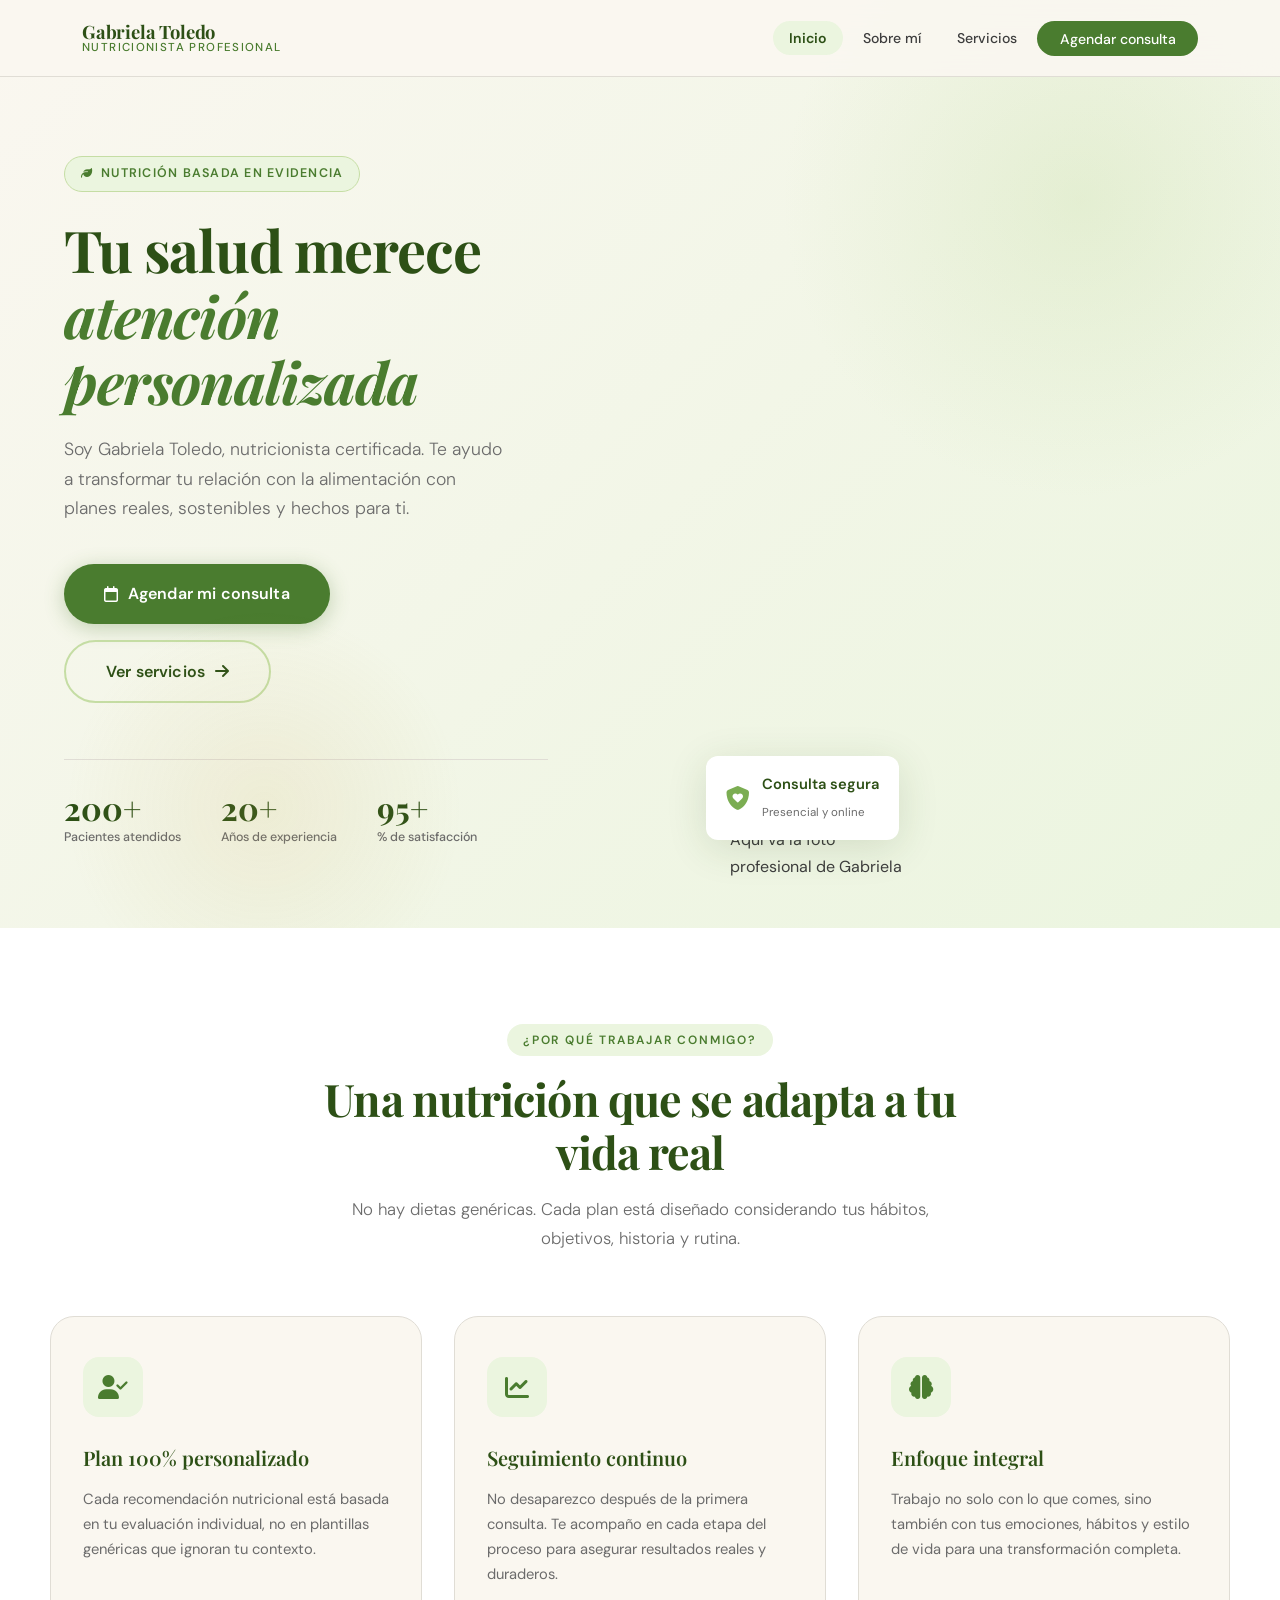
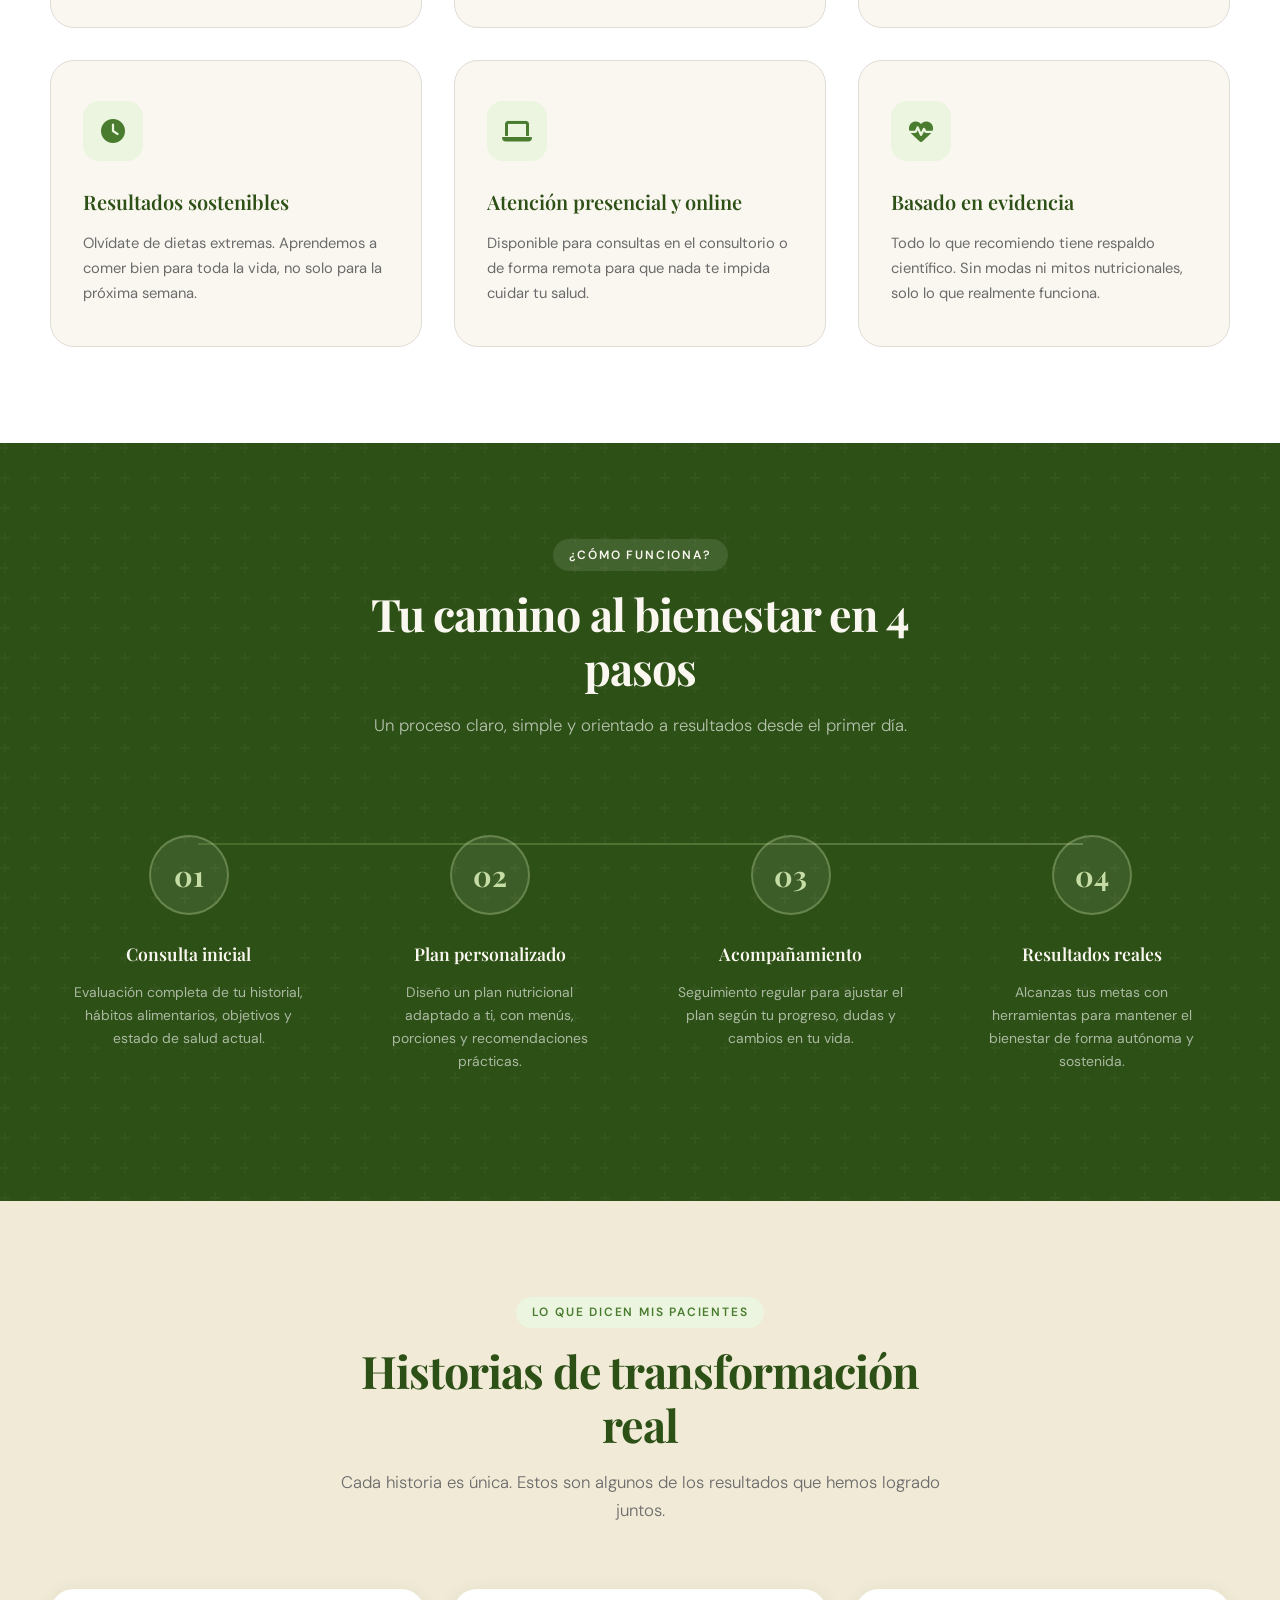
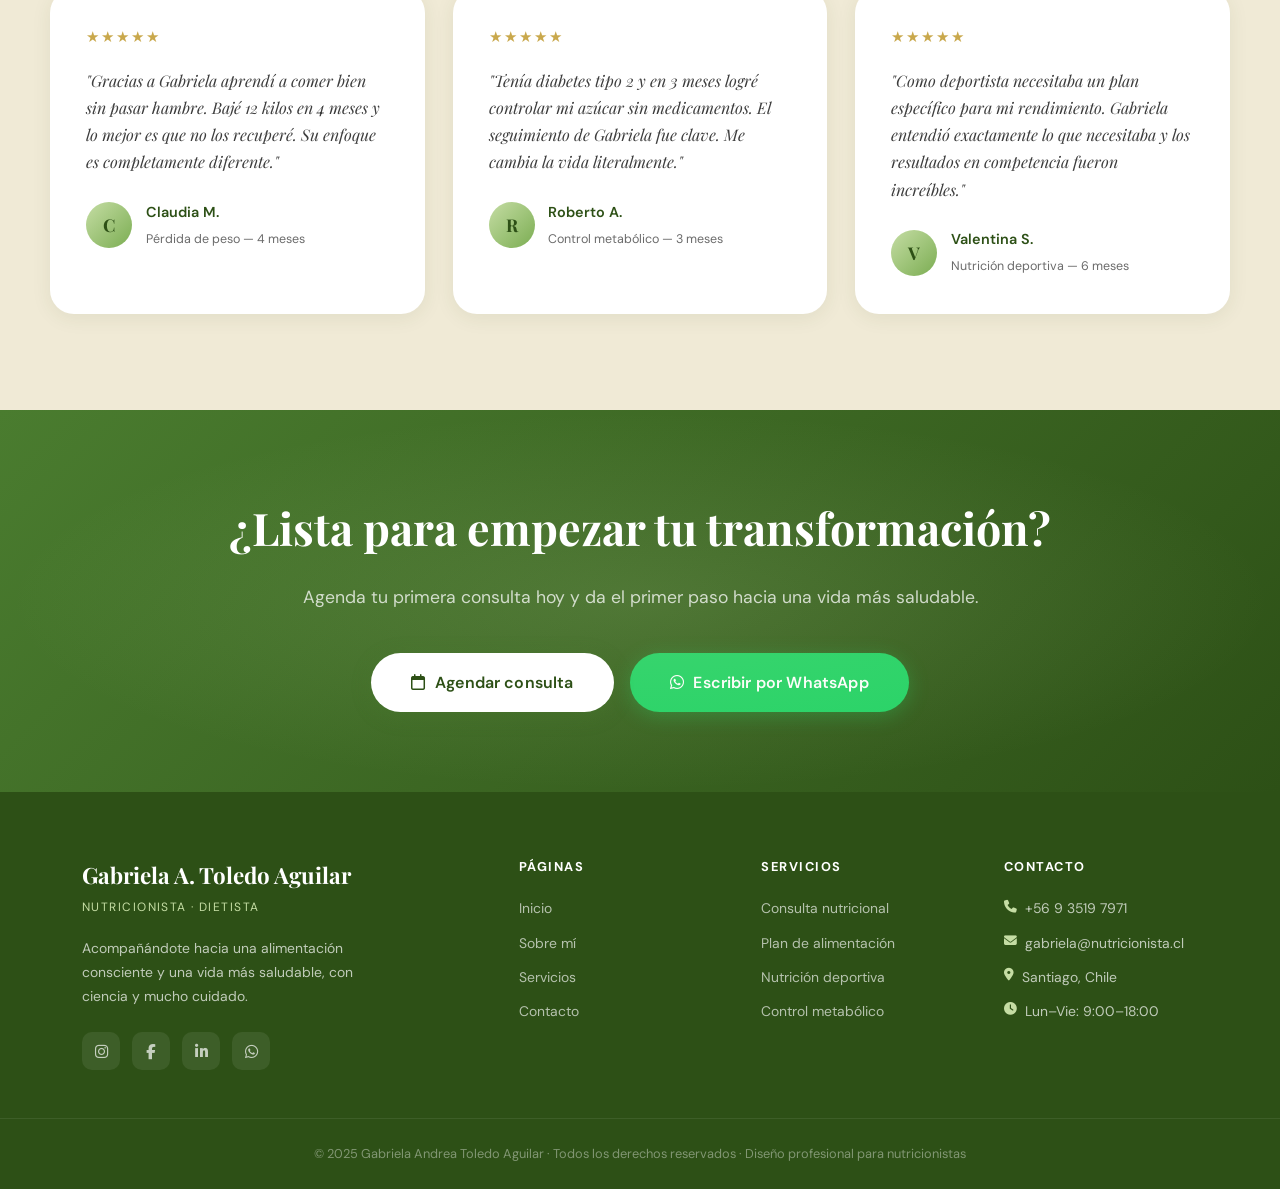
==== commit 362febae: "Update index.html" ====
--- a/index.html
+++ b/index.html
@@ -124,9 +124,9 @@
       <div class="hero-imagen-marco">
         <!--
           Para agregar tu foto: elimina el bloque .hero-imagen-placeholder
-          y reemplázalo por: <img src="img/gabriela-hero.jpg" alt="Gabriela Toledo, Nutricionista" />
+          y reemplázalo por: <img src="img/imagen_nutri.png" alt="Gabriela Toledo, Nutricionista" />
         -->
-        <div class="hero-imagen-placeholder" role="img" aria-label="Foto profesional de Gabriela Toledo">
+        <div class=<img src="img/imagen_nutri.png" alt="Gabriela Toledo, Nutricionista" />
           <i class="fa-regular fa-user"></i>
           <p>Aquí va la foto<br/>profesional de Gabriela</p>
         </div>
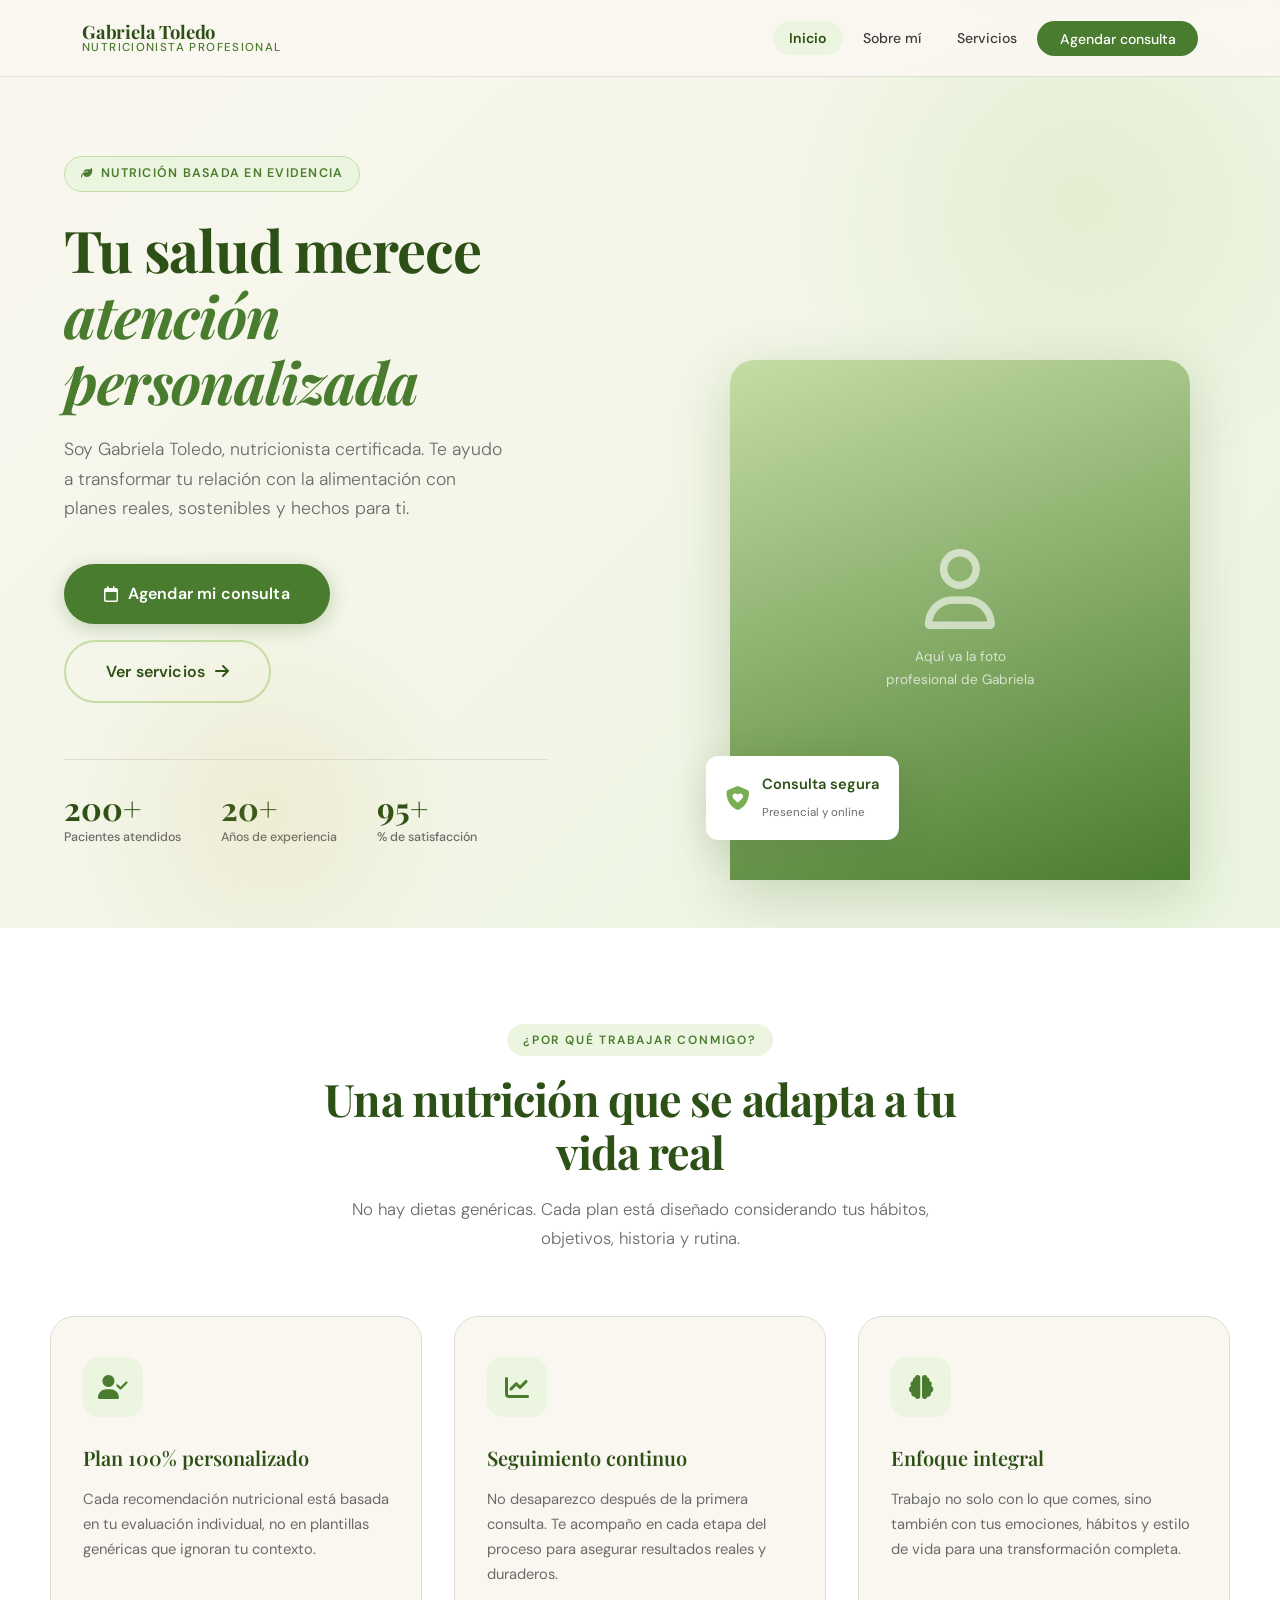
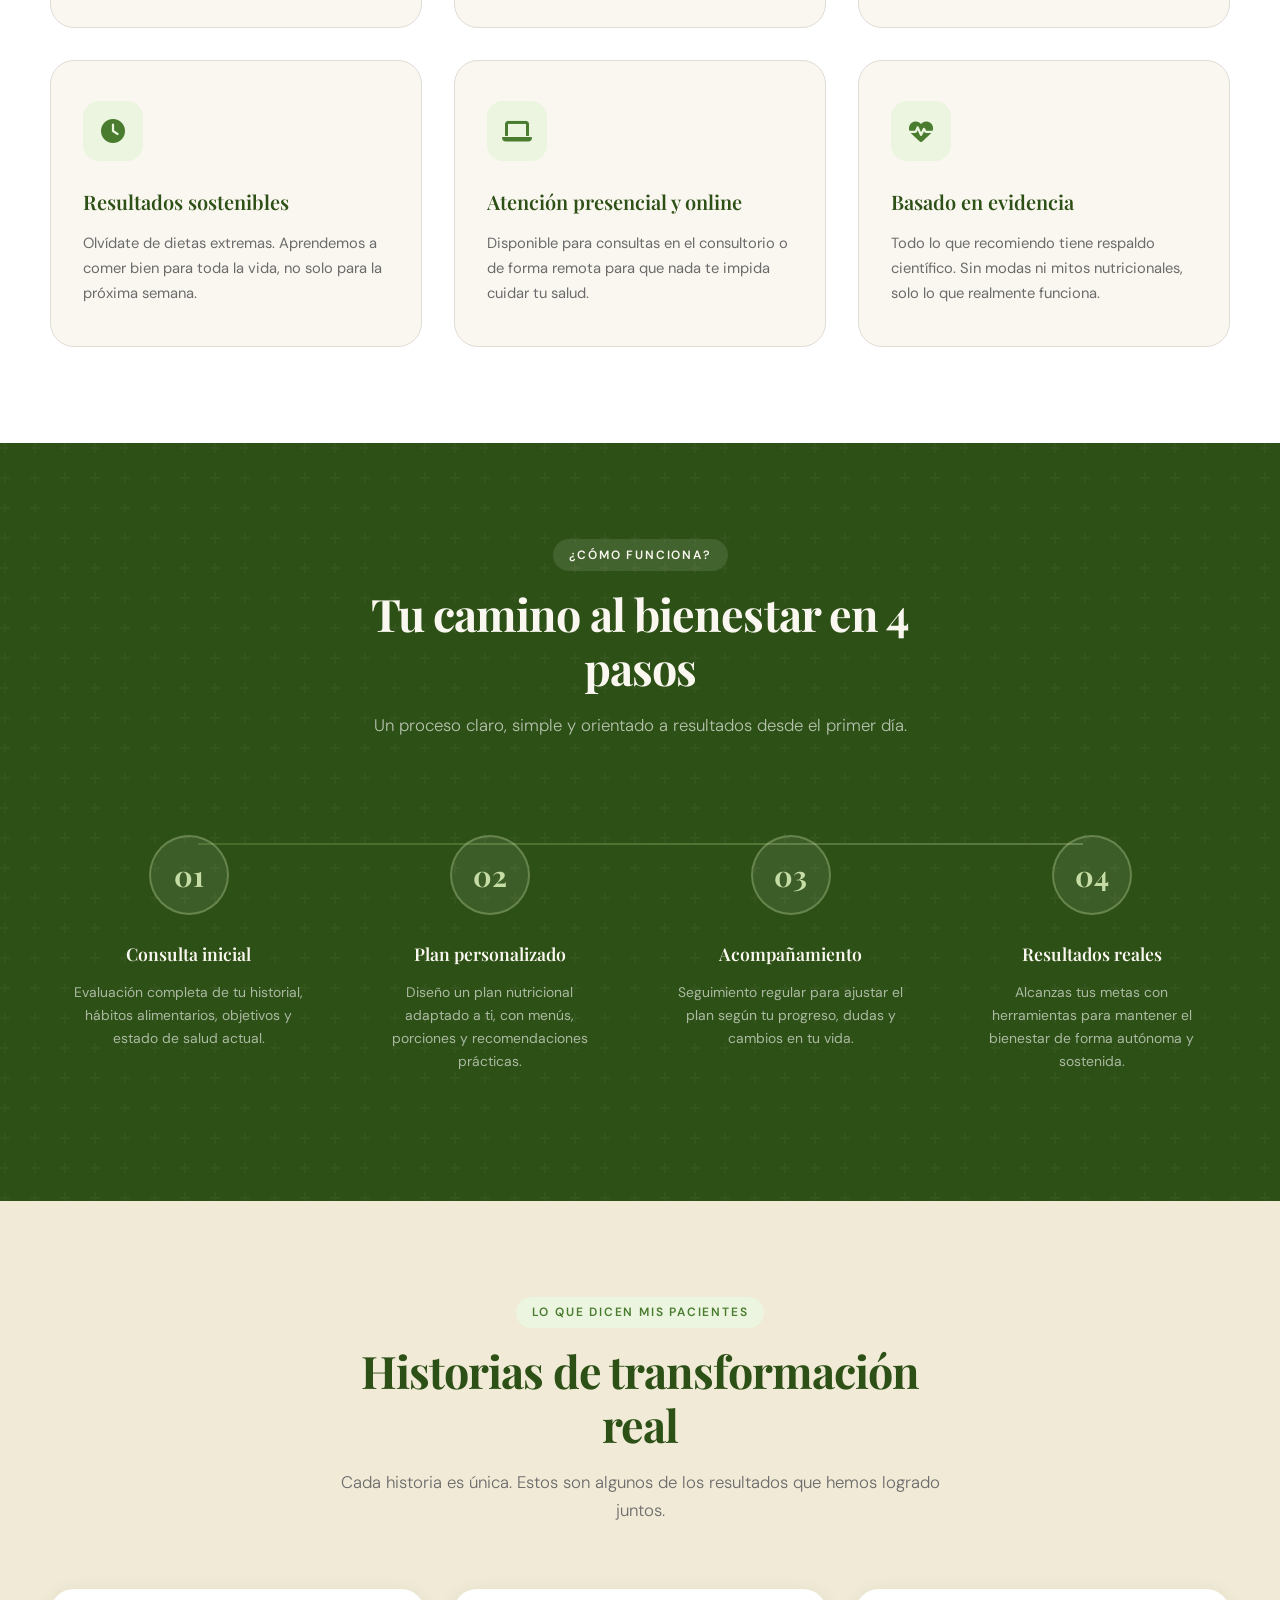
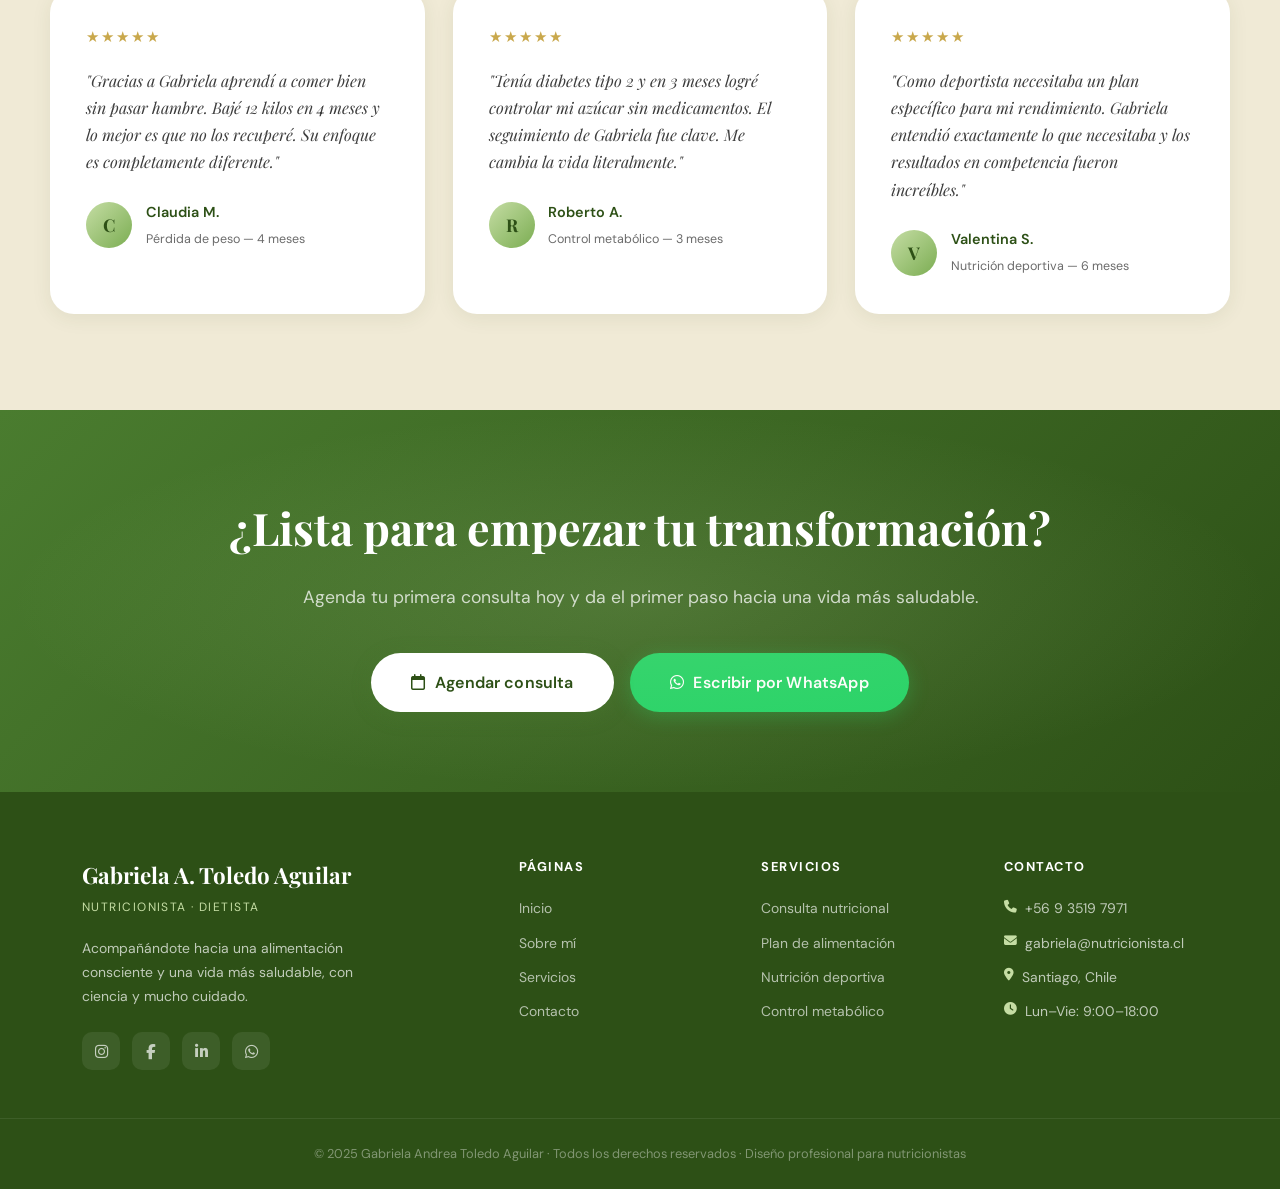
==== commit 2cd4f9e1: "Update index.html" ====
--- a/index.html
+++ b/index.html
@@ -124,9 +124,9 @@
       <div class="hero-imagen-marco">
         <!--
           Para agregar tu foto: elimina el bloque .hero-imagen-placeholder
-          y reemplázalo por: <img src="img/imagen_nutri.png" alt="Gabriela Toledo, Nutricionista" />
+          y reemplázalo por: <img src="img/gabriela-hero.jpg" alt="Gabriela Toledo, Nutricionista" />
         -->
-        <div class=<img src="img/imagen_nutri.png" alt="Gabriela Toledo, Nutricionista" />
+        <div class="hero-imagen-placeholder" role="img" aria-label="Foto profesional de Gabriela Toledo">
           <i class="fa-regular fa-user"></i>
           <p>Aquí va la foto<br/>profesional de Gabriela</p>
         </div>
